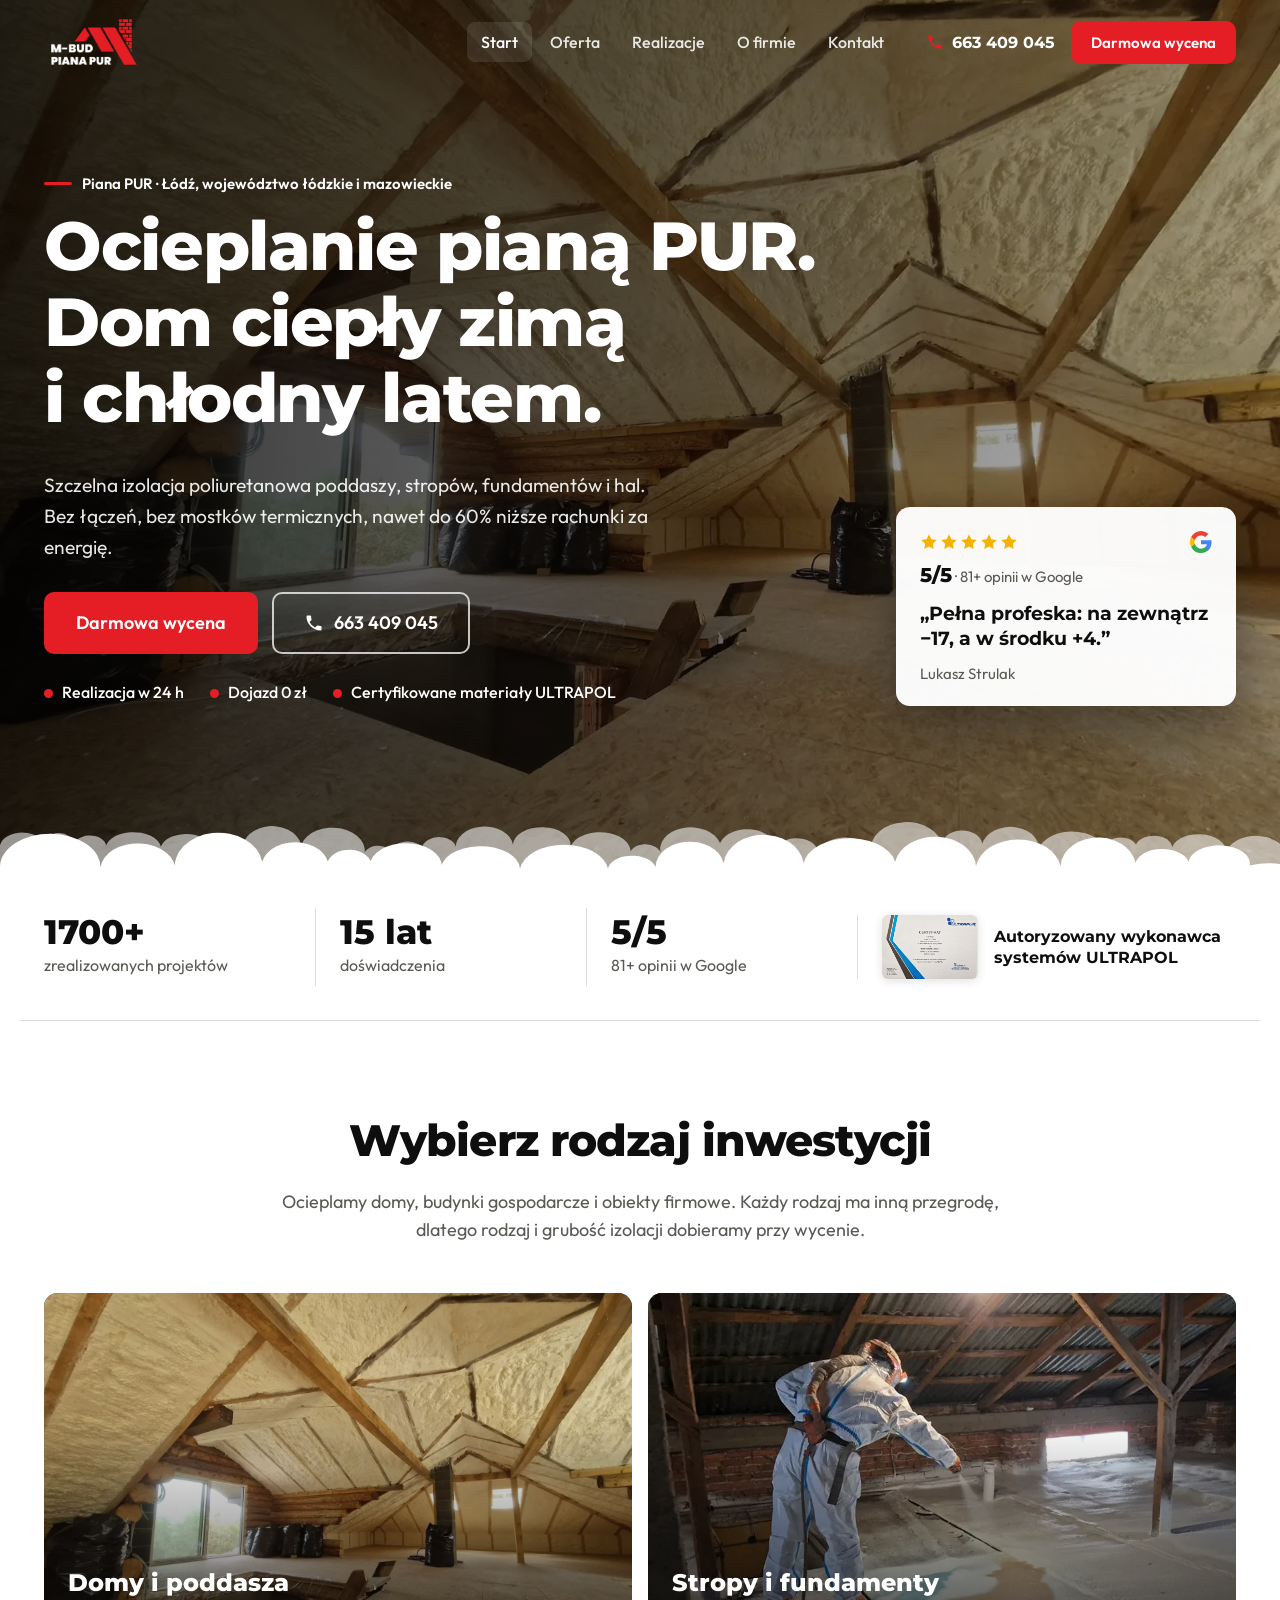
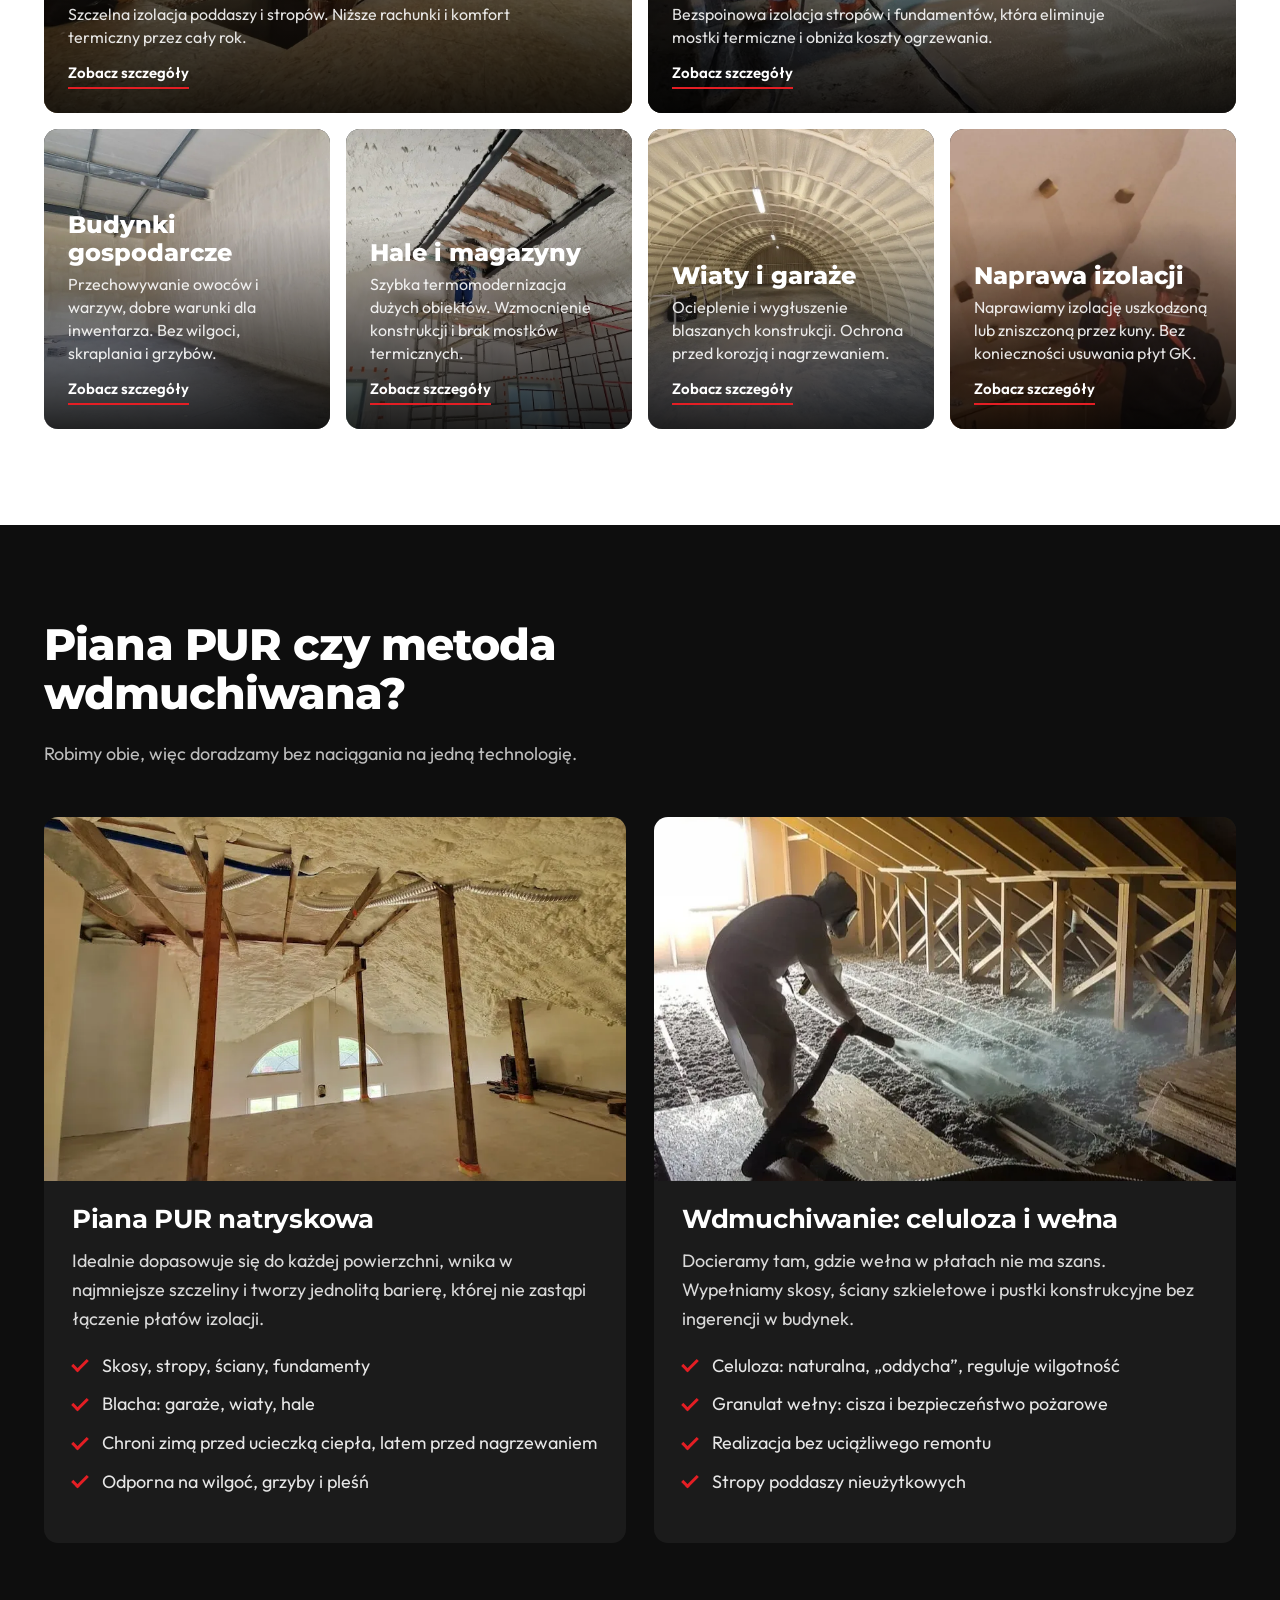
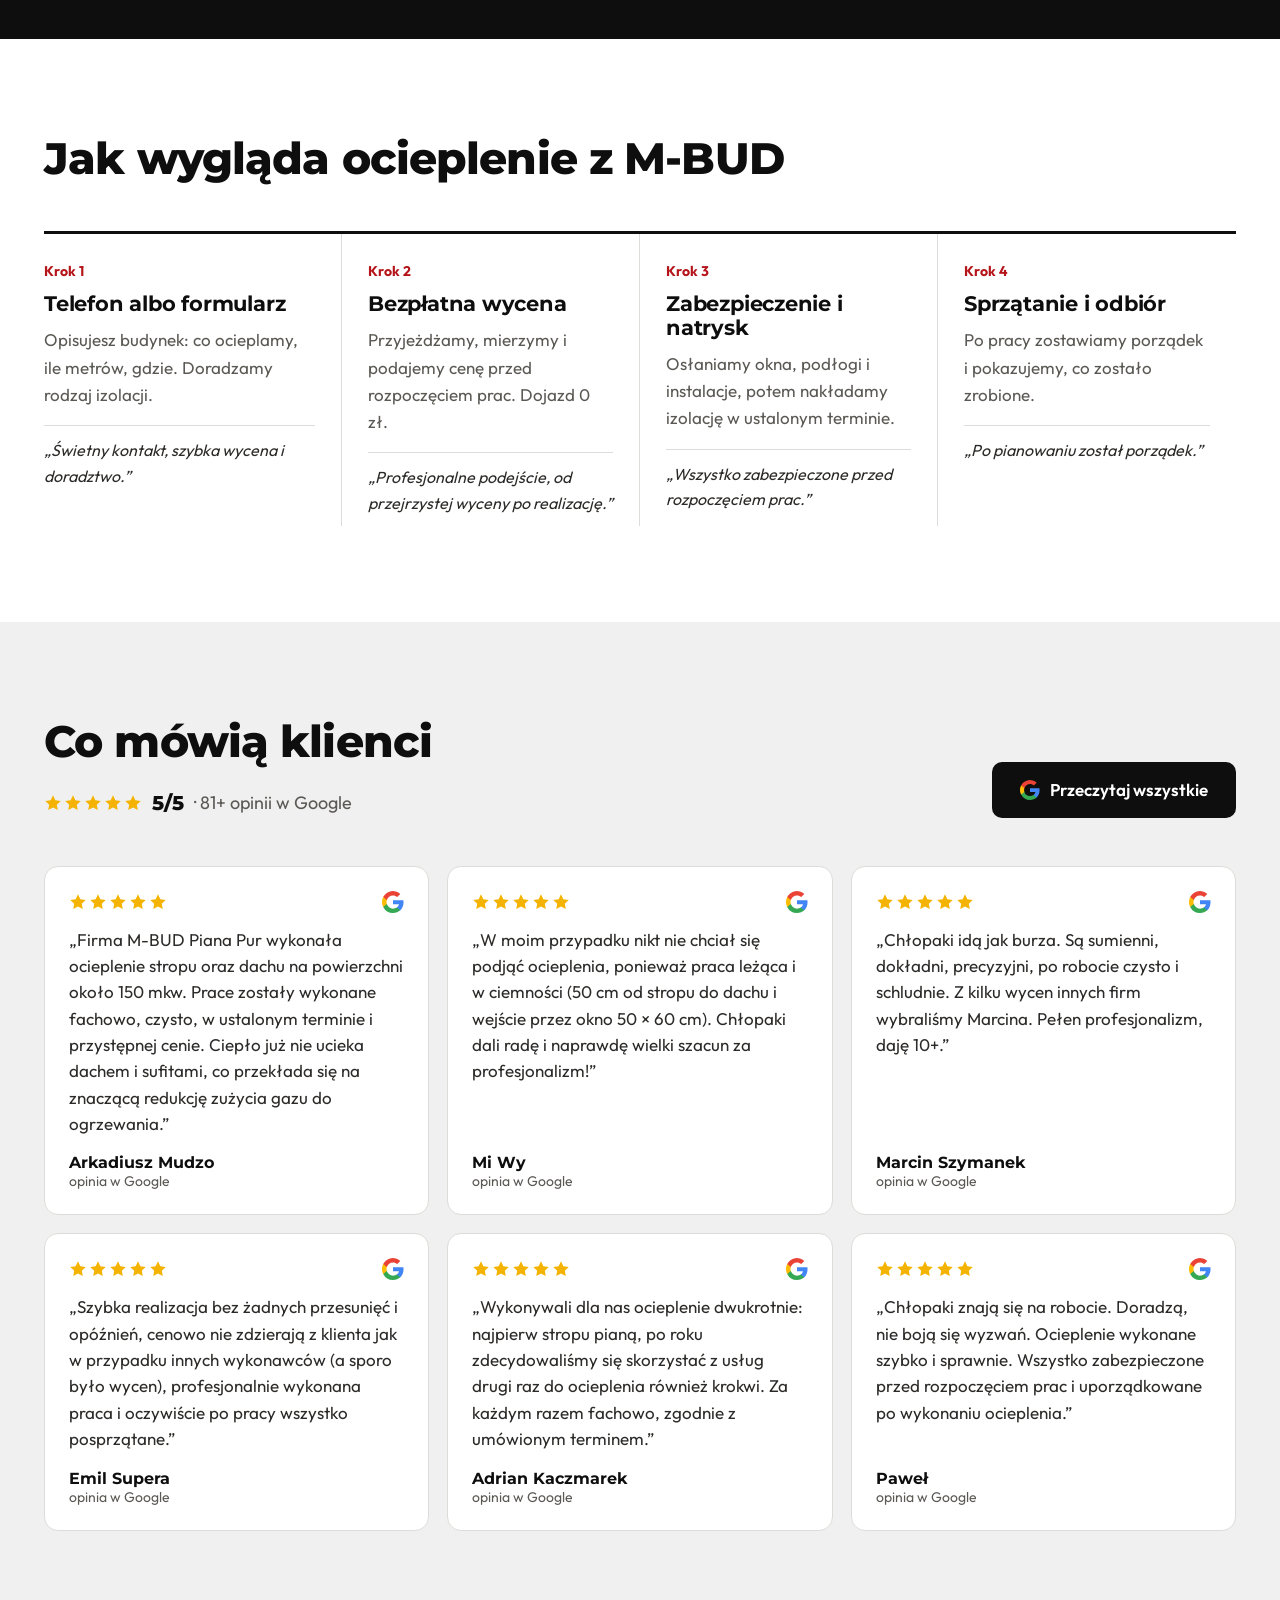
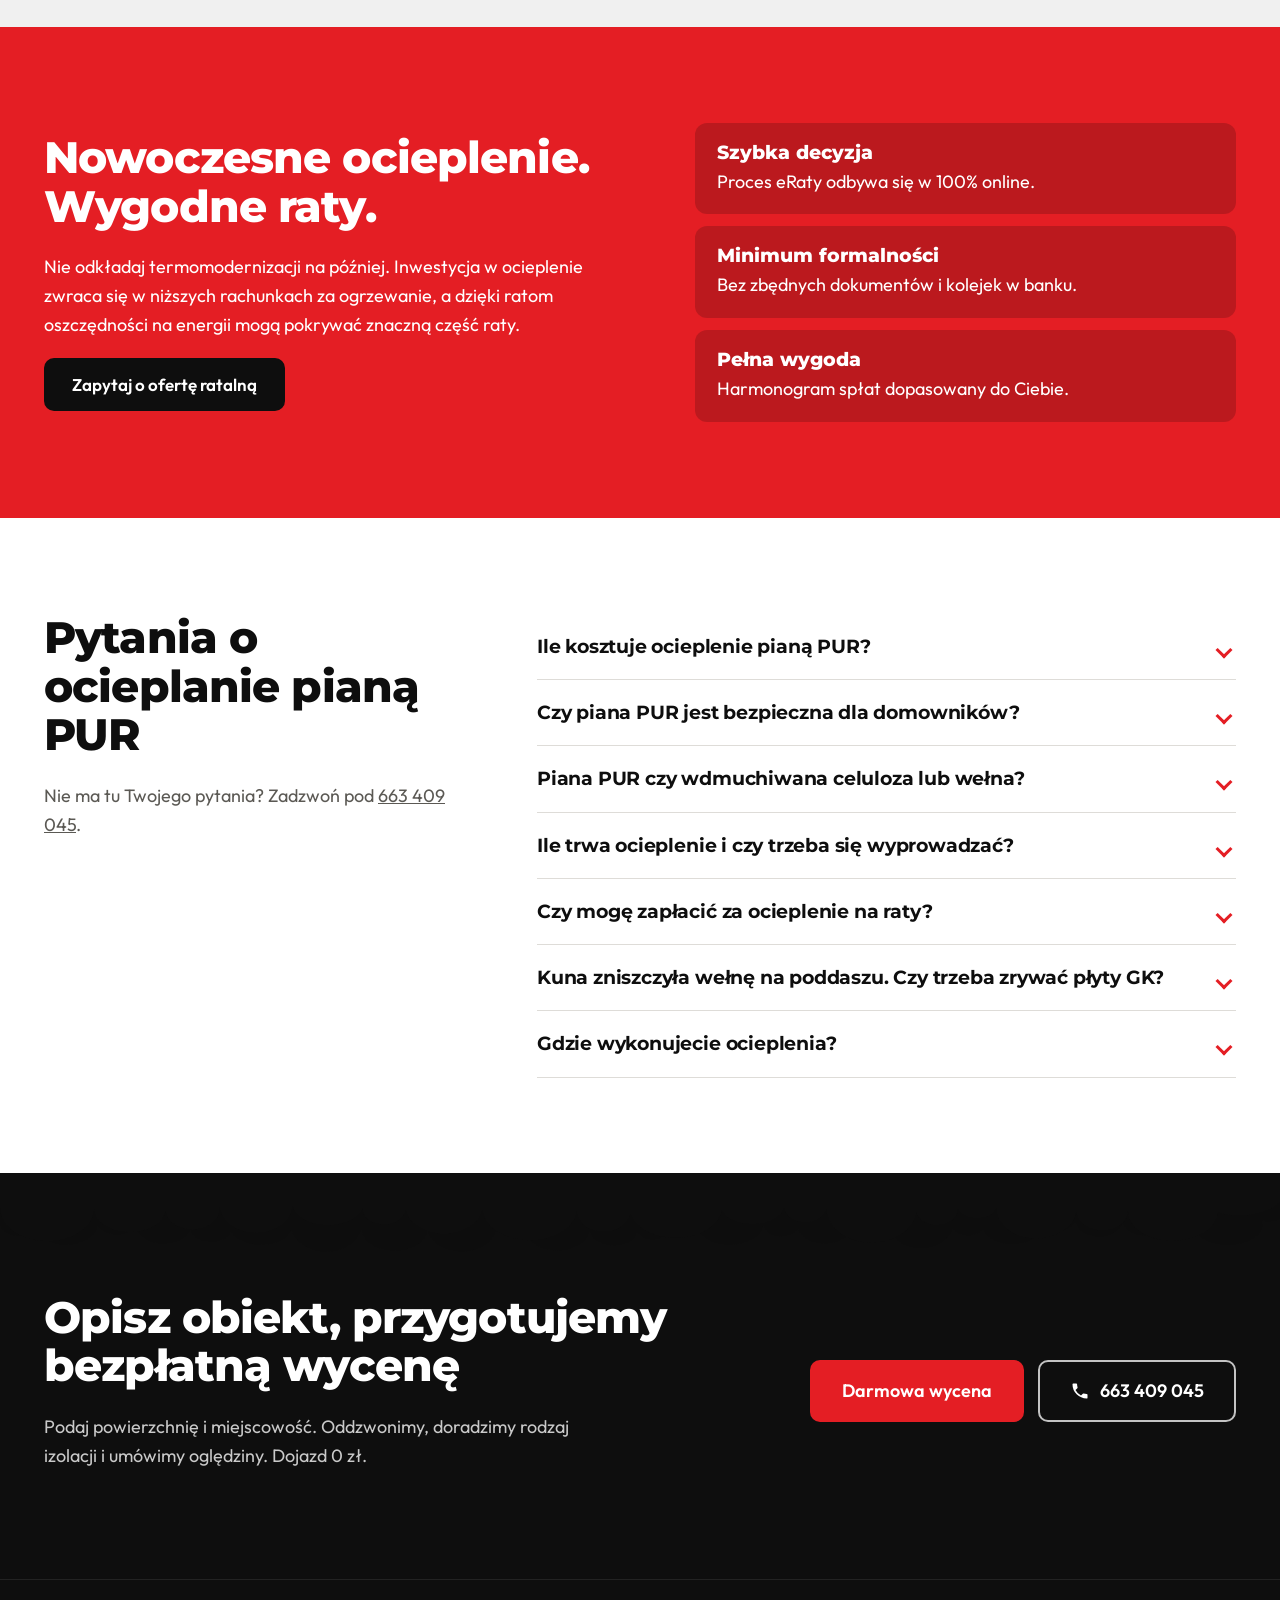
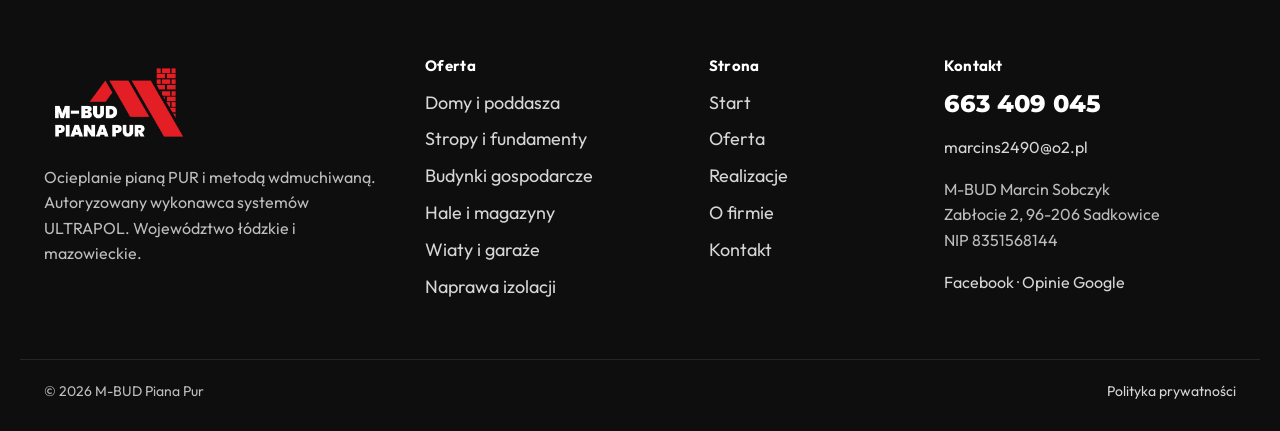
==== index.html @ 3ce3dbd5 "Demo M-BUD Piana Pur: 5 stron, koncept mbudpianapur.pl, SEO lokalne Co-Authored-By: Claude Opus 5.5 " ====
<!doctype html>
<html lang="pl">
<head>
<meta charset="utf-8">
<meta name="viewport" content="width=device-width, initial-scale=1">
<title>Ocieplanie pianą PUR · Łódź i łódzkie | M-BUD Piana Pur</title>
<meta name="description" content="Ocieplanie pianą PUR i wdmuchiwanie celulozy w Łodzi, województwie łódzkim i mazowieckim. Poddasza, stropy, hale. 81+ opinii 5/5, darmowa wycena, dojazd 0 zł.">
<meta name="robots" content="noindex, nofollow">
<link rel="canonical" href="https://impulseo-pl.github.io/m-bud-piana-pur/">
<meta name="geo.region" content="PL-10">
<meta name="geo.placename" content="Sadkowice, województwo łódzkie">
<meta name="geo.position" content="51.7011315;20.4817149">
<meta property="og:type" content="website">
<meta property="og:locale" content="pl_PL">
<meta property="og:site_name" content="M-BUD Piana Pur">
<meta property="og:title" content="Ocieplanie pianą PUR · Łódź i łódzkie | M-BUD Piana Pur">
<meta property="og:description" content="Ocieplanie pianą PUR i wdmuchiwanie celulozy w Łodzi, województwie łódzkim i mazowieckim. Poddasza, stropy, hale. 81+ opinii 5/5, darmowa wycena, dojazd 0 zł.">
<meta property="og:url" content="https://impulseo-pl.github.io/m-bud-piana-pur/">
<meta property="og:image" content="https://impulseo-pl.github.io/m-bud-piana-pur/img/og.jpg">
<meta name="theme-color" content="#0e0e0e">
<link rel="icon" href="img/favicon.png" type="image/png">
<link rel="preconnect" href="https://fonts.googleapis.com"><link rel="preconnect" href="https://fonts.gstatic.com" crossorigin>
<link rel="stylesheet" href="https://fonts.googleapis.com/css2?family=Montserrat:wght@600;700;800&family=Outfit:wght@400;500;600&display=swap">
<link rel="preload" as="image" href="img/piana-pur-poddasze-dom-jednorodzinny.webp" fetchpriority="high">
<link rel="stylesheet" href="assets/styles.css">
<script type="application/ld+json">{"@context":"https://schema.org","@graph":[{"@type":"HomeAndConstructionBusiness","@id":"https://impulseo-pl.github.io/m-bud-piana-pur/#firma","name":"M-BUD Piana Pur","alternateName":"M-BUD Marcin Sobczyk","url":"https://impulseo-pl.github.io/m-bud-piana-pur/","logo":"https://impulseo-pl.github.io/m-bud-piana-pur/img/logo.png","image":"https://impulseo-pl.github.io/m-bud-piana-pur/img/og.jpg","telephone":"+48663409045","email":"marcins2490@o2.pl","taxID":"8351568144","address":{"@type":"PostalAddress","streetAddress":"Zabłocie 2","postalCode":"96-206","addressLocality":"Sadkowice","addressRegion":"województwo łódzkie","addressCountry":"PL"},"geo":{"@type":"GeoCoordinates","latitude":51.7011315,"longitude":20.4817149},"areaServed":[{"@type":"AdministrativeArea","name":"województwo łódzkie"},{"@type":"AdministrativeArea","name":"województwo mazowieckie"},{"@type":"City","name":"Łódź"}],"founder":{"@type":"Person","name":"Marcin Sobczyk"},"sameAs":["https://www.facebook.com/MBudPianaPur"],"knowsAbout":["ocieplanie pianą PUR","piana poliuretanowa natryskowa","wdmuchiwanie celulozy","wdmuchiwanie wełny","ocieplenie poddasza","ocieplenie stropu","izolacja fundamentów"],"hasOfferCatalog":{"@type":"OfferCatalog","name":"Ocieplenia pianą PUR i metodą wdmuchiwaną","itemListElement":[{"@type":"Offer","itemOffered":{"@type":"Service","name":"Ocieplenie poddasza pianą PUR","url":"https://impulseo-pl.github.io/m-bud-piana-pur/oferta.html#domy-i-poddasza"}},{"@type":"Offer","itemOffered":{"@type":"Service","name":"Ocieplenie stropu i fundamentów pianą PUR","url":"https://impulseo-pl.github.io/m-bud-piana-pur/oferta.html#stropy-i-fundamenty"}},{"@type":"Offer","itemOffered":{"@type":"Service","name":"Ocieplenie budynków gospodarczych i inwentarskich","url":"https://impulseo-pl.github.io/m-bud-piana-pur/oferta.html#budynki-gospodarcze"}},{"@type":"Offer","itemOffered":{"@type":"Service","name":"Ocieplenie hal i magazynów pianą PUR","url":"https://impulseo-pl.github.io/m-bud-piana-pur/oferta.html#hale-i-magazyny"}},{"@type":"Offer","itemOffered":{"@type":"Service","name":"Ocieplenie garażu blaszanego i wiaty","url":"https://impulseo-pl.github.io/m-bud-piana-pur/oferta.html#wiaty-i-garaze"}},{"@type":"Offer","itemOffered":{"@type":"Service","name":"Naprawa izolacji zniszczonej przez kuny","url":"https://impulseo-pl.github.io/m-bud-piana-pur/oferta.html#naprawa-izolacji"}}]}},{"@type":"WebSite","@id":"https://impulseo-pl.github.io/m-bud-piana-pur/#strona","url":"https://impulseo-pl.github.io/m-bud-piana-pur/","name":"M-BUD Piana Pur","inLanguage":"pl-PL","publisher":{"@id":"https://impulseo-pl.github.io/m-bud-piana-pur/#firma"}},{"@type":"WebPage","@id":"https://impulseo-pl.github.io/m-bud-piana-pur/index.html#www","url":"https://impulseo-pl.github.io/m-bud-piana-pur/index.html","name":"Ocieplanie pianą PUR · Łódź i łódzkie | M-BUD Piana Pur","description":"Ocieplanie pianą PUR i wdmuchiwanie celulozy w Łodzi, województwie łódzkim i mazowieckim. Poddasza, stropy, hale. 81+ opinii 5/5, darmowa wycena, dojazd 0 zł.","isPartOf":{"@id":"https://impulseo-pl.github.io/m-bud-piana-pur/#strona"},"about":{"@id":"https://impulseo-pl.github.io/m-bud-piana-pur/#firma"},"inLanguage":"pl-PL"},{"@type":"FAQPage","@id":"https://impulseo-pl.github.io/m-bud-piana-pur/#faq","mainEntity":[{"@type":"Question","name":"Ile kosztuje ocieplenie pianą PUR?","acceptedAnswer":{"@type":"Answer","text":"Cena zależy od powierzchni, rodzaju piany, grubości warstwy i dostępu do miejsca. Wycenę przygotowujemy bezpłatnie i przed rozpoczęciem prac, a dojazd kosztuje 0 zł. Najszybciej: zadzwoń albo wyślij formularz z powierzchnią i miejscowością."}},{"@type":"Question","name":"Czy piana PUR jest bezpieczna dla domowników?","acceptedAnswer":{"@type":"Answer","text":"Pracujemy na certyfikowanych systemach poliuretanowych ULTRAPOL, jako ich autoryzowany wykonawca. Na czas natrysku domownicy nie przebywają w ocieplanym pomieszczeniu, a po pracy je wietrzymy. Utwardzona piana tworzy stałą warstwę odporną na wilgoć, grzyby i pleśń."}},{"@type":"Question","name":"Piana PUR czy wdmuchiwana celuloza lub wełna?","acceptedAnswer":{"@type":"Answer","text":"Piana natryskowa daje szczelną, bezspoinową warstwę na skosach, stropach, ścianach i blasze. Wdmuchiwanie celulozy albo granulatu wełny sprawdza się na stropach poddaszy nieużytkowych, w skosach i ścianach szkieletowych, gdzie płyty wełny nie wejdą. Przy wycenie doradzimy, co lepiej pasuje do Twojego budynku."}},{"@type":"Question","name":"Ile trwa ocieplenie i czy trzeba się wyprowadzać?","acceptedAnswer":{"@type":"Answer","text":"Natrysk jest szybki i czysty, więc nie paraliżuje życia domowników. Termin ustalamy przy wycenie i trzymamy się go. Klienci w opiniach piszą o realizacji „bez żadnych przesunięć i opóźnień”."}},{"@type":"Question","name":"Czy mogę zapłacić za ocieplenie na raty?","acceptedAnswer":{"@type":"Answer","text":"Tak. Wniosek o eRaty składasz w 100% online, bez zbędnych dokumentów i kolejek w banku, a harmonogram spłat dopasowujesz do siebie. Oszczędności na ogrzewaniu mogą pokrywać znaczną część raty."}},{"@type":"Question","name":"Kuna zniszczyła wełnę na poddaszu. Czy trzeba zrywać płyty GK?","acceptedAnswer":{"@type":"Answer","text":"Nie. Naprawiamy izolację zniszczoną przez kuny bez usuwania płyt gipsowo-kartonowych, przez niewielkie otwory w zabudowie."}},{"@type":"Question","name":"Gdzie wykonujecie ocieplenia?","acceptedAnswer":{"@type":"Answer","text":"W całym województwie łódzkim i mazowieckim. Firma ma siedzibę w Zabłociu (gmina Sadkowice, powiat rawski), a dojazd na wycenę kosztuje 0 zł."}}]}]}</script>
</head>
<body class="p-index">
<a class="skip" href="#tresc">Przejdź do treści</a>
<header class="top" data-top>
  <div class="wrap top-in">
    <a class="brand" href="index.html" aria-label="M-BUD Piana Pur, strona główna"><img src="img/logo-jasne.png" alt="M-BUD Piana Pur" width="500" height="310"></a>
    <nav class="nav" aria-label="Główne menu"><a href="index.html" aria-current="page">Start</a><a href="oferta.html">Oferta</a><a href="realizacje.html">Realizacje</a><a href="o-nas.html">O firmie</a><a href="kontakt.html">Kontakt</a></nav>
    <div class="top-cta">
      <a class="top-tel" href="tel:+48663409045"><svg class="ic" viewBox="0 0 24 24" aria-hidden="true"><path d="M6.6 10.8a15.1 15.1 0 0 0 6.6 6.6l2.2-2.2a1 1 0 0 1 1-.25 11.4 11.4 0 0 0 3.6.57 1 1 0 0 1 1 1V20a1 1 0 0 1-1 1A17 17 0 0 1 3 4a1 1 0 0 1 1-1h3.5a1 1 0 0 1 1 1c0 1.25.2 2.45.57 3.57a1 1 0 0 1-.25 1z" fill="currentColor"/></svg><span>663 409 045</span></a>
      <a class="btn btn-red btn-sm" href="kontakt.html">Darmowa wycena</a>
    </div>
    <button class="burger" aria-label="Otwórz menu" aria-expanded="false" aria-controls="menu"><span></span><span></span></button>
  </div>
  <div class="menu" id="menu" hidden>
    <nav aria-label="Menu na telefonie"><a href="index.html" aria-current="page">Start</a><a href="oferta.html">Oferta</a><a href="realizacje.html">Realizacje</a><a href="o-nas.html">O firmie</a><a href="kontakt.html">Kontakt</a></nav>
    <a class="btn btn-red" href="tel:+48663409045"><svg class="ic" viewBox="0 0 24 24" aria-hidden="true"><path d="M6.6 10.8a15.1 15.1 0 0 0 6.6 6.6l2.2-2.2a1 1 0 0 1 1-.25 11.4 11.4 0 0 0 3.6.57 1 1 0 0 1 1 1V20a1 1 0 0 1-1 1A17 17 0 0 1 3 4a1 1 0 0 1 1-1h3.5a1 1 0 0 1 1 1c0 1.25.2 2.45.57 3.57a1 1 0 0 1-.25 1z" fill="currentColor"/></svg> Zadzwoń 663 409 045</a>
  </div>
</header>
<main id="tresc">

<section class="hero">
  <img src="img/piana-pur-poddasze-dom-jednorodzinny.webp" alt="Poddasze ocieplone pianą PUR przez M-BUD" width="1600" height="1200" fetchpriority="high" class="hero-img">
  <div class="wrap hero-in">
    <div class="hero-main">
      <p class="kicker">Piana PUR · Łódź, województwo łódzkie i mazowieckie</p>
      <h1>Ocieplanie pianą PUR. Dom ciepły zimą i&nbsp;chłodny latem.</h1>
      <p class="lead">Szczelna izolacja poliuretanowa poddaszy, stropów, fundamentów i hal. Bez łączeń, bez mostków termicznych, nawet do 60% niższe rachunki za energię.</p>
      <div class="hero-btns">
        <a class="btn btn-red btn-lg" href="kontakt.html">Darmowa wycena</a>
        <a class="btn btn-ghost btn-lg" href="tel:+48663409045"><svg class="ic" viewBox="0 0 24 24" aria-hidden="true"><path d="M6.6 10.8a15.1 15.1 0 0 0 6.6 6.6l2.2-2.2a1 1 0 0 1 1-.25 11.4 11.4 0 0 0 3.6.57 1 1 0 0 1 1 1V20a1 1 0 0 1-1 1A17 17 0 0 1 3 4a1 1 0 0 1 1-1h3.5a1 1 0 0 1 1 1c0 1.25.2 2.45.57 3.57a1 1 0 0 1-.25 1z" fill="currentColor"/></svg> 663 409 045</a>
      </div>
      <ul class="hero-facts">
        <li>Realizacja w 24 h</li><li>Dojazd 0 zł</li><li>Certyfikowane materiały ULTRAPOL</li>
      </ul>
    </div>
    <aside class="hero-rev" aria-label="Opinia klienta">
      <div class="rev-top"><span class="stars" aria-label="5 na 5 gwiazdek"><svg viewBox="0 0 20 20" aria-hidden="true"><path d="M10 1.5l2.6 5.5 6 .8-4.4 4.1 1.1 5.9L10 14.9l-5.3 2.9 1.1-5.9L1.4 7.8l6-.8z"/></svg><svg viewBox="0 0 20 20" aria-hidden="true"><path d="M10 1.5l2.6 5.5 6 .8-4.4 4.1 1.1 5.9L10 14.9l-5.3 2.9 1.1-5.9L1.4 7.8l6-.8z"/></svg><svg viewBox="0 0 20 20" aria-hidden="true"><path d="M10 1.5l2.6 5.5 6 .8-4.4 4.1 1.1 5.9L10 14.9l-5.3 2.9 1.1-5.9L1.4 7.8l6-.8z"/></svg><svg viewBox="0 0 20 20" aria-hidden="true"><path d="M10 1.5l2.6 5.5 6 .8-4.4 4.1 1.1 5.9L10 14.9l-5.3 2.9 1.1-5.9L1.4 7.8l6-.8z"/></svg><svg viewBox="0 0 20 20" aria-hidden="true"><path d="M10 1.5l2.6 5.5 6 .8-4.4 4.1 1.1 5.9L10 14.9l-5.3 2.9 1.1-5.9L1.4 7.8l6-.8z"/></svg></span><svg class="g" viewBox="0 0 24 24" aria-hidden="true"><path fill="#4285F4" d="M23.5 12.3c0-.8-.1-1.6-.2-2.3H12v4.4h6.5a5.6 5.6 0 0 1-2.4 3.6v3h3.9c2.2-2.1 3.5-5.1 3.5-8.7z"/><path fill="#34A853" d="M12 24c3.2 0 6-1.1 8-2.9l-3.9-3c-1.1.7-2.5 1.2-4.1 1.2-3.1 0-5.8-2.1-6.7-5H1.3v3.1A12 12 0 0 0 12 24z"/><path fill="#FBBC05" d="M5.3 14.3a7.2 7.2 0 0 1 0-4.6V6.6h-4a12 12 0 0 0 0 10.8z"/><path fill="#EA4335" d="M12 4.8c1.8 0 3.3.6 4.6 1.8l3.4-3.4A12 12 0 0 0 1.3 6.6l4 3.1c.9-2.8 3.6-4.9 6.7-4.9z"/></svg></div>
      <p class="hero-rev-n"><b>5/5</b> · 81+ opinii w Google</p>
      <blockquote>„Pełna profeska: na zewnątrz −17, a w środku +4.”</blockquote>
      <p class="hero-rev-a">Lukasz Strulak</p>
    </aside>
  </div>
  <svg class="foam" viewBox="0 0 1440 120" preserveAspectRatio="none" aria-hidden="true"><path d="M0,120 L0,52 A25,20 0 0 1 50,46 A16,15 0 0 1 83,44 A18,15 0 0 1 119,53 A31,22 0 0 1 181,48 A28,20 0 0 1 238,55 A18,14 0 0 1 273,59 A33,31 0 0 1 339,45 A35,30 0 0 1 409,62 A16,14 0 0 1 442,60 A16,12 0 0 1 475,49 A19,15 0 0 1 513,51 A32,27 0 0 1 577,45 A32,24 0 0 1 642,47 A33,25 0 0 1 708,62 A18,16 0 0 1 744,59 A33,28 0 0 1 810,43 A30,25 0 0 1 871,59 A25,21 0 0 1 921,56 A30,23 0 0 1 980,53 A40,35 0 0 1 1060,47 A22,19 0 0 1 1105,44 A32,29 0 0 1 1168,57 A38,29 0 0 1 1244,56 A17,14 0 0 1 1278,45 A20,15 0 0 1 1318,52 A30,22 0 0 1 1379,55 A36,32 0 0 1 1440,44 L1440,120 Z" fill="var(--white)" opacity=".55"/><path d="M0,120 L0,74 A56,44 0 0 1 113,76 A42,35 0 0 1 197,81 A49,45 0 0 1 295,68 A37,32 0 0 1 369,81 A24,21 0 0 1 417,67 A40,30 0 0 1 496,80 A44,31 0 0 1 585,77 A50,37 0 0 1 684,77 A27,19 0 0 1 738,81 A38,34 0 0 1 814,70 A45,42 0 0 1 904,78 A52,38 0 0 1 1007,68 A46,42 0 0 1 1098,74 A48,42 0 0 1 1193,74 A42,40 0 0 1 1278,78 A30,22 0 0 1 1337,68 A34,24 0 0 1 1406,73 A58,44 0 0 1 1440,71 L1440,120 Z" fill="var(--white)"/></svg>
</section>

<section class="trust">
  <div class="wrap trust-in">
    <div><b>1700+</b><span>zrealizowanych projektów</span></div>
    <div><b>15 lat</b><span>doświadczenia</span></div>
    <div><b>5/5</b><span>81+ opinii w Google</span></div>
    <a class="trust-cert" href="o-nas.html#certyfikat"><img src="img/certyfikat-ultrapur-m-bud.webp" alt="Certyfikat autoryzowanego wykonawcy ULTRAPUR dla M-BUD" width="1500" height="1000" loading="lazy"><span>Autoryzowany wykonawca<br>systemów ULTRAPOL</span></a>
  </div>
</section>

<section class="sec">
  <div class="wrap">
    <div class="sec-head">
      <h2>Wybierz rodzaj inwestycji</h2>
      <p>Ocieplamy domy, budynki gospodarcze i obiekty firmowe. Każdy rodzaj ma inną przegrodę, dlatego rodzaj i grubość izolacji dobieramy przy wycenie.</p>
    </div>
    <div class="tiles"><a class="tile tile-big" href="oferta.html#domy-i-poddasza">
      <img src="img/piana-pur-poddasze-dom-jednorodzinny.webp" alt="Poddasze domu ocieplone pianą PUR między krokwiami" width="1600" height="1200" loading="lazy" decoding="async">
      <span class="tile-txt"><span class="tile-h">Domy i poddasza</span><span class="tile-p">Szczelna izolacja poddaszy i stropów. Niższe rachunki i komfort termiczny przez cały rok.</span><span class="tile-more">Zobacz szczegóły</span></span>
    </a><a class="tile tile-big" href="oferta.html#stropy-i-fundamenty">
      <img src="img/ocieplenie-stropu-piana-pur-natrysk.webp" alt="Natrysk piany PUR na strop nad ostatnią kondygnacją" width="1120" height="630" loading="lazy" decoding="async">
      <span class="tile-txt"><span class="tile-h">Stropy i fundamenty</span><span class="tile-p">Bezspoinowa izolacja stropów i fundamentów, która eliminuje mostki termiczne i obniża koszty ogrzewania.</span><span class="tile-more">Zobacz szczegóły</span></span>
    </a><a class="tile" href="oferta.html#budynki-gospodarcze">
      <img src="img/piana-pur-budynek-gospodarczy.webp" alt="Wnętrze budynku gospodarczego ocieplone pianą PUR na ścianach i dachu" width="1120" height="746" loading="lazy" decoding="async">
      <span class="tile-txt"><span class="tile-h">Budynki gospodarcze</span><span class="tile-p">Przechowywanie owoców i warzyw, dobre warunki dla inwentarza. Bez wilgoci, skraplania i grzybów.</span><span class="tile-more">Zobacz szczegóły</span></span>
    </a><a class="tile" href="oferta.html#hale-i-magazyny">
      <img src="img/piana-pur-hala-magazyn.webp" alt="Natrysk piany PUR na dach hali z rusztowania" width="1124" height="843" loading="lazy" decoding="async">
      <span class="tile-txt"><span class="tile-h">Hale i magazyny</span><span class="tile-p">Szybka termomodernizacja dużych obiektów. Wzmocnienie konstrukcji i brak mostków termicznych.</span><span class="tile-more">Zobacz szczegóły</span></span>
    </a><a class="tile" href="oferta.html#wiaty-i-garaze">
      <img src="img/piana-pur-garaz-blaszany-wiata.webp" alt="Łukowa wiata z blachy ocieplona od wewnątrz pianą PUR" width="1124" height="843" loading="lazy" decoding="async">
      <span class="tile-txt"><span class="tile-h">Wiaty i garaże</span><span class="tile-p">Ocieplenie i wygłuszenie blaszanych konstrukcji. Ochrona przed korozją i nagrzewaniem.</span><span class="tile-more">Zobacz szczegóły</span></span>
    </a><a class="tile" href="oferta.html#naprawa-izolacji">
      <img src="img/naprawa-izolacji-bez-demontazu-plyt-gk.webp" alt="Uzupełnianie izolacji przez otwory w płytach GK bez ich demontażu" width="1120" height="746" loading="lazy" decoding="async">
      <span class="tile-txt"><span class="tile-h">Naprawa izolacji</span><span class="tile-p">Naprawiamy izolację uszkodzoną lub zniszczoną przez kuny. Bez konieczności usuwania płyt GK.</span><span class="tile-more">Zobacz szczegóły</span></span>
    </a></div>
  </div>
</section>

<section class="sec sec-black">
  <div class="wrap">
    <div class="sec-head sec-head-l">
      <h2>Piana PUR czy metoda wdmuchiwana?</h2>
      <p>Robimy obie, więc doradzamy bez naciągania na jedną technologię.</p>
    </div>
    <div class="vs">
      <article class="vs-col">
        <img src="img/piana-pur-strop-dom-antresola.webp" alt="Strop i skosy ocieplone pianą PUR natryskową" width="880" height="660" loading="lazy" decoding="async">
        <h3>Piana PUR natryskowa</h3>
        <p>Idealnie dopasowuje się do każdej powierzchni, wnika w najmniejsze szczeliny i tworzy jednolitą barierę, której nie zastąpi łączenie płatów izolacji.</p>
        <ul class="ticks"><li>Skosy, stropy, ściany, fundamenty</li><li>Blacha: garaże, wiaty, hale</li><li>Chroni zimą przed ucieczką ciepła, latem przed nagrzewaniem</li><li>Odporna na wilgoć, grzyby i pleśń</li></ul>
      </article>
      <article class="vs-col">
        <img src="img/wdmuchiwanie-celulozy-strop-poddasza.webp" alt="Wdmuchiwanie celulozy na strop poddasza" width="880" height="1163" loading="lazy" decoding="async">
        <h3>Wdmuchiwanie: celuloza i wełna</h3>
        <p>Docieramy tam, gdzie wełna w płatach nie ma szans. Wypełniamy skosy, ściany szkieletowe i pustki konstrukcyjne bez ingerencji w budynek.</p>
        <ul class="ticks"><li>Celuloza: naturalna, „oddycha”, reguluje wilgotność</li><li>Granulat wełny: cisza i bezpieczeństwo pożarowe</li><li>Realizacja bez uciążliwego remontu</li><li>Stropy poddaszy nieużytkowych</li></ul>
      </article>
    </div>
  </div>
</section>

<section class="sec">
  <div class="wrap">
    <div class="sec-head sec-head-l"><h2>Jak wygląda ocieplenie z M-BUD</h2></div>
    <ol class="steps">
      <li><h3>Telefon albo formularz</h3><p>Opisujesz budynek: co ocieplamy, ile metrów, gdzie. Doradzamy rodzaj izolacji.</p><q>Świetny kontakt, szybka wycena i doradztwo.</q></li>
      <li><h3>Bezpłatna wycena</h3><p>Przyjeżdżamy, mierzymy i podajemy cenę przed rozpoczęciem prac. Dojazd 0 zł.</p><q>Profesjonalne podejście, od przejrzystej wyceny po realizację.</q></li>
      <li><h3>Zabezpieczenie i natrysk</h3><p>Osłaniamy okna, podłogi i instalacje, potem nakładamy izolację w ustalonym terminie.</p><q>Wszystko zabezpieczone przed rozpoczęciem prac.</q></li>
      <li><h3>Sprzątanie i odbiór</h3><p>Po pracy zostawiamy porządek i pokazujemy, co zostało zrobione.</p><q>Po pianowaniu został porządek.</q></li>
    </ol>
  </div>
</section>

<section class="sec sec-paper">
  <div class="wrap">
    <div class="sec-head sec-head-row">
      <div><h2>Co mówią klienci</h2><p class="rate"><span class="stars" aria-label="5 na 5 gwiazdek"><svg viewBox="0 0 20 20" aria-hidden="true"><path d="M10 1.5l2.6 5.5 6 .8-4.4 4.1 1.1 5.9L10 14.9l-5.3 2.9 1.1-5.9L1.4 7.8l6-.8z"/></svg><svg viewBox="0 0 20 20" aria-hidden="true"><path d="M10 1.5l2.6 5.5 6 .8-4.4 4.1 1.1 5.9L10 14.9l-5.3 2.9 1.1-5.9L1.4 7.8l6-.8z"/></svg><svg viewBox="0 0 20 20" aria-hidden="true"><path d="M10 1.5l2.6 5.5 6 .8-4.4 4.1 1.1 5.9L10 14.9l-5.3 2.9 1.1-5.9L1.4 7.8l6-.8z"/></svg><svg viewBox="0 0 20 20" aria-hidden="true"><path d="M10 1.5l2.6 5.5 6 .8-4.4 4.1 1.1 5.9L10 14.9l-5.3 2.9 1.1-5.9L1.4 7.8l6-.8z"/></svg><svg viewBox="0 0 20 20" aria-hidden="true"><path d="M10 1.5l2.6 5.5 6 .8-4.4 4.1 1.1 5.9L10 14.9l-5.3 2.9 1.1-5.9L1.4 7.8l6-.8z"/></svg></span><b>5/5</b> · 81+ opinii w Google</p></div>
      <a class="btn btn-dark" href="https://www.google.com/search?q=M-BUD+Piana+Pur+Marcin+Sobczyk+opinie" target="_blank" rel="noopener"><svg class="g" viewBox="0 0 24 24" aria-hidden="true"><path fill="#4285F4" d="M23.5 12.3c0-.8-.1-1.6-.2-2.3H12v4.4h6.5a5.6 5.6 0 0 1-2.4 3.6v3h3.9c2.2-2.1 3.5-5.1 3.5-8.7z"/><path fill="#34A853" d="M12 24c3.2 0 6-1.1 8-2.9l-3.9-3c-1.1.7-2.5 1.2-4.1 1.2-3.1 0-5.8-2.1-6.7-5H1.3v3.1A12 12 0 0 0 12 24z"/><path fill="#FBBC05" d="M5.3 14.3a7.2 7.2 0 0 1 0-4.6V6.6h-4a12 12 0 0 0 0 10.8z"/><path fill="#EA4335" d="M12 4.8c1.8 0 3.3.6 4.6 1.8l3.4-3.4A12 12 0 0 0 1.3 6.6l4 3.1c.9-2.8 3.6-4.9 6.7-4.9z"/></svg> Przeczytaj wszystkie</a>
    </div>
    <div class="revs"><figure class="rev "><div class="rev-top"><span class="stars" aria-label="5 na 5 gwiazdek"><svg viewBox="0 0 20 20" aria-hidden="true"><path d="M10 1.5l2.6 5.5 6 .8-4.4 4.1 1.1 5.9L10 14.9l-5.3 2.9 1.1-5.9L1.4 7.8l6-.8z"/></svg><svg viewBox="0 0 20 20" aria-hidden="true"><path d="M10 1.5l2.6 5.5 6 .8-4.4 4.1 1.1 5.9L10 14.9l-5.3 2.9 1.1-5.9L1.4 7.8l6-.8z"/></svg><svg viewBox="0 0 20 20" aria-hidden="true"><path d="M10 1.5l2.6 5.5 6 .8-4.4 4.1 1.1 5.9L10 14.9l-5.3 2.9 1.1-5.9L1.4 7.8l6-.8z"/></svg><svg viewBox="0 0 20 20" aria-hidden="true"><path d="M10 1.5l2.6 5.5 6 .8-4.4 4.1 1.1 5.9L10 14.9l-5.3 2.9 1.1-5.9L1.4 7.8l6-.8z"/></svg><svg viewBox="0 0 20 20" aria-hidden="true"><path d="M10 1.5l2.6 5.5 6 .8-4.4 4.1 1.1 5.9L10 14.9l-5.3 2.9 1.1-5.9L1.4 7.8l6-.8z"/></svg></span><svg class="g" viewBox="0 0 24 24" aria-hidden="true"><path fill="#4285F4" d="M23.5 12.3c0-.8-.1-1.6-.2-2.3H12v4.4h6.5a5.6 5.6 0 0 1-2.4 3.6v3h3.9c2.2-2.1 3.5-5.1 3.5-8.7z"/><path fill="#34A853" d="M12 24c3.2 0 6-1.1 8-2.9l-3.9-3c-1.1.7-2.5 1.2-4.1 1.2-3.1 0-5.8-2.1-6.7-5H1.3v3.1A12 12 0 0 0 12 24z"/><path fill="#FBBC05" d="M5.3 14.3a7.2 7.2 0 0 1 0-4.6V6.6h-4a12 12 0 0 0 0 10.8z"/><path fill="#EA4335" d="M12 4.8c1.8 0 3.3.6 4.6 1.8l3.4-3.4A12 12 0 0 0 1.3 6.6l4 3.1c.9-2.8 3.6-4.9 6.7-4.9z"/></svg></div><blockquote>„Firma M-BUD Piana Pur wykonała ocieplenie stropu oraz dachu na powierzchni około 150 mkw. Prace zostały wykonane fachowo, czysto, w ustalonym terminie i przystępnej cenie. Ciepło już nie ucieka dachem i sufitami, co przekłada się na znaczącą redukcję zużycia gazu do ogrzewania.”</blockquote><figcaption>Arkadiusz Mudzo<span>opinia w Google</span></figcaption></figure><figure class="rev "><div class="rev-top"><span class="stars" aria-label="5 na 5 gwiazdek"><svg viewBox="0 0 20 20" aria-hidden="true"><path d="M10 1.5l2.6 5.5 6 .8-4.4 4.1 1.1 5.9L10 14.9l-5.3 2.9 1.1-5.9L1.4 7.8l6-.8z"/></svg><svg viewBox="0 0 20 20" aria-hidden="true"><path d="M10 1.5l2.6 5.5 6 .8-4.4 4.1 1.1 5.9L10 14.9l-5.3 2.9 1.1-5.9L1.4 7.8l6-.8z"/></svg><svg viewBox="0 0 20 20" aria-hidden="true"><path d="M10 1.5l2.6 5.5 6 .8-4.4 4.1 1.1 5.9L10 14.9l-5.3 2.9 1.1-5.9L1.4 7.8l6-.8z"/></svg><svg viewBox="0 0 20 20" aria-hidden="true"><path d="M10 1.5l2.6 5.5 6 .8-4.4 4.1 1.1 5.9L10 14.9l-5.3 2.9 1.1-5.9L1.4 7.8l6-.8z"/></svg><svg viewBox="0 0 20 20" aria-hidden="true"><path d="M10 1.5l2.6 5.5 6 .8-4.4 4.1 1.1 5.9L10 14.9l-5.3 2.9 1.1-5.9L1.4 7.8l6-.8z"/></svg></span><svg class="g" viewBox="0 0 24 24" aria-hidden="true"><path fill="#4285F4" d="M23.5 12.3c0-.8-.1-1.6-.2-2.3H12v4.4h6.5a5.6 5.6 0 0 1-2.4 3.6v3h3.9c2.2-2.1 3.5-5.1 3.5-8.7z"/><path fill="#34A853" d="M12 24c3.2 0 6-1.1 8-2.9l-3.9-3c-1.1.7-2.5 1.2-4.1 1.2-3.1 0-5.8-2.1-6.7-5H1.3v3.1A12 12 0 0 0 12 24z"/><path fill="#FBBC05" d="M5.3 14.3a7.2 7.2 0 0 1 0-4.6V6.6h-4a12 12 0 0 0 0 10.8z"/><path fill="#EA4335" d="M12 4.8c1.8 0 3.3.6 4.6 1.8l3.4-3.4A12 12 0 0 0 1.3 6.6l4 3.1c.9-2.8 3.6-4.9 6.7-4.9z"/></svg></div><blockquote>„W moim przypadku nikt nie chciał się podjąć ocieplenia, ponieważ praca leżąca i w ciemności (50 cm od stropu do dachu i wejście przez okno 50 × 60 cm). Chłopaki dali radę i naprawdę wielki szacun za profesjonalizm!”</blockquote><figcaption>Mi Wy<span>opinia w Google</span></figcaption></figure><figure class="rev "><div class="rev-top"><span class="stars" aria-label="5 na 5 gwiazdek"><svg viewBox="0 0 20 20" aria-hidden="true"><path d="M10 1.5l2.6 5.5 6 .8-4.4 4.1 1.1 5.9L10 14.9l-5.3 2.9 1.1-5.9L1.4 7.8l6-.8z"/></svg><svg viewBox="0 0 20 20" aria-hidden="true"><path d="M10 1.5l2.6 5.5 6 .8-4.4 4.1 1.1 5.9L10 14.9l-5.3 2.9 1.1-5.9L1.4 7.8l6-.8z"/></svg><svg viewBox="0 0 20 20" aria-hidden="true"><path d="M10 1.5l2.6 5.5 6 .8-4.4 4.1 1.1 5.9L10 14.9l-5.3 2.9 1.1-5.9L1.4 7.8l6-.8z"/></svg><svg viewBox="0 0 20 20" aria-hidden="true"><path d="M10 1.5l2.6 5.5 6 .8-4.4 4.1 1.1 5.9L10 14.9l-5.3 2.9 1.1-5.9L1.4 7.8l6-.8z"/></svg><svg viewBox="0 0 20 20" aria-hidden="true"><path d="M10 1.5l2.6 5.5 6 .8-4.4 4.1 1.1 5.9L10 14.9l-5.3 2.9 1.1-5.9L1.4 7.8l6-.8z"/></svg></span><svg class="g" viewBox="0 0 24 24" aria-hidden="true"><path fill="#4285F4" d="M23.5 12.3c0-.8-.1-1.6-.2-2.3H12v4.4h6.5a5.6 5.6 0 0 1-2.4 3.6v3h3.9c2.2-2.1 3.5-5.1 3.5-8.7z"/><path fill="#34A853" d="M12 24c3.2 0 6-1.1 8-2.9l-3.9-3c-1.1.7-2.5 1.2-4.1 1.2-3.1 0-5.8-2.1-6.7-5H1.3v3.1A12 12 0 0 0 12 24z"/><path fill="#FBBC05" d="M5.3 14.3a7.2 7.2 0 0 1 0-4.6V6.6h-4a12 12 0 0 0 0 10.8z"/><path fill="#EA4335" d="M12 4.8c1.8 0 3.3.6 4.6 1.8l3.4-3.4A12 12 0 0 0 1.3 6.6l4 3.1c.9-2.8 3.6-4.9 6.7-4.9z"/></svg></div><blockquote>„Chłopaki idą jak burza. Są sumienni, dokładni, precyzyjni, po robocie czysto i schludnie. Z kilku wycen innych firm wybraliśmy Marcina. Pełen profesjonalizm, daję 10+.”</blockquote><figcaption>Marcin Szymanek<span>opinia w Google</span></figcaption></figure><figure class="rev "><div class="rev-top"><span class="stars" aria-label="5 na 5 gwiazdek"><svg viewBox="0 0 20 20" aria-hidden="true"><path d="M10 1.5l2.6 5.5 6 .8-4.4 4.1 1.1 5.9L10 14.9l-5.3 2.9 1.1-5.9L1.4 7.8l6-.8z"/></svg><svg viewBox="0 0 20 20" aria-hidden="true"><path d="M10 1.5l2.6 5.5 6 .8-4.4 4.1 1.1 5.9L10 14.9l-5.3 2.9 1.1-5.9L1.4 7.8l6-.8z"/></svg><svg viewBox="0 0 20 20" aria-hidden="true"><path d="M10 1.5l2.6 5.5 6 .8-4.4 4.1 1.1 5.9L10 14.9l-5.3 2.9 1.1-5.9L1.4 7.8l6-.8z"/></svg><svg viewBox="0 0 20 20" aria-hidden="true"><path d="M10 1.5l2.6 5.5 6 .8-4.4 4.1 1.1 5.9L10 14.9l-5.3 2.9 1.1-5.9L1.4 7.8l6-.8z"/></svg><svg viewBox="0 0 20 20" aria-hidden="true"><path d="M10 1.5l2.6 5.5 6 .8-4.4 4.1 1.1 5.9L10 14.9l-5.3 2.9 1.1-5.9L1.4 7.8l6-.8z"/></svg></span><svg class="g" viewBox="0 0 24 24" aria-hidden="true"><path fill="#4285F4" d="M23.5 12.3c0-.8-.1-1.6-.2-2.3H12v4.4h6.5a5.6 5.6 0 0 1-2.4 3.6v3h3.9c2.2-2.1 3.5-5.1 3.5-8.7z"/><path fill="#34A853" d="M12 24c3.2 0 6-1.1 8-2.9l-3.9-3c-1.1.7-2.5 1.2-4.1 1.2-3.1 0-5.8-2.1-6.7-5H1.3v3.1A12 12 0 0 0 12 24z"/><path fill="#FBBC05" d="M5.3 14.3a7.2 7.2 0 0 1 0-4.6V6.6h-4a12 12 0 0 0 0 10.8z"/><path fill="#EA4335" d="M12 4.8c1.8 0 3.3.6 4.6 1.8l3.4-3.4A12 12 0 0 0 1.3 6.6l4 3.1c.9-2.8 3.6-4.9 6.7-4.9z"/></svg></div><blockquote>„Szybka realizacja bez żadnych przesunięć i opóźnień, cenowo nie zdzierają z klienta jak w przypadku innych wykonawców (a sporo było wycen), profesjonalnie wykonana praca i oczywiście po pracy wszystko posprzątane.”</blockquote><figcaption>Emil Supera<span>opinia w Google</span></figcaption></figure><figure class="rev "><div class="rev-top"><span class="stars" aria-label="5 na 5 gwiazdek"><svg viewBox="0 0 20 20" aria-hidden="true"><path d="M10 1.5l2.6 5.5 6 .8-4.4 4.1 1.1 5.9L10 14.9l-5.3 2.9 1.1-5.9L1.4 7.8l6-.8z"/></svg><svg viewBox="0 0 20 20" aria-hidden="true"><path d="M10 1.5l2.6 5.5 6 .8-4.4 4.1 1.1 5.9L10 14.9l-5.3 2.9 1.1-5.9L1.4 7.8l6-.8z"/></svg><svg viewBox="0 0 20 20" aria-hidden="true"><path d="M10 1.5l2.6 5.5 6 .8-4.4 4.1 1.1 5.9L10 14.9l-5.3 2.9 1.1-5.9L1.4 7.8l6-.8z"/></svg><svg viewBox="0 0 20 20" aria-hidden="true"><path d="M10 1.5l2.6 5.5 6 .8-4.4 4.1 1.1 5.9L10 14.9l-5.3 2.9 1.1-5.9L1.4 7.8l6-.8z"/></svg><svg viewBox="0 0 20 20" aria-hidden="true"><path d="M10 1.5l2.6 5.5 6 .8-4.4 4.1 1.1 5.9L10 14.9l-5.3 2.9 1.1-5.9L1.4 7.8l6-.8z"/></svg></span><svg class="g" viewBox="0 0 24 24" aria-hidden="true"><path fill="#4285F4" d="M23.5 12.3c0-.8-.1-1.6-.2-2.3H12v4.4h6.5a5.6 5.6 0 0 1-2.4 3.6v3h3.9c2.2-2.1 3.5-5.1 3.5-8.7z"/><path fill="#34A853" d="M12 24c3.2 0 6-1.1 8-2.9l-3.9-3c-1.1.7-2.5 1.2-4.1 1.2-3.1 0-5.8-2.1-6.7-5H1.3v3.1A12 12 0 0 0 12 24z"/><path fill="#FBBC05" d="M5.3 14.3a7.2 7.2 0 0 1 0-4.6V6.6h-4a12 12 0 0 0 0 10.8z"/><path fill="#EA4335" d="M12 4.8c1.8 0 3.3.6 4.6 1.8l3.4-3.4A12 12 0 0 0 1.3 6.6l4 3.1c.9-2.8 3.6-4.9 6.7-4.9z"/></svg></div><blockquote>„Wykonywali dla nas ocieplenie dwukrotnie: najpierw stropu pianą, po roku zdecydowaliśmy się skorzystać z usług drugi raz do ocieplenia również krokwi. Za każdym razem fachowo, zgodnie z umówionym terminem.”</blockquote><figcaption>Adrian Kaczmarek<span>opinia w Google</span></figcaption></figure><figure class="rev "><div class="rev-top"><span class="stars" aria-label="5 na 5 gwiazdek"><svg viewBox="0 0 20 20" aria-hidden="true"><path d="M10 1.5l2.6 5.5 6 .8-4.4 4.1 1.1 5.9L10 14.9l-5.3 2.9 1.1-5.9L1.4 7.8l6-.8z"/></svg><svg viewBox="0 0 20 20" aria-hidden="true"><path d="M10 1.5l2.6 5.5 6 .8-4.4 4.1 1.1 5.9L10 14.9l-5.3 2.9 1.1-5.9L1.4 7.8l6-.8z"/></svg><svg viewBox="0 0 20 20" aria-hidden="true"><path d="M10 1.5l2.6 5.5 6 .8-4.4 4.1 1.1 5.9L10 14.9l-5.3 2.9 1.1-5.9L1.4 7.8l6-.8z"/></svg><svg viewBox="0 0 20 20" aria-hidden="true"><path d="M10 1.5l2.6 5.5 6 .8-4.4 4.1 1.1 5.9L10 14.9l-5.3 2.9 1.1-5.9L1.4 7.8l6-.8z"/></svg><svg viewBox="0 0 20 20" aria-hidden="true"><path d="M10 1.5l2.6 5.5 6 .8-4.4 4.1 1.1 5.9L10 14.9l-5.3 2.9 1.1-5.9L1.4 7.8l6-.8z"/></svg></span><svg class="g" viewBox="0 0 24 24" aria-hidden="true"><path fill="#4285F4" d="M23.5 12.3c0-.8-.1-1.6-.2-2.3H12v4.4h6.5a5.6 5.6 0 0 1-2.4 3.6v3h3.9c2.2-2.1 3.5-5.1 3.5-8.7z"/><path fill="#34A853" d="M12 24c3.2 0 6-1.1 8-2.9l-3.9-3c-1.1.7-2.5 1.2-4.1 1.2-3.1 0-5.8-2.1-6.7-5H1.3v3.1A12 12 0 0 0 12 24z"/><path fill="#FBBC05" d="M5.3 14.3a7.2 7.2 0 0 1 0-4.6V6.6h-4a12 12 0 0 0 0 10.8z"/><path fill="#EA4335" d="M12 4.8c1.8 0 3.3.6 4.6 1.8l3.4-3.4A12 12 0 0 0 1.3 6.6l4 3.1c.9-2.8 3.6-4.9 6.7-4.9z"/></svg></div><blockquote>„Chłopaki znają się na robocie. Doradzą, nie boją się wyzwań. Ocieplenie wykonane szybko i sprawnie. Wszystko zabezpieczone przed rozpoczęciem prac i uporządkowane po wykonaniu ocieplenia.”</blockquote><figcaption>Paweł<span>opinia w Google</span></figcaption></figure></div>
  </div>
</section>

<section class="sec raty">
  <div class="wrap raty-in">
    <div>
      <h2>Nowoczesne ocieplenie. Wygodne raty.</h2>
      <p>Nie odkładaj termomodernizacji na później. Inwestycja w ocieplenie zwraca się w niższych rachunkach za ogrzewanie, a dzięki ratom oszczędności na energii mogą pokrywać znaczną część raty.</p>
      <a class="btn btn-red" href="kontakt.html?typ=raty">Zapytaj o ofertę ratalną</a>
    </div>
    <dl class="raty-list">
      <div><dt>Szybka decyzja</dt><dd>Proces eRaty odbywa się w 100% online.</dd></div>
      <div><dt>Minimum formalności</dt><dd>Bez zbędnych dokumentów i kolejek w banku.</dd></div>
      <div><dt>Pełna wygoda</dt><dd>Harmonogram spłat dopasowany do Ciebie.</dd></div>
    </dl>
  </div>
</section>

<section class="sec" id="faq">
  <div class="wrap faq-wrap">
    <div class="sec-head sec-head-l"><h2>Pytania o ocieplanie pianą PUR</h2><p>Nie ma tu Twojego pytania? Zadzwoń pod <a href="tel:+48663409045">663 409 045</a>.</p></div>
    <div class="faq"><details><summary><h3>Ile kosztuje ocieplenie pianą PUR?</h3></summary><p>Cena zależy od powierzchni, rodzaju piany, grubości warstwy i dostępu do miejsca. Wycenę przygotowujemy bezpłatnie i przed rozpoczęciem prac, a dojazd kosztuje 0 zł. Najszybciej: zadzwoń albo wyślij formularz z powierzchnią i miejscowością.</p></details><details><summary><h3>Czy piana PUR jest bezpieczna dla domowników?</h3></summary><p>Pracujemy na certyfikowanych systemach poliuretanowych ULTRAPOL, jako ich autoryzowany wykonawca. Na czas natrysku domownicy nie przebywają w ocieplanym pomieszczeniu, a po pracy je wietrzymy. Utwardzona piana tworzy stałą warstwę odporną na wilgoć, grzyby i pleśń.</p></details><details><summary><h3>Piana PUR czy wdmuchiwana celuloza lub wełna?</h3></summary><p>Piana natryskowa daje szczelną, bezspoinową warstwę na skosach, stropach, ścianach i blasze. Wdmuchiwanie celulozy albo granulatu wełny sprawdza się na stropach poddaszy nieużytkowych, w skosach i ścianach szkieletowych, gdzie płyty wełny nie wejdą. Przy wycenie doradzimy, co lepiej pasuje do Twojego budynku.</p></details><details><summary><h3>Ile trwa ocieplenie i czy trzeba się wyprowadzać?</h3></summary><p>Natrysk jest szybki i czysty, więc nie paraliżuje życia domowników. Termin ustalamy przy wycenie i trzymamy się go. Klienci w opiniach piszą o realizacji „bez żadnych przesunięć i opóźnień”.</p></details><details><summary><h3>Czy mogę zapłacić za ocieplenie na raty?</h3></summary><p>Tak. Wniosek o eRaty składasz w 100% online, bez zbędnych dokumentów i kolejek w banku, a harmonogram spłat dopasowujesz do siebie. Oszczędności na ogrzewaniu mogą pokrywać znaczną część raty.</p></details><details><summary><h3>Kuna zniszczyła wełnę na poddaszu. Czy trzeba zrywać płyty GK?</h3></summary><p>Nie. Naprawiamy izolację zniszczoną przez kuny bez usuwania płyt gipsowo-kartonowych, przez niewielkie otwory w zabudowie.</p></details><details><summary><h3>Gdzie wykonujecie ocieplenia?</h3></summary><p>W całym województwie łódzkim i mazowieckim. Firma ma siedzibę w Zabłociu (gmina Sadkowice, powiat rawski), a dojazd na wycenę kosztuje 0 zł.</p></details></div>
  </div>
</section>
<section class="cta">
  <svg class="foam" viewBox="0 0 1440 120" preserveAspectRatio="none" aria-hidden="true" style="transform:scaleY(-1)"><path d="M0,120 L0,52 A20,17 0 0 1 40,55 A35,29 0 0 1 110,51 A22,19 0 0 1 153,57 A31,26 0 0 1 215,47 A22,16 0 0 1 260,42 A34,24 0 0 1 327,55 A40,37 0 0 1 407,49 A37,30 0 0 1 481,43 A38,33 0 0 1 558,55 A16,13 0 0 1 590,52 A37,32 0 0 1 664,45 A26,20 0 0 1 717,42 A18,16 0 0 1 752,45 A16,11 0 0 1 783,56 A38,30 0 0 1 859,52 A20,17 0 0 1 898,47 A30,22 0 0 1 958,49 A21,18 0 0 1 1000,48 A36,34 0 0 1 1072,60 A17,14 0 0 1 1106,45 A32,24 0 0 1 1171,54 A20,16 0 0 1 1210,59 A26,22 0 0 1 1263,56 A25,20 0 0 1 1313,57 A16,11 0 0 1 1344,44 A38,26 0 0 1 1419,57 A17,14 0 0 1 1440,59 L1440,120 Z" fill="var(--black)" opacity=".55"/><path d="M0,120 L0,74 A53,45 0 0 1 106,73 A40,30 0 0 1 186,69 A30,28 0 0 1 247,77 A41,37 0 0 1 329,77 A40,29 0 0 1 408,73 A24,21 0 0 1 456,71 A44,38 0 0 1 543,71 A53,42 0 0 1 649,73 A30,28 0 0 1 709,66 A51,40 0 0 1 811,82 A36,26 0 0 1 882,73 A24,22 0 0 1 930,80 A50,46 0 0 1 1031,67 A23,20 0 0 1 1077,74 A22,17 0 0 1 1121,79 A45,41 0 0 1 1211,68 A29,26 0 0 1 1269,70 A50,39 0 0 1 1370,67 A54,38 0 0 1 1440,81 L1440,120 Z" fill="var(--black)"/></svg>
  <div class="wrap cta-in">
    <div><h2>Opisz obiekt, przygotujemy bezpłatną wycenę</h2><p>Podaj powierzchnię i miejscowość. Oddzwonimy, doradzimy rodzaj izolacji i umówimy oględziny. Dojazd 0 zł.</p></div>
    <div class="cta-btns">
      <a class="btn btn-red btn-lg" href="kontakt.html">Darmowa wycena</a>
      <a class="btn btn-ghost btn-lg" href="tel:+48663409045"><svg class="ic" viewBox="0 0 24 24" aria-hidden="true"><path d="M6.6 10.8a15.1 15.1 0 0 0 6.6 6.6l2.2-2.2a1 1 0 0 1 1-.25 11.4 11.4 0 0 0 3.6.57 1 1 0 0 1 1 1V20a1 1 0 0 1-1 1A17 17 0 0 1 3 4a1 1 0 0 1 1-1h3.5a1 1 0 0 1 1 1c0 1.25.2 2.45.57 3.57a1 1 0 0 1-.25 1z" fill="currentColor"/></svg> 663 409 045</a>
    </div>
  </div>
</section></main>
<footer class="foot">
  <svg class="foam" viewBox="0 0 1440 120" preserveAspectRatio="none" aria-hidden="true"><path d="M0,120 L0,52 A29,27 0 0 1 58,59 A40,32 0 0 1 137,56 A34,25 0 0 1 204,48 A31,27 0 0 1 266,57 A40,29 0 0 1 346,47 A24,18 0 0 1 395,46 A37,26 0 0 1 469,62 A28,24 0 0 1 524,56 A34,26 0 0 1 593,62 A15,11 0 0 1 623,58 A16,15 0 0 1 655,48 A34,30 0 0 1 723,42 A25,21 0 0 1 773,56 A21,16 0 0 1 815,58 A24,17 0 0 1 863,57 A18,15 0 0 1 898,56 A28,27 0 0 1 954,59 A18,14 0 0 1 989,50 A22,17 0 0 1 1033,58 A17,15 0 0 1 1067,60 A28,25 0 0 1 1122,45 A27,25 0 0 1 1176,44 A36,27 0 0 1 1249,42 A16,13 0 0 1 1282,57 A38,30 0 0 1 1357,54 A33,25 0 0 1 1423,62 A36,29 0 0 1 1440,50 L1440,120 Z" fill="var(--black)" opacity=".55"/><path d="M0,120 L0,74 A40,28 0 0 1 79,76 A46,34 0 0 1 171,69 A26,19 0 0 1 223,66 A51,44 0 0 1 325,71 A32,26 0 0 1 389,80 A28,24 0 0 1 445,79 A27,22 0 0 1 499,78 A34,26 0 0 1 566,66 A58,55 0 0 1 681,75 A21,16 0 0 1 723,72 A58,42 0 0 1 840,69 A29,24 0 0 1 898,72 A20,19 0 0 1 939,76 A44,32 0 0 1 1028,68 A33,23 0 0 1 1094,73 A44,37 0 0 1 1181,77 A28,25 0 0 1 1237,81 A28,21 0 0 1 1294,78 A30,27 0 0 1 1353,75 A59,52 0 0 1 1440,73 L1440,120 Z" fill="var(--black)"/></svg>
  <div class="wrap foot-in">
    <div class="foot-brand">
      <img src="img/logo-jasne.png" alt="M-BUD Piana Pur" width="500" height="310" loading="lazy">
      <p>Ocieplanie pianą PUR i metodą wdmuchiwaną. Autoryzowany wykonawca systemów ULTRAPOL. Województwo łódzkie i mazowieckie.</p>
    </div>
    <div><h2>Oferta</h2><ul><li><a href="oferta.html#domy-i-poddasza">Domy i poddasza</a></li><li><a href="oferta.html#stropy-i-fundamenty">Stropy i fundamenty</a></li><li><a href="oferta.html#budynki-gospodarcze">Budynki gospodarcze</a></li><li><a href="oferta.html#hale-i-magazyny">Hale i magazyny</a></li><li><a href="oferta.html#wiaty-i-garaze">Wiaty i garaże</a></li><li><a href="oferta.html#naprawa-izolacji">Naprawa izolacji</a></li></ul></div>
    <div><h2>Strona</h2><ul><li><a href="index.html">Start</a></li><li><a href="oferta.html">Oferta</a></li><li><a href="realizacje.html">Realizacje</a></li><li><a href="o-nas.html">O firmie</a></li><li><a href="kontakt.html">Kontakt</a></li></ul></div>
    <div class="foot-nap">
      <h2>Kontakt</h2>
      <p><a class="foot-tel" href="tel:+48663409045">663 409 045</a></p>
      <p><a href="mailto:marcins2490@o2.pl">marcins2490@o2.pl</a></p>
      <p>M-BUD Marcin Sobczyk<br>Zabłocie 2, 96-206 Sadkowice<br>NIP 8351568144</p>
      <p><a href="https://www.facebook.com/MBudPianaPur" rel="noopener" target="_blank">Facebook</a> · <a href="https://www.google.com/search?q=M-BUD+Piana+Pur+Marcin+Sobczyk+opinie" rel="noopener" target="_blank">Opinie Google</a></p>
    </div>
  </div>
  <div class="wrap foot-bot"><span>© 2026 M-BUD Piana Pur</span><a href="#">Polityka prywatności</a></div>
</footer>
<div class="dock" aria-label="Szybki kontakt">
  <a href="tel:+48663409045"><svg class="ic" viewBox="0 0 24 24" aria-hidden="true"><path d="M6.6 10.8a15.1 15.1 0 0 0 6.6 6.6l2.2-2.2a1 1 0 0 1 1-.25 11.4 11.4 0 0 0 3.6.57 1 1 0 0 1 1 1V20a1 1 0 0 1-1 1A17 17 0 0 1 3 4a1 1 0 0 1 1-1h3.5a1 1 0 0 1 1 1c0 1.25.2 2.45.57 3.57a1 1 0 0 1-.25 1z" fill="currentColor"/></svg> Zadzwoń</a>
  <a href="kontakt.html" class="dock-red">Darmowa wycena</a>
</div>
<script src="assets/main.js" defer></script>
</body>
</html>
---- assets/styles.css ----
:root{--red:#E41E24;--red-d:#B5151A;--black:#0E0E0E;--char:#1B1B1B;--paper:#F0F0F0;--white:#fff;--text:#2C2B29;--muted:#5B5954;--line:#DEDCD8;
--h:'Montserrat',system-ui,sans-serif;--b:'Outfit',system-ui,sans-serif;--r:14px;--wrap:1240px}
*,*::before,*::after{box-sizing:border-box}
html{scroll-behavior:smooth;-webkit-text-size-adjust:100%}
body{margin:0;background:var(--white);color:var(--text);font:400 18px/1.6 var(--b);overflow-x:hidden}
img{max-width:100%;height:auto;display:block}
a{color:inherit}
h1,h2,h3{font-family:var(--h);color:var(--black);line-height:1.12;margin:0 0 .5em;letter-spacing:-.02em}
h1{font-weight:800;font-size:clamp(36px,5.4vw,68px)}
h2{font-weight:800;font-size:clamp(28px,3.4vw,44px)}
h3{font-weight:700;font-size:21px;letter-spacing:-.01em}
p{margin:0 0 1em}
.wrap{max-width:var(--wrap);margin:0 auto;padding:0 24px}
.skip{position:absolute;left:-999px}.skip:focus{left:12px;top:12px;z-index:99;background:#fff;padding:8px 12px}
:focus-visible{outline:3px solid var(--red);outline-offset:3px}
.kicker{font:600 15px/1.3 var(--b);color:#fff;margin:0 0 14px;display:flex;align-items:center;gap:10px}
.kicker::before{content:"";width:28px;height:3px;background:var(--red);border-radius:2px}
.kicker-dark{color:var(--red-d)}
.lead{font-size:clamp(18px,1.5vw,21px);max-width:620px}
/* przyciski */
.btn{display:inline-flex;align-items:center;justify-content:center;gap:10px;font:600 17px/1 var(--b);padding:16px 26px;border-radius:10px;text-decoration:none;border:2px solid transparent;cursor:pointer;transition:background .2s,color .2s,border-color .2s,transform .2s}
.btn:hover{transform:translateY(-1px)}
.btn-red{background:var(--red);color:#fff}.btn-red:hover{background:var(--red-d)}
.btn-ghost{border-color:rgba(255,255,255,.75);color:#fff}.btn-ghost:hover{background:#fff;color:var(--black)}
.btn-dark{background:var(--black);color:#fff}.btn-dark:hover{background:#2a2a2a}
.btn-sm{padding:12px 18px;font-size:15px}.btn-lg{padding:19px 30px;font-size:18px}
.btn .ic,.btn .g{width:20px;height:20px}
.ic{width:18px;height:18px;flex:none}
.link{color:var(--text);font-weight:500}
/* nagłówek */
.top{position:fixed;inset:0 0 auto;z-index:50;transition:background .25s,box-shadow .25s}
.top.solid{background:rgba(14,14,14,.94);backdrop-filter:blur(8px);box-shadow:0 1px 0 rgba(255,255,255,.06)}
.top-in{display:flex;align-items:center;gap:28px;height:84px}
.brand img{height:62px;width:auto}
.nav{display:flex;gap:4px;margin-left:auto}
.nav a{color:#fff;text-decoration:none;font:500 16px var(--b);padding:10px 14px;border-radius:8px;opacity:.88}
.nav a:hover,.nav a[aria-current]{opacity:1;background:rgba(255,255,255,.1)}
.top-cta{display:flex;align-items:center;gap:16px}
.top-tel{display:flex;gap:8px;align-items:center;color:#fff;text-decoration:none;font:700 16px var(--h)}
.top-tel .ic{color:var(--red)}
.burger{display:none;margin-left:auto;background:none;border:0;width:44px;height:44px;cursor:pointer;position:relative}
.burger span{position:absolute;left:10px;right:10px;height:2px;background:#fff;transition:transform .25s}
.burger span:first-child{top:17px}.burger span:last-child{top:26px}
.burger[aria-expanded=true] span:first-child{transform:translateY(4.5px) rotate(45deg)}
.burger[aria-expanded=true] span:last-child{transform:translateY(-4.5px) rotate(-45deg)}
.menu{background:var(--black);padding:12px 24px 28px}
.menu nav{display:flex;flex-direction:column;margin-bottom:18px}
.menu nav a{color:#fff;text-decoration:none;font:700 24px var(--h);padding:12px 0;border-bottom:1px solid #2a2a2a}
.menu .btn{width:100%}
/* piana */
.foam{position:absolute;left:0;right:0;bottom:-1px;width:100%;height:clamp(44px,7vw,100px);display:block;pointer-events:none;z-index:2}
/* hero */
.hero{position:relative;min-height:min(100svh,940px);display:flex;align-items:center;color:#fff;background:var(--black);overflow:hidden}
.hero-img{position:absolute;inset:0;width:100%;height:100%;object-fit:cover;object-position:center 40%}
.hero::after{content:"";position:absolute;inset:0;background:linear-gradient(90deg,rgba(0,0,0,.82) 0%,rgba(0,0,0,.6) 45%,rgba(0,0,0,.25) 100%)}
.hero-in{position:relative;z-index:1;display:grid;grid-template-columns:1fr 340px;gap:48px;align-items:end;padding-top:130px;padding-bottom:150px;width:100%}
.hero h1{color:#fff;max-width:820px}
.hero .lead{color:rgba(255,255,255,.9)}
.hero-btns{display:flex;flex-wrap:wrap;gap:14px;margin:30px 0 26px}
.hero-facts{display:flex;flex-wrap:wrap;gap:8px 26px;list-style:none;padding:0;margin:0;font-weight:500;font-size:16px}
.hero-facts li{display:flex;align-items:center;gap:9px}
.hero-facts li::before{content:"";width:9px;height:9px;background:var(--red);border-radius:50%}
.hero-rev{background:rgba(255,255,255,.97);color:var(--text);border-radius:var(--r);padding:24px 24px 20px;box-shadow:0 20px 50px rgba(0,0,0,.35)}
.hero-rev-n{margin:10px 0 12px;font-size:15px;color:var(--muted)}.hero-rev-n b{color:var(--black);font:800 20px var(--h)}
.hero-rev blockquote{margin:0 0 10px;font:700 19px/1.35 var(--h);color:var(--black)}
.hero-rev-a{margin:0;font-size:15px;color:var(--muted)}
.rev-top{display:flex;justify-content:space-between;align-items:center}
.stars{display:inline-flex;gap:2px}.stars svg{width:18px;height:18px;fill:#F5B301}
.g{width:22px;height:22px}
/* pas zaufania */
.trust{background:var(--white);position:relative;z-index:3}
.trust-in{display:grid;grid-template-columns:repeat(3,1fr) 1.4fr;align-items:center;border-bottom:1px solid var(--line);padding-top:8px;padding-bottom:34px}
.trust-in>div{padding:6px 24px;border-left:1px solid var(--line)}
.trust-in>div:first-child{border-left:0;padding-left:0}
.trust b{display:block;font:800 34px/1.1 var(--h);color:var(--black)}
.trust span{color:var(--muted);font-size:16px}
.trust-cert{display:flex;align-items:center;gap:16px;text-decoration:none;border-left:1px solid var(--line);padding-left:24px}
.trust-cert img{width:96px;border-radius:6px;box-shadow:0 2px 10px rgba(0,0,0,.12)}
.trust-cert span{font:700 16px/1.35 var(--h);color:var(--black)}
/* sekcje */
.sec{padding:96px 0;position:relative}
.sec-tight{padding:64px 0}
.sec-black{background:var(--black);color:#d9d9d9}.sec-black h2,.sec-black h3{color:#fff}
.sec-paper{background:var(--paper)}
.sec-head{text-align:center;max-width:760px;margin:0 auto 48px}
.sec-head p{color:var(--muted)}.sec-black .sec-head p{color:#bdbdbd}
.sec-head-l{text-align:left;margin-left:0}
.sec-head-row{display:flex;justify-content:space-between;align-items:end;gap:24px;max-width:none;text-align:left;flex-wrap:wrap}
.rate{display:flex;align-items:center;gap:10px;margin:0}.rate b{font:800 20px var(--h);color:var(--black)}
/* kafle */
.tiles{display:grid;grid-template-columns:repeat(4,1fr);gap:16px}
.tile{position:relative;border-radius:var(--r);overflow:hidden;min-height:300px;text-decoration:none;color:#fff;background:#222;isolation:isolate}
.tile-big{grid-column:span 2;min-height:420px}
.tile img{position:absolute;inset:0;width:100%;height:100%;object-fit:cover;transition:transform .7s cubic-bezier(.2,.7,.2,1);z-index:-2}
.tile::after{content:"";position:absolute;inset:0;background:linear-gradient(180deg,rgba(0,0,0,0) 30%,rgba(0,0,0,.85) 100%);z-index:-1}
.tile:hover img{transform:scale(1.06)}
.tile-txt{position:absolute;left:0;right:0;bottom:0;padding:24px}
.tile-h{display:block;font:800 24px/1.15 var(--h);margin-bottom:6px}
.tile-p{display:block;font-size:16px;line-height:1.45;color:rgba(255,255,255,.88);max-width:460px}
.tile-more{display:inline-block;margin-top:12px;font-weight:600;font-size:15px;border-bottom:2px solid var(--red);padding-bottom:2px}
/* porównanie */
.vs{display:grid;grid-template-columns:1fr 1fr;gap:28px}
.vs-col{background:var(--char);border-radius:var(--r);overflow:hidden;padding-bottom:28px}
.vs-col img{width:100%;aspect-ratio:16/10;object-fit:cover;margin-bottom:24px}
.vs-col h3,.vs-col p,.vs-col ul{margin-left:28px;margin-right:28px}
.vs-col h3{font-size:26px}
.ticks{list-style:none;padding:0}
.ticks li{position:relative;padding-left:30px;margin:0 0 10px}
.ticks li::before{content:"";position:absolute;left:0;top:.42em;width:16px;height:9px;border-left:3px solid var(--red);border-bottom:3px solid var(--red);transform:rotate(-45deg)}
.sec-black .ticks li{color:#e6e6e6}
/* kroki */
.steps{list-style:none;padding:0;margin:0;display:grid;grid-template-columns:repeat(4,1fr);gap:0;counter-reset:s;border-top:3px solid var(--black)}
.steps li{counter-increment:s;padding:28px 26px 10px 0;border-right:1px solid var(--line);padding-left:26px}
.steps li:first-child{padding-left:0}.steps li:last-child{border-right:0}
.steps li::before{content:"Krok " counter(s);display:block;font:700 14px var(--b);color:var(--red-d);margin-bottom:12px}
.steps p{color:var(--muted);font-size:17px}
.steps q{display:block;font-style:italic;font-size:16px;color:var(--text);border-top:1px solid var(--line);padding-top:12px;quotes:"„" "”"}
/* opinie */
.revs{display:grid;grid-template-columns:repeat(3,1fr);gap:18px}
.revs-2{grid-template-columns:1fr 1fr}
.revs-masonry{display:block;columns:3 320px;column-gap:18px}.revs-masonry .rev{break-inside:avoid;margin-bottom:18px}
.rev{margin:0;background:#fff;border-radius:var(--r);padding:24px;border:1px solid var(--line);display:flex;flex-direction:column}
.rev blockquote{margin:14px 0 16px;font-size:17px;line-height:1.55;flex:1}
.rev figcaption{font:700 16px var(--h);color:var(--black)}
.rev figcaption span{display:block;font:400 14px var(--b);color:var(--muted)}
/* raty */
.raty{background:var(--red);color:#fff}
.raty h2{color:#fff}
.raty .btn-red{background:var(--black)}.raty .btn-red:hover{background:#2a2a2a}
.raty-in{display:grid;grid-template-columns:1.1fr 1fr;gap:56px;align-items:center}
.raty-list{margin:0;display:grid;gap:12px}
.raty-list div{background:rgba(0,0,0,.18);border-radius:12px;padding:18px 22px}
.raty-list dt{font:800 19px var(--h)}.raty-list dd{margin:4px 0 0}
/* FAQ */
.faq-wrap{display:grid;grid-template-columns:1fr 1.6fr;gap:56px;align-items:start}
.faq details{border-bottom:1px solid var(--line)}
.faq summary{list-style:none;cursor:pointer;padding:22px 40px 22px 0;position:relative}
.faq summary::-webkit-details-marker{display:none}
.faq summary h3{margin:0;font-size:19px}
.faq summary::after{content:"";position:absolute;right:6px;top:30px;width:12px;height:12px;border-right:3px solid var(--red);border-bottom:3px solid var(--red);transform:rotate(45deg);transition:transform .25s}
.faq details[open] summary::after{transform:rotate(-135deg);top:36px}
.faq details p{color:var(--muted);padding-right:40px}
/* CTA */
.cta{background:var(--black);color:#ddd;padding:120px 0 90px;position:relative}
.cta .foam{top:-1px;bottom:auto}
.cta h2{color:#fff;max-width:640px}
.cta-in{display:flex;justify-content:space-between;align-items:center;gap:32px;flex-wrap:wrap}
.cta p{max-width:560px;color:#c9c9c9}
.cta-btns{display:flex;gap:14px;flex-wrap:wrap}
/* stopka */
.foot{background:var(--black);color:#bdbdbd;padding:20px 0 0;position:relative;border-top:1px solid #222}
.foot>.foam{display:none}
.foot-in{display:grid;grid-template-columns:1.4fr 1fr .8fr 1.2fr;gap:40px;padding-top:56px;padding-bottom:48px}
.foot-brand img{width:150px;margin-bottom:16px}
.foot h2{font:700 15px var(--b);color:#fff;letter-spacing:.02em;margin-bottom:14px}
.foot ul{list-style:none;padding:0;margin:0}.foot li{margin-bottom:8px}
.foot a{color:#d6d6d6;text-decoration:none}.foot a:hover{color:#fff;text-decoration:underline}
.foot-tel{font:800 24px var(--h);color:#fff!important}
.foot p{font-size:16px}
.foot-bot{display:flex;justify-content:space-between;border-top:1px solid #262626;padding-top:20px;padding-bottom:28px;font-size:14px}
/* podstrony */
.phead{position:relative;min-height:520px;display:flex;align-items:flex-end;background:var(--black);color:#fff;overflow:hidden}
.phead-img{position:absolute;inset:0;width:100%;height:100%;object-fit:cover}
.phead::after{content:"";position:absolute;inset:0;background:linear-gradient(90deg,rgba(0,0,0,.82),rgba(0,0,0,.35))}
.phead-in{position:relative;z-index:1;padding-top:140px;padding-bottom:120px;width:100%}
.phead h1{color:#fff;max-width:900px;font-size:clamp(34px,4.6vw,58px)}
.phead .lead{color:rgba(255,255,255,.9)}
.crumbs{display:flex;gap:10px;font-size:15px;margin-bottom:22px;color:rgba(255,255,255,.75)}
.crumbs a{color:#fff}
.crumbs-dark{color:var(--muted)}.crumbs-dark a{color:var(--black)}
.subnav{position:sticky;top:84px;z-index:20;background:#fff;border-bottom:1px solid var(--line)}
.subnav-in{display:flex;gap:6px;overflow-x:auto;scrollbar-width:none;padding-top:10px;padding-bottom:10px}
.subnav-in::-webkit-scrollbar{display:none}
.subnav a{white-space:nowrap;text-decoration:none;font-weight:500;font-size:16px;padding:9px 14px;border-radius:8px;color:var(--text)}
.subnav a:hover{background:var(--paper)}
.intro2{display:grid;grid-template-columns:1fr 1.1fr;gap:56px;align-items:start}
.spec{width:100%;border-collapse:collapse;font-size:17px}
.spec caption{text-align:left;font:700 15px var(--b);color:var(--red-d);margin-bottom:10px}
.spec th{text-align:left;font:700 17px var(--h);color:var(--black);padding:14px 16px 14px 0;width:32%;vertical-align:top}
.spec td{padding:14px 0;color:var(--text)}
.spec tr{border-top:1px solid var(--line)}.spec tr:last-child{border-bottom:1px solid var(--line)}
.rows{display:grid;gap:96px}
.row{display:grid;grid-template-columns:1.1fr 1fr;gap:56px;align-items:center;scroll-margin-top:160px}
.row-rev .row-img{order:2}
.row-img{margin:0;border-radius:var(--r);overflow:hidden}
.row-img img{width:100%}
.duo{display:grid;grid-template-columns:1.5fr 1fr;gap:12px;border-radius:0}
.duo img{width:100%;height:440px;object-fit:cover;border-radius:var(--r)}
.row-lead{font:600 20px/1.45 var(--b);color:var(--black)}
.row-txt p{color:var(--muted)}.row-txt .row-lead{color:var(--black)}
.row-btns{display:flex;align-items:center;gap:22px;flex-wrap:wrap;margin-top:24px}
/* galeria */
.tabs{display:flex;flex-wrap:wrap;gap:6px;margin-bottom:28px;border-bottom:1px solid var(--line)}
.tabs button{background:none;border:0;border-bottom:3px solid transparent;margin-bottom:-1px;padding:12px 16px;font:600 16px var(--b);color:var(--muted);cursor:pointer}
.tabs button[aria-pressed=true]{color:var(--black);border-bottom-color:var(--red)}
.gal{columns:3 300px;column-gap:16px}
.gal-it{break-inside:avoid;margin:0 0 16px}
.gal-it[hidden]{display:none}
.gal-btn{display:block;width:100%;padding:0;border:0;background:none;cursor:zoom-in;border-radius:var(--r);overflow:hidden}
.gal-btn img{width:100%;transition:transform .6s}
.gal-btn:hover img{transform:scale(1.03)}
.gal-it figcaption{font-size:15px;color:var(--muted);padding:10px 2px 0}
.lb{border:0;padding:0;background:transparent;max-width:min(1200px,94vw);max-height:92vh}
.lb::backdrop{background:rgba(0,0,0,.88)}
.lb img{max-height:84vh;width:auto;margin:0 auto;border-radius:8px}
.lb p{color:#fff;text-align:center;margin:12px 0 0}
.lb-x{position:fixed;top:14px;right:18px;background:#fff;border:0;width:44px;height:44px;border-radius:50%;font-size:28px;cursor:pointer;line-height:1}
/* o nas */
.about{display:grid;grid-template-columns:1.1fr 1fr;gap:64px;align-items:center}
.about-txt p{color:var(--muted)}
.facts{list-style:none;padding:0;margin:28px 0 0;display:grid;gap:0}
.facts li{border-top:1px solid var(--line);padding:14px 0;font-size:17px}.facts li:last-child{border-bottom:1px solid var(--line)}
.facts b{font:800 22px var(--h);color:var(--black);margin-right:8px}
.about-img{margin:0;scroll-margin-top:110px}
.about-img img{border-radius:var(--r);box-shadow:0 18px 40px rgba(0,0,0,.14)}
.about-img figcaption{font-size:15px;color:var(--muted);margin-top:14px}
.vals{display:grid;grid-template-columns:repeat(4,1fr);gap:0;border-top:3px solid var(--red)}
.val{padding:26px 24px 6px;border-right:1px solid #2a2a2a}.val:last-child{border-right:0}.val:first-child{padding-left:0}
.val blockquote{margin:0 0 12px;font-size:18px;color:#f0f0f0}
.val p{font-size:14px;color:#9d9d9d}
/* kontakt */
.khead{background:var(--paper);padding:150px 0 56px}
.khead .lead{color:var(--muted)}
.kontakt{display:grid;grid-template-columns:1.3fr 1fr;gap:56px;align-items:start}
.form{background:#fff;border:1px solid var(--line);border-radius:var(--r);padding:34px;display:grid;gap:18px;box-shadow:0 18px 50px rgba(0,0,0,.06)}
.form h2{font-size:28px;margin:0}
.form label{display:grid;gap:7px;font-weight:500;font-size:16px;color:var(--black)}
.form input,.form select,.form textarea{font:400 17px var(--b);padding:14px 16px;border:1.5px solid #CFCCC7;border-radius:10px;background:#fff;color:var(--text);width:100%}
.form input:focus,.form select:focus,.form textarea:focus{border-color:var(--black);outline:none}
.f2{display:grid;grid-template-columns:1fr 1fr;gap:16px}
.chk{grid-template-columns:auto 1fr!important;align-items:start;font-weight:400!important;font-size:15px!important;color:var(--muted)!important}
.chk input{width:20px;height:20px;margin-top:2px;accent-color:var(--red)}
.form-note{margin:0;font-size:15px;color:var(--red-d)}
.kphone{display:flex;align-items:center;gap:16px;background:var(--black);color:#fff;text-decoration:none;border-radius:var(--r);padding:22px 26px}
.kphone .ic{width:34px;height:34px;color:var(--red)}
.kphone span{font:800 30px/1.1 var(--h)}
.kphone small{display:block;font:500 15px var(--b);color:#bdbdbd;margin-bottom:4px}
.ksms{margin:14px 0 34px;color:var(--muted)}
.kside h2{font-size:22px;margin-top:30px}
.ticks-dark li{color:var(--text)}
.area{display:grid;grid-template-columns:1fr 1.5fr;gap:48px;align-items:center}
.map{height:420px;border-radius:var(--r);overflow:hidden;background:#ddd}
.map .leaflet-tile-pane{filter:grayscale(1) contrast(1.05)}
/* dock */
.dock{display:none}
@media (max-width:1100px){
 .nav,.top-tel{display:none}.burger{display:block;margin-left:12px}.top-cta{margin-left:auto}
 .hero-in{grid-template-columns:1fr}.hero-rev{max-width:420px}
 .trust-in{grid-template-columns:repeat(3,1fr)}.trust-cert{grid-column:1/-1;border-left:0;padding-left:0;margin-top:20px}
 .tiles{grid-template-columns:1fr 1fr}.tile-big{grid-column:span 2}
 .steps{grid-template-columns:1fr 1fr}.steps li{padding-left:0!important;border-right:0;border-bottom:1px solid var(--line)}
 .revs{grid-template-columns:1fr 1fr}
 .vals{grid-template-columns:1fr 1fr}.val{padding-left:0;border-right:0}
 .foot-in{grid-template-columns:1fr 1fr}
}
@media (max-width:760px){
 body{font-size:17px;padding-bottom:64px}
 .wrap{padding:0 18px}
 .top-in{height:70px}.brand img{height:44px}.top-cta .btn{display:none}
 .hero{min-height:auto}.hero-in{padding-top:110px;padding-bottom:110px;gap:28px}
 .hero-btns .btn{width:100%}
 .trust-in{grid-template-columns:1fr 1fr;gap:18px 0}.trust-in>div{border-left:0;padding-left:0}.trust b{font-size:28px}
 .sec{padding:68px 0}.sec-tight{padding:44px 0}
 .tiles{grid-template-columns:1fr}.tile-big{grid-column:auto;min-height:340px}.tile{min-height:280px}
 .vs,.revs,.revs-2,.raty-in,.faq-wrap,.intro2,.row,.about,.kontakt,.area,.f2{grid-template-columns:1fr!important;gap:28px}
 .row-rev .row-img{order:0}.rows{gap:64px}
 .duo img{height:260px}
 .steps{grid-template-columns:1fr}
 .vals{grid-template-columns:1fr}
 .cta{padding:96px 0 70px}.cta-btns .btn{width:100%}
 .foot-in{grid-template-columns:1fr;gap:28px}
 .foot-bot{flex-direction:column;gap:8px}
 .phead{min-height:440px}.phead-in{padding-top:110px;padding-bottom:90px}
 .subnav{top:70px}
 .khead{padding:110px 0 40px}
 .form{padding:22px}
 .kphone span{font-size:26px}
 .map{height:320px}
 .dock{display:grid;grid-template-columns:1fr 1fr;position:fixed;left:0;right:0;bottom:0;z-index:60;background:var(--black);border-top:1px solid #2a2a2a}
 .dock a{display:flex;align-items:center;justify-content:center;gap:8px;height:60px;color:#fff;text-decoration:none;font:700 16px var(--h)}
 .dock .ic{color:var(--red)}
 .dock-red{background:var(--red)}
}
@media (prefers-reduced-motion:reduce){*{transition:none!important;scroll-behavior:auto!important}}
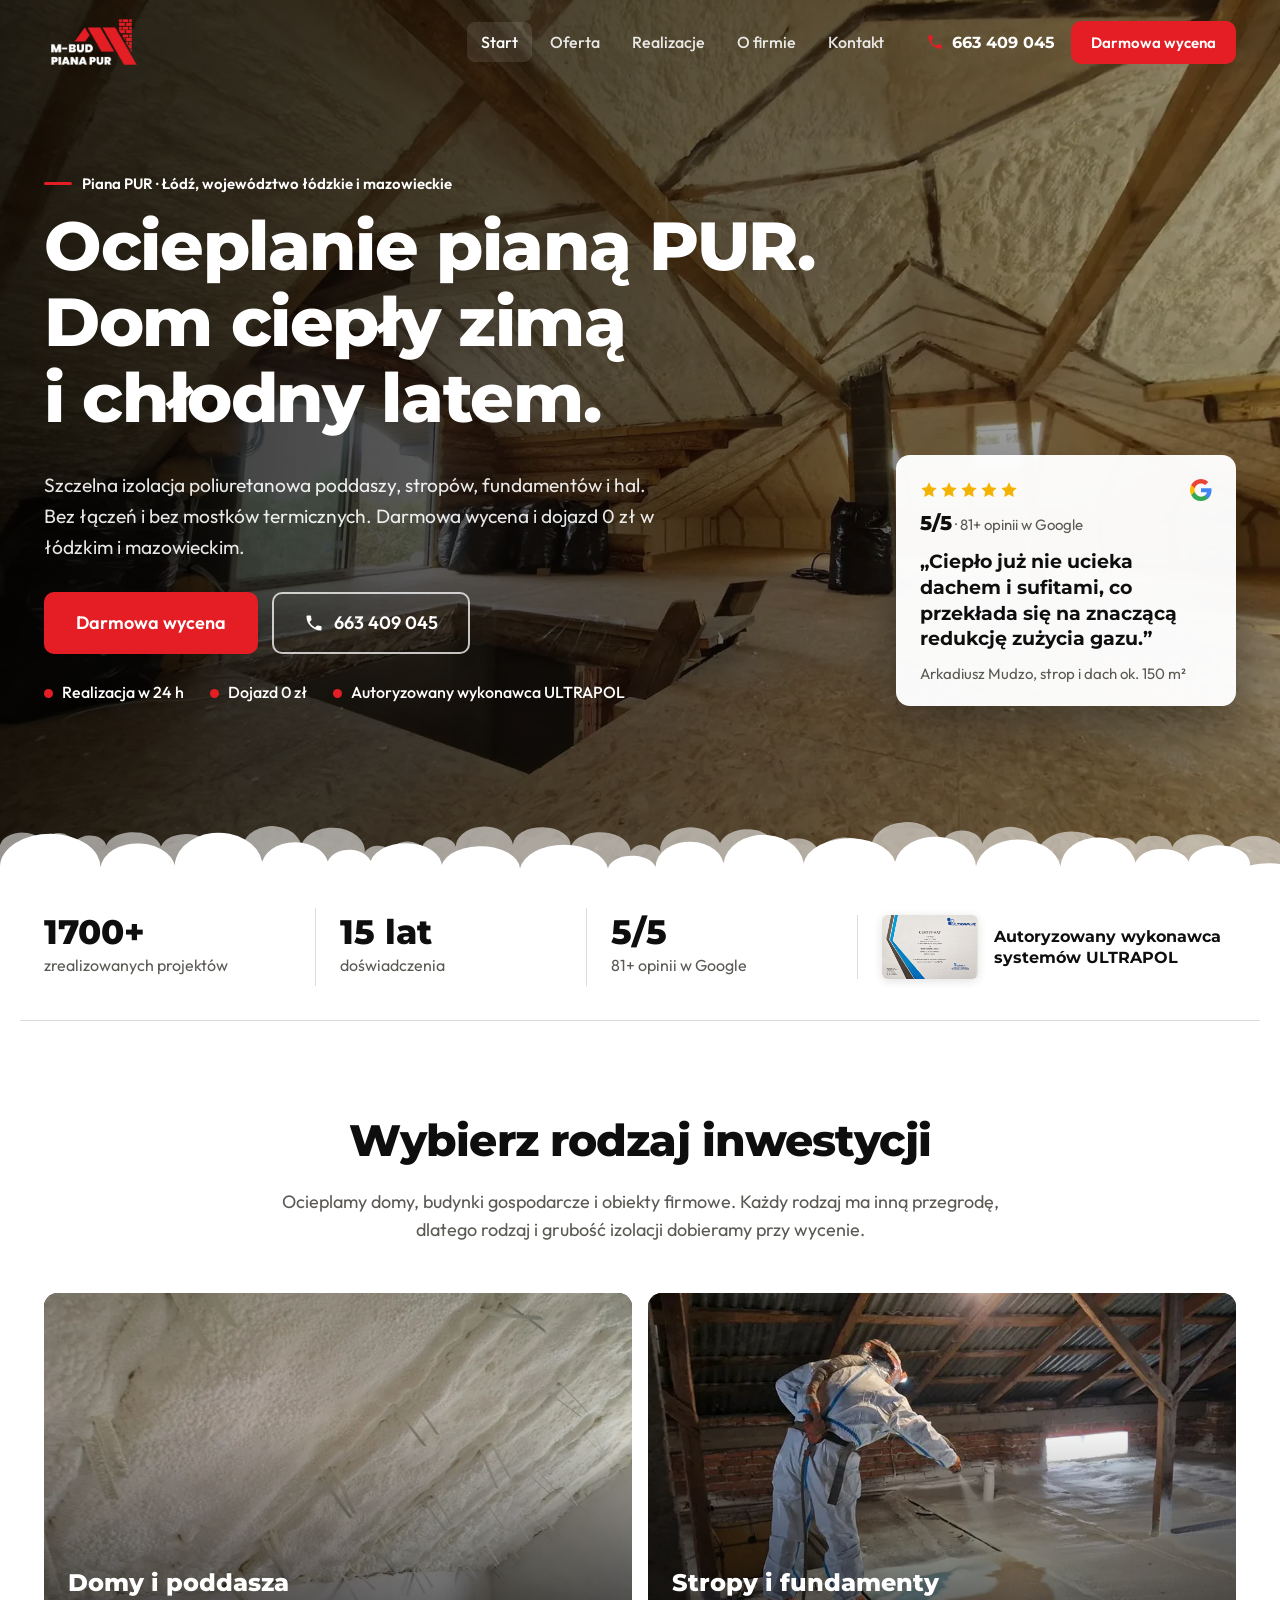
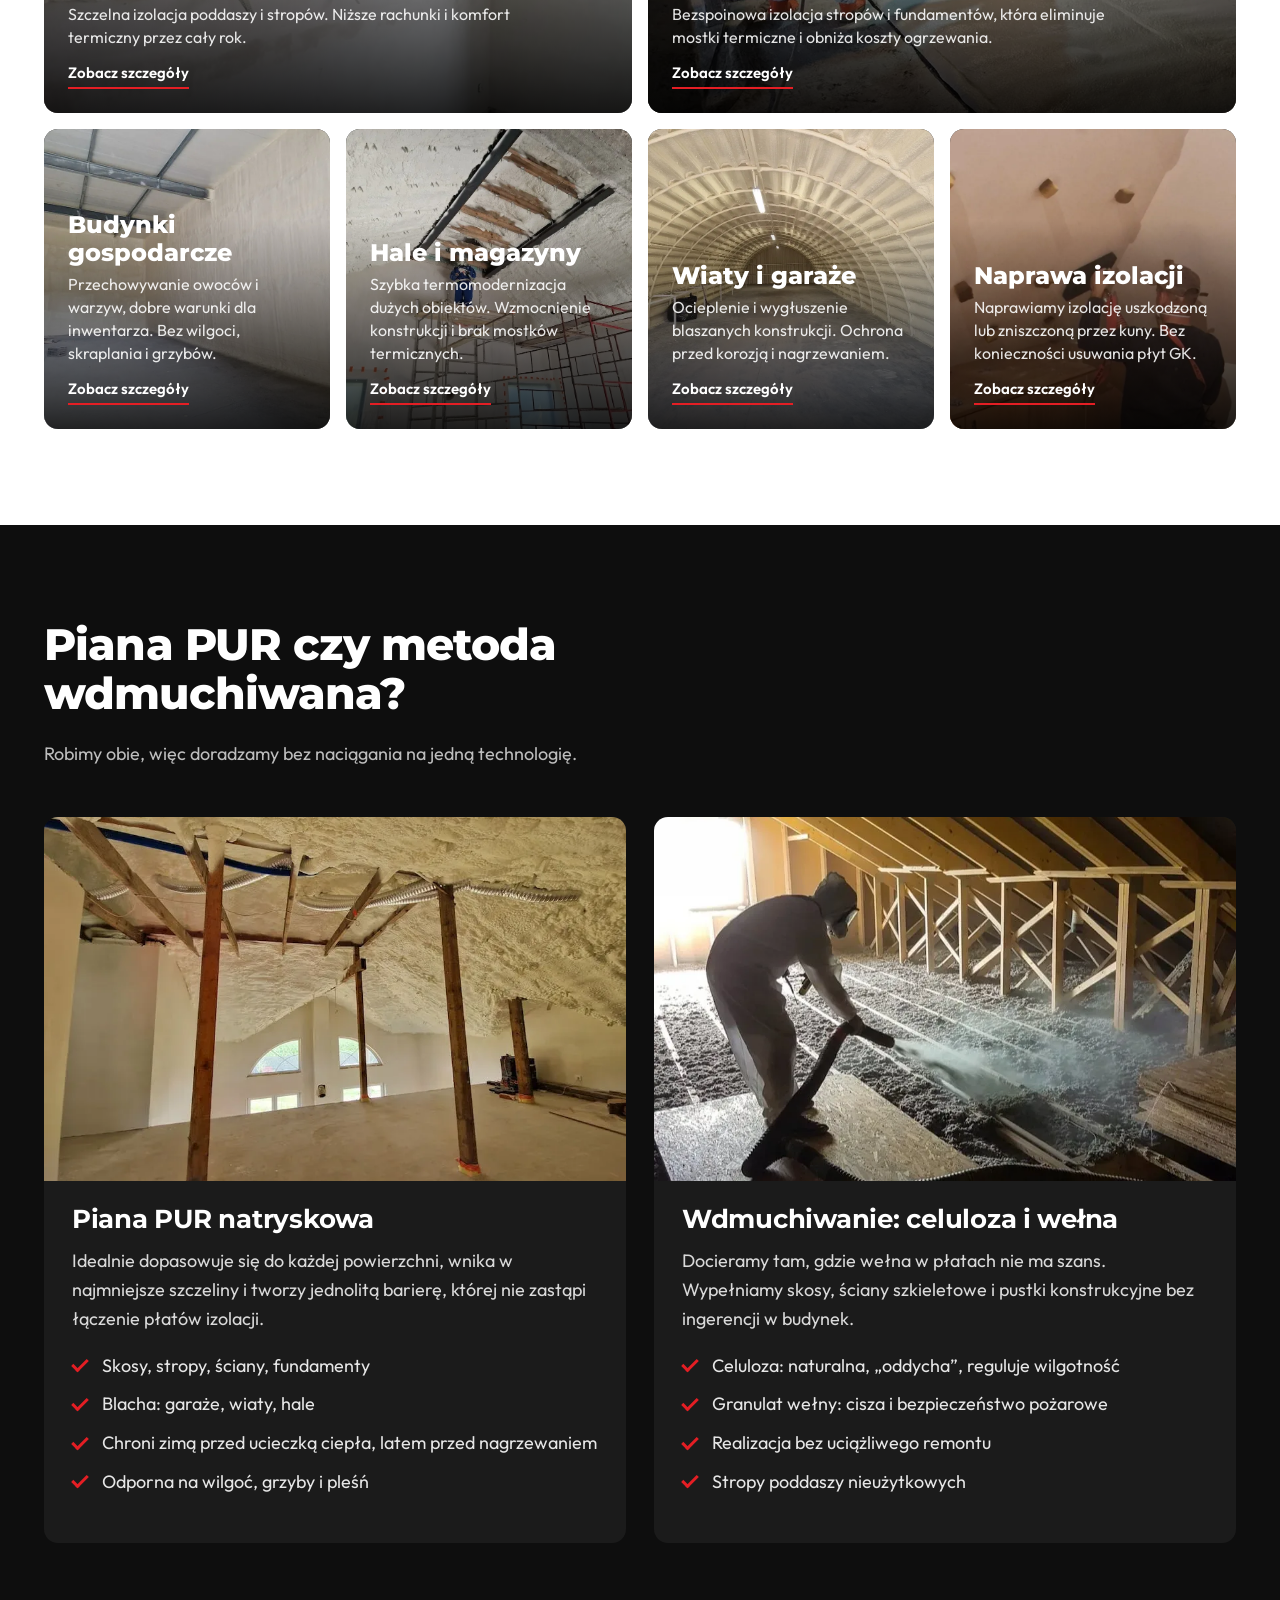
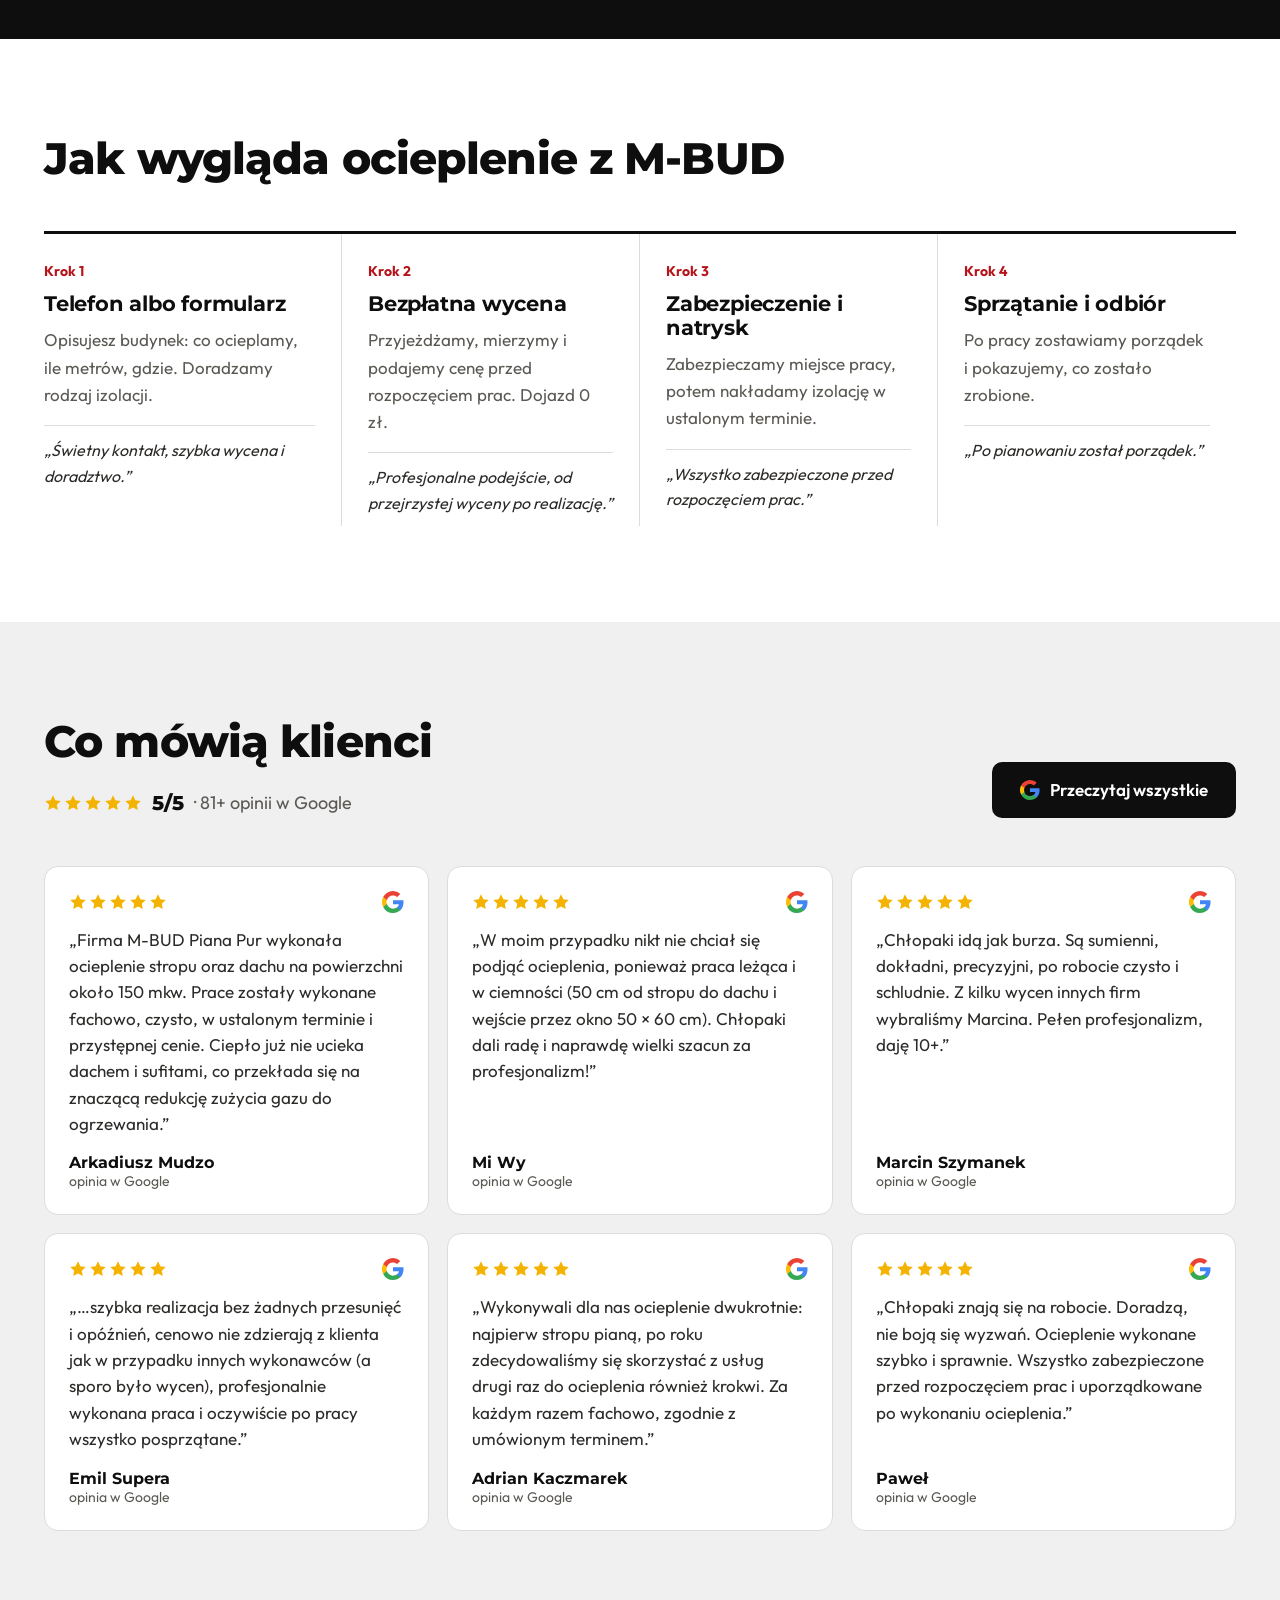
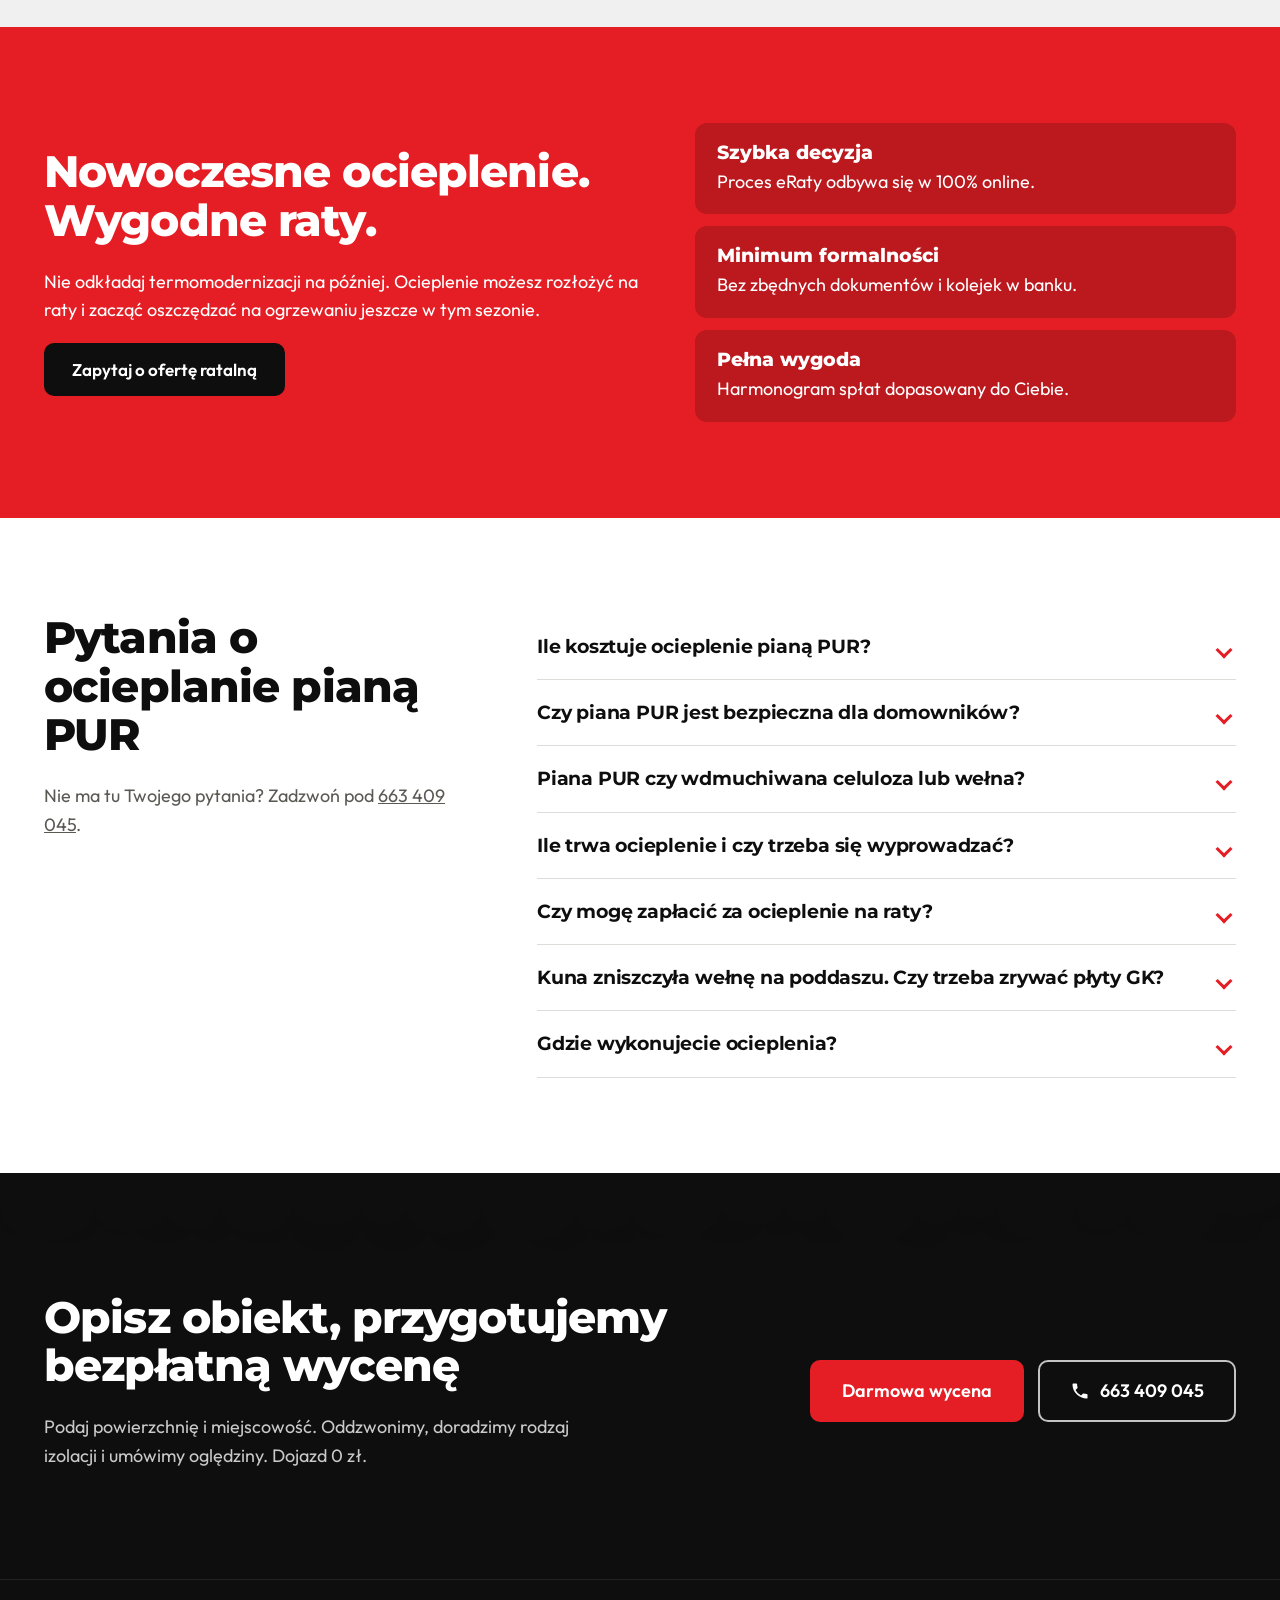
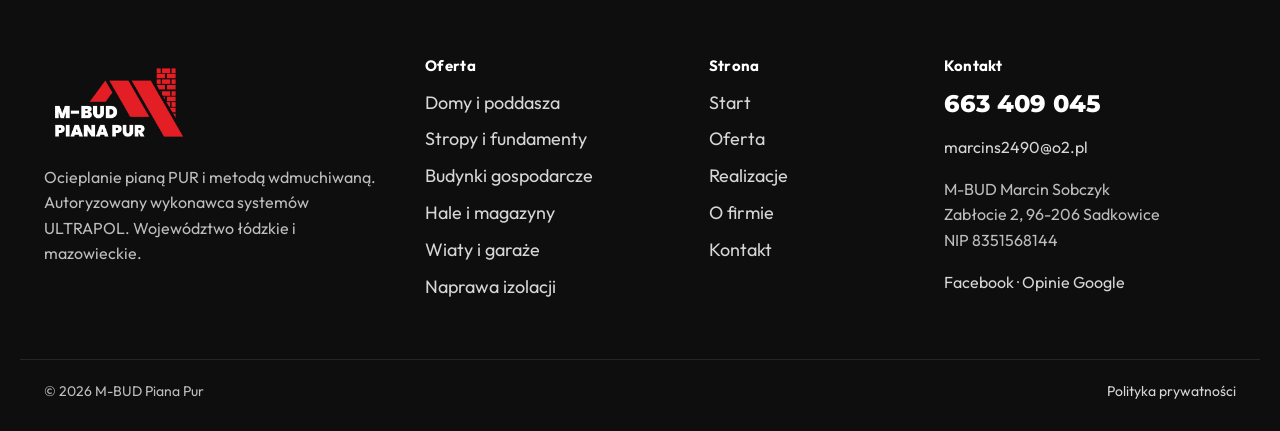
==== commit d6d1d2da: "Poprawki po radzie: cytat w hero, podpisy zdjęć, bez twierdzeń spoza danych klienta Co-Authored-By: " ====
--- a/index.html
+++ b/index.html
@@ -1,210 +1,210 @@
-<!doctype html>
-<html lang="pl">
-<head>
-<meta charset="utf-8">
-<meta name="viewport" content="width=device-width, initial-scale=1">
-<title>Ocieplanie pianą PUR · Łódź i łódzkie | M-BUD Piana Pur</title>
-<meta name="description" content="Ocieplanie pianą PUR i wdmuchiwanie celulozy w Łodzi, województwie łódzkim i mazowieckim. Poddasza, stropy, hale. 81+ opinii 5/5, darmowa wycena, dojazd 0 zł.">
-<meta name="robots" content="noindex, nofollow">
-<link rel="canonical" href="https://impulseo-pl.github.io/m-bud-piana-pur/">
-<meta name="geo.region" content="PL-10">
-<meta name="geo.placename" content="Sadkowice, województwo łódzkie">
-<meta name="geo.position" content="51.7011315;20.4817149">
-<meta property="og:type" content="website">
-<meta property="og:locale" content="pl_PL">
-<meta property="og:site_name" content="M-BUD Piana Pur">
-<meta property="og:title" content="Ocieplanie pianą PUR · Łódź i łódzkie | M-BUD Piana Pur">
-<meta property="og:description" content="Ocieplanie pianą PUR i wdmuchiwanie celulozy w Łodzi, województwie łódzkim i mazowieckim. Poddasza, stropy, hale. 81+ opinii 5/5, darmowa wycena, dojazd 0 zł.">
-<meta property="og:url" content="https://impulseo-pl.github.io/m-bud-piana-pur/">
-<meta property="og:image" content="https://impulseo-pl.github.io/m-bud-piana-pur/img/og.jpg">
-<meta name="theme-color" content="#0e0e0e">
-<link rel="icon" href="img/favicon.png" type="image/png">
-<link rel="preconnect" href="https://fonts.googleapis.com"><link rel="preconnect" href="https://fonts.gstatic.com" crossorigin>
-<link rel="stylesheet" href="https://fonts.googleapis.com/css2?family=Montserrat:wght@600;700;800&family=Outfit:wght@400;500;600&display=swap">
-<link rel="preload" as="image" href="img/piana-pur-poddasze-dom-jednorodzinny.webp" fetchpriority="high">
-<link rel="stylesheet" href="assets/styles.css">
-<script type="application/ld+json">{"@context":"https://schema.org","@graph":[{"@type":"HomeAndConstructionBusiness","@id":"https://impulseo-pl.github.io/m-bud-piana-pur/#firma","name":"M-BUD Piana Pur","alternateName":"M-BUD Marcin Sobczyk","url":"https://impulseo-pl.github.io/m-bud-piana-pur/","logo":"https://impulseo-pl.github.io/m-bud-piana-pur/img/logo.png","image":"https://impulseo-pl.github.io/m-bud-piana-pur/img/og.jpg","telephone":"+48663409045","email":"marcins2490@o2.pl","taxID":"8351568144","address":{"@type":"PostalAddress","streetAddress":"Zabłocie 2","postalCode":"96-206","addressLocality":"Sadkowice","addressRegion":"województwo łódzkie","addressCountry":"PL"},"geo":{"@type":"GeoCoordinates","latitude":51.7011315,"longitude":20.4817149},"areaServed":[{"@type":"AdministrativeArea","name":"województwo łódzkie"},{"@type":"AdministrativeArea","name":"województwo mazowieckie"},{"@type":"City","name":"Łódź"}],"founder":{"@type":"Person","name":"Marcin Sobczyk"},"sameAs":["https://www.facebook.com/MBudPianaPur"],"knowsAbout":["ocieplanie pianą PUR","piana poliuretanowa natryskowa","wdmuchiwanie celulozy","wdmuchiwanie wełny","ocieplenie poddasza","ocieplenie stropu","izolacja fundamentów"],"hasOfferCatalog":{"@type":"OfferCatalog","name":"Ocieplenia pianą PUR i metodą wdmuchiwaną","itemListElement":[{"@type":"Offer","itemOffered":{"@type":"Service","name":"Ocieplenie poddasza pianą PUR","url":"https://impulseo-pl.github.io/m-bud-piana-pur/oferta.html#domy-i-poddasza"}},{"@type":"Offer","itemOffered":{"@type":"Service","name":"Ocieplenie stropu i fundamentów pianą PUR","url":"https://impulseo-pl.github.io/m-bud-piana-pur/oferta.html#stropy-i-fundamenty"}},{"@type":"Offer","itemOffered":{"@type":"Service","name":"Ocieplenie budynków gospodarczych i inwentarskich","url":"https://impulseo-pl.github.io/m-bud-piana-pur/oferta.html#budynki-gospodarcze"}},{"@type":"Offer","itemOffered":{"@type":"Service","name":"Ocieplenie hal i magazynów pianą PUR","url":"https://impulseo-pl.github.io/m-bud-piana-pur/oferta.html#hale-i-magazyny"}},{"@type":"Offer","itemOffered":{"@type":"Service","name":"Ocieplenie garażu blaszanego i wiaty","url":"https://impulseo-pl.github.io/m-bud-piana-pur/oferta.html#wiaty-i-garaze"}},{"@type":"Offer","itemOffered":{"@type":"Service","name":"Naprawa izolacji zniszczonej przez kuny","url":"https://impulseo-pl.github.io/m-bud-piana-pur/oferta.html#naprawa-izolacji"}}]}},{"@type":"WebSite","@id":"https://impulseo-pl.github.io/m-bud-piana-pur/#strona","url":"https://impulseo-pl.github.io/m-bud-piana-pur/","name":"M-BUD Piana Pur","inLanguage":"pl-PL","publisher":{"@id":"https://impulseo-pl.github.io/m-bud-piana-pur/#firma"}},{"@type":"WebPage","@id":"https://impulseo-pl.github.io/m-bud-piana-pur/index.html#www","url":"https://impulseo-pl.github.io/m-bud-piana-pur/index.html","name":"Ocieplanie pianą PUR · Łódź i łódzkie | M-BUD Piana Pur","description":"Ocieplanie pianą PUR i wdmuchiwanie celulozy w Łodzi, województwie łódzkim i mazowieckim. Poddasza, stropy, hale. 81+ opinii 5/5, darmowa wycena, dojazd 0 zł.","isPartOf":{"@id":"https://impulseo-pl.github.io/m-bud-piana-pur/#strona"},"about":{"@id":"https://impulseo-pl.github.io/m-bud-piana-pur/#firma"},"inLanguage":"pl-PL"},{"@type":"FAQPage","@id":"https://impulseo-pl.github.io/m-bud-piana-pur/#faq","mainEntity":[{"@type":"Question","name":"Ile kosztuje ocieplenie pianą PUR?","acceptedAnswer":{"@type":"Answer","text":"Cena zależy od powierzchni, rodzaju piany, grubości warstwy i dostępu do miejsca. Wycenę przygotowujemy bezpłatnie i przed rozpoczęciem prac, a dojazd kosztuje 0 zł. Najszybciej: zadzwoń albo wyślij formularz z powierzchnią i miejscowością."}},{"@type":"Question","name":"Czy piana PUR jest bezpieczna dla domowników?","acceptedAnswer":{"@type":"Answer","text":"Pracujemy na certyfikowanych systemach poliuretanowych ULTRAPOL, jako ich autoryzowany wykonawca. Na czas natrysku domownicy nie przebywają w ocieplanym pomieszczeniu, a po pracy je wietrzymy. Utwardzona piana tworzy stałą warstwę odporną na wilgoć, grzyby i pleśń."}},{"@type":"Question","name":"Piana PUR czy wdmuchiwana celuloza lub wełna?","acceptedAnswer":{"@type":"Answer","text":"Piana natryskowa daje szczelną, bezspoinową warstwę na skosach, stropach, ścianach i blasze. Wdmuchiwanie celulozy albo granulatu wełny sprawdza się na stropach poddaszy nieużytkowych, w skosach i ścianach szkieletowych, gdzie płyty wełny nie wejdą. Przy wycenie doradzimy, co lepiej pasuje do Twojego budynku."}},{"@type":"Question","name":"Ile trwa ocieplenie i czy trzeba się wyprowadzać?","acceptedAnswer":{"@type":"Answer","text":"Natrysk jest szybki i czysty, więc nie paraliżuje życia domowników. Termin ustalamy przy wycenie i trzymamy się go. Klienci w opiniach piszą o realizacji „bez żadnych przesunięć i opóźnień”."}},{"@type":"Question","name":"Czy mogę zapłacić za ocieplenie na raty?","acceptedAnswer":{"@type":"Answer","text":"Tak. Wniosek o eRaty składasz w 100% online, bez zbędnych dokumentów i kolejek w banku, a harmonogram spłat dopasowujesz do siebie. Oszczędności na ogrzewaniu mogą pokrywać znaczną część raty."}},{"@type":"Question","name":"Kuna zniszczyła wełnę na poddaszu. Czy trzeba zrywać płyty GK?","acceptedAnswer":{"@type":"Answer","text":"Nie. Naprawiamy izolację zniszczoną przez kuny bez usuwania płyt gipsowo-kartonowych, przez niewielkie otwory w zabudowie."}},{"@type":"Question","name":"Gdzie wykonujecie ocieplenia?","acceptedAnswer":{"@type":"Answer","text":"W całym województwie łódzkim i mazowieckim. Firma ma siedzibę w Zabłociu (gmina Sadkowice, powiat rawski), a dojazd na wycenę kosztuje 0 zł."}}]}]}</script>
-</head>
-<body class="p-index">
-<a class="skip" href="#tresc">Przejdź do treści</a>
-<header class="top" data-top>
-  <div class="wrap top-in">
-    <a class="brand" href="index.html" aria-label="M-BUD Piana Pur, strona główna"><img src="img/logo-jasne.png" alt="M-BUD Piana Pur" width="500" height="310"></a>
-    <nav class="nav" aria-label="Główne menu"><a href="index.html" aria-current="page">Start</a><a href="oferta.html">Oferta</a><a href="realizacje.html">Realizacje</a><a href="o-nas.html">O firmie</a><a href="kontakt.html">Kontakt</a></nav>
-    <div class="top-cta">
-      <a class="top-tel" href="tel:+48663409045"><svg class="ic" viewBox="0 0 24 24" aria-hidden="true"><path d="M6.6 10.8a15.1 15.1 0 0 0 6.6 6.6l2.2-2.2a1 1 0 0 1 1-.25 11.4 11.4 0 0 0 3.6.57 1 1 0 0 1 1 1V20a1 1 0 0 1-1 1A17 17 0 0 1 3 4a1 1 0 0 1 1-1h3.5a1 1 0 0 1 1 1c0 1.25.2 2.45.57 3.57a1 1 0 0 1-.25 1z" fill="currentColor"/></svg><span>663 409 045</span></a>
-      <a class="btn btn-red btn-sm" href="kontakt.html">Darmowa wycena</a>
-    </div>
-    <button class="burger" aria-label="Otwórz menu" aria-expanded="false" aria-controls="menu"><span></span><span></span></button>
-  </div>
-  <div class="menu" id="menu" hidden>
-    <nav aria-label="Menu na telefonie"><a href="index.html" aria-current="page">Start</a><a href="oferta.html">Oferta</a><a href="realizacje.html">Realizacje</a><a href="o-nas.html">O firmie</a><a href="kontakt.html">Kontakt</a></nav>
-    <a class="btn btn-red" href="tel:+48663409045"><svg class="ic" viewBox="0 0 24 24" aria-hidden="true"><path d="M6.6 10.8a15.1 15.1 0 0 0 6.6 6.6l2.2-2.2a1 1 0 0 1 1-.25 11.4 11.4 0 0 0 3.6.57 1 1 0 0 1 1 1V20a1 1 0 0 1-1 1A17 17 0 0 1 3 4a1 1 0 0 1 1-1h3.5a1 1 0 0 1 1 1c0 1.25.2 2.45.57 3.57a1 1 0 0 1-.25 1z" fill="currentColor"/></svg> Zadzwoń 663 409 045</a>
-  </div>
-</header>
-<main id="tresc">
-
-<section class="hero">
-  <img src="img/piana-pur-poddasze-dom-jednorodzinny.webp" alt="Poddasze ocieplone pianą PUR przez M-BUD" width="1600" height="1200" fetchpriority="high" class="hero-img">
-  <div class="wrap hero-in">
-    <div class="hero-main">
-      <p class="kicker">Piana PUR · Łódź, województwo łódzkie i mazowieckie</p>
-      <h1>Ocieplanie pianą PUR. Dom ciepły zimą i&nbsp;chłodny latem.</h1>
-      <p class="lead">Szczelna izolacja poliuretanowa poddaszy, stropów, fundamentów i hal. Bez łączeń, bez mostków termicznych, nawet do 60% niższe rachunki za energię.</p>
-      <div class="hero-btns">
-        <a class="btn btn-red btn-lg" href="kontakt.html">Darmowa wycena</a>
-        <a class="btn btn-ghost btn-lg" href="tel:+48663409045"><svg class="ic" viewBox="0 0 24 24" aria-hidden="true"><path d="M6.6 10.8a15.1 15.1 0 0 0 6.6 6.6l2.2-2.2a1 1 0 0 1 1-.25 11.4 11.4 0 0 0 3.6.57 1 1 0 0 1 1 1V20a1 1 0 0 1-1 1A17 17 0 0 1 3 4a1 1 0 0 1 1-1h3.5a1 1 0 0 1 1 1c0 1.25.2 2.45.57 3.57a1 1 0 0 1-.25 1z" fill="currentColor"/></svg> 663 409 045</a>
-      </div>
-      <ul class="hero-facts">
-        <li>Realizacja w 24 h</li><li>Dojazd 0 zł</li><li>Certyfikowane materiały ULTRAPOL</li>
-      </ul>
-    </div>
-    <aside class="hero-rev" aria-label="Opinia klienta">
-      <div class="rev-top"><span class="stars" aria-label="5 na 5 gwiazdek"><svg viewBox="0 0 20 20" aria-hidden="true"><path d="M10 1.5l2.6 5.5 6 .8-4.4 4.1 1.1 5.9L10 14.9l-5.3 2.9 1.1-5.9L1.4 7.8l6-.8z"/></svg><svg viewBox="0 0 20 20" aria-hidden="true"><path d="M10 1.5l2.6 5.5 6 .8-4.4 4.1 1.1 5.9L10 14.9l-5.3 2.9 1.1-5.9L1.4 7.8l6-.8z"/></svg><svg viewBox="0 0 20 20" aria-hidden="true"><path d="M10 1.5l2.6 5.5 6 .8-4.4 4.1 1.1 5.9L10 14.9l-5.3 2.9 1.1-5.9L1.4 7.8l6-.8z"/></svg><svg viewBox="0 0 20 20" aria-hidden="true"><path d="M10 1.5l2.6 5.5 6 .8-4.4 4.1 1.1 5.9L10 14.9l-5.3 2.9 1.1-5.9L1.4 7.8l6-.8z"/></svg><svg viewBox="0 0 20 20" aria-hidden="true"><path d="M10 1.5l2.6 5.5 6 .8-4.4 4.1 1.1 5.9L10 14.9l-5.3 2.9 1.1-5.9L1.4 7.8l6-.8z"/></svg></span><svg class="g" viewBox="0 0 24 24" aria-hidden="true"><path fill="#4285F4" d="M23.5 12.3c0-.8-.1-1.6-.2-2.3H12v4.4h6.5a5.6 5.6 0 0 1-2.4 3.6v3h3.9c2.2-2.1 3.5-5.1 3.5-8.7z"/><path fill="#34A853" d="M12 24c3.2 0 6-1.1 8-2.9l-3.9-3c-1.1.7-2.5 1.2-4.1 1.2-3.1 0-5.8-2.1-6.7-5H1.3v3.1A12 12 0 0 0 12 24z"/><path fill="#FBBC05" d="M5.3 14.3a7.2 7.2 0 0 1 0-4.6V6.6h-4a12 12 0 0 0 0 10.8z"/><path fill="#EA4335" d="M12 4.8c1.8 0 3.3.6 4.6 1.8l3.4-3.4A12 12 0 0 0 1.3 6.6l4 3.1c.9-2.8 3.6-4.9 6.7-4.9z"/></svg></div>
-      <p class="hero-rev-n"><b>5/5</b> · 81+ opinii w Google</p>
-      <blockquote>„Pełna profeska: na zewnątrz −17, a w środku +4.”</blockquote>
-      <p class="hero-rev-a">Lukasz Strulak</p>
-    </aside>
-  </div>
-  <svg class="foam" viewBox="0 0 1440 120" preserveAspectRatio="none" aria-hidden="true"><path d="M0,120 L0,52 A25,20 0 0 1 50,46 A16,15 0 0 1 83,44 A18,15 0 0 1 119,53 A31,22 0 0 1 181,48 A28,20 0 0 1 238,55 A18,14 0 0 1 273,59 A33,31 0 0 1 339,45 A35,30 0 0 1 409,62 A16,14 0 0 1 442,60 A16,12 0 0 1 475,49 A19,15 0 0 1 513,51 A32,27 0 0 1 577,45 A32,24 0 0 1 642,47 A33,25 0 0 1 708,62 A18,16 0 0 1 744,59 A33,28 0 0 1 810,43 A30,25 0 0 1 871,59 A25,21 0 0 1 921,56 A30,23 0 0 1 980,53 A40,35 0 0 1 1060,47 A22,19 0 0 1 1105,44 A32,29 0 0 1 1168,57 A38,29 0 0 1 1244,56 A17,14 0 0 1 1278,45 A20,15 0 0 1 1318,52 A30,22 0 0 1 1379,55 A36,32 0 0 1 1440,44 L1440,120 Z" fill="var(--white)" opacity=".55"/><path d="M0,120 L0,74 A56,44 0 0 1 113,76 A42,35 0 0 1 197,81 A49,45 0 0 1 295,68 A37,32 0 0 1 369,81 A24,21 0 0 1 417,67 A40,30 0 0 1 496,80 A44,31 0 0 1 585,77 A50,37 0 0 1 684,77 A27,19 0 0 1 738,81 A38,34 0 0 1 814,70 A45,42 0 0 1 904,78 A52,38 0 0 1 1007,68 A46,42 0 0 1 1098,74 A48,42 0 0 1 1193,74 A42,40 0 0 1 1278,78 A30,22 0 0 1 1337,68 A34,24 0 0 1 1406,73 A58,44 0 0 1 1440,71 L1440,120 Z" fill="var(--white)"/></svg>
-</section>
-
-<section class="trust">
-  <div class="wrap trust-in">
-    <div><b>1700+</b><span>zrealizowanych projektów</span></div>
-    <div><b>15 lat</b><span>doświadczenia</span></div>
-    <div><b>5/5</b><span>81+ opinii w Google</span></div>
-    <a class="trust-cert" href="o-nas.html#certyfikat"><img src="img/certyfikat-ultrapur-m-bud.webp" alt="Certyfikat autoryzowanego wykonawcy ULTRAPUR dla M-BUD" width="1500" height="1000" loading="lazy"><span>Autoryzowany wykonawca<br>systemów ULTRAPOL</span></a>
-  </div>
-</section>
-
-<section class="sec">
-  <div class="wrap">
-    <div class="sec-head">
-      <h2>Wybierz rodzaj inwestycji</h2>
-      <p>Ocieplamy domy, budynki gospodarcze i obiekty firmowe. Każdy rodzaj ma inną przegrodę, dlatego rodzaj i grubość izolacji dobieramy przy wycenie.</p>
-    </div>
-    <div class="tiles"><a class="tile tile-big" href="oferta.html#domy-i-poddasza">
-      <img src="img/piana-pur-poddasze-dom-jednorodzinny.webp" alt="Poddasze domu ocieplone pianą PUR między krokwiami" width="1600" height="1200" loading="lazy" decoding="async">
-      <span class="tile-txt"><span class="tile-h">Domy i poddasza</span><span class="tile-p">Szczelna izolacja poddaszy i stropów. Niższe rachunki i komfort termiczny przez cały rok.</span><span class="tile-more">Zobacz szczegóły</span></span>
-    </a><a class="tile tile-big" href="oferta.html#stropy-i-fundamenty">
-      <img src="img/ocieplenie-stropu-piana-pur-natrysk.webp" alt="Natrysk piany PUR na strop nad ostatnią kondygnacją" width="1120" height="630" loading="lazy" decoding="async">
-      <span class="tile-txt"><span class="tile-h">Stropy i fundamenty</span><span class="tile-p">Bezspoinowa izolacja stropów i fundamentów, która eliminuje mostki termiczne i obniża koszty ogrzewania.</span><span class="tile-more">Zobacz szczegóły</span></span>
-    </a><a class="tile" href="oferta.html#budynki-gospodarcze">
-      <img src="img/piana-pur-budynek-gospodarczy.webp" alt="Wnętrze budynku gospodarczego ocieplone pianą PUR na ścianach i dachu" width="1120" height="746" loading="lazy" decoding="async">
-      <span class="tile-txt"><span class="tile-h">Budynki gospodarcze</span><span class="tile-p">Przechowywanie owoców i warzyw, dobre warunki dla inwentarza. Bez wilgoci, skraplania i grzybów.</span><span class="tile-more">Zobacz szczegóły</span></span>
-    </a><a class="tile" href="oferta.html#hale-i-magazyny">
-      <img src="img/piana-pur-hala-magazyn.webp" alt="Natrysk piany PUR na dach hali z rusztowania" width="1124" height="843" loading="lazy" decoding="async">
-      <span class="tile-txt"><span class="tile-h">Hale i magazyny</span><span class="tile-p">Szybka termomodernizacja dużych obiektów. Wzmocnienie konstrukcji i brak mostków termicznych.</span><span class="tile-more">Zobacz szczegóły</span></span>
-    </a><a class="tile" href="oferta.html#wiaty-i-garaze">
-      <img src="img/piana-pur-garaz-blaszany-wiata.webp" alt="Łukowa wiata z blachy ocieplona od wewnątrz pianą PUR" width="1124" height="843" loading="lazy" decoding="async">
-      <span class="tile-txt"><span class="tile-h">Wiaty i garaże</span><span class="tile-p">Ocieplenie i wygłuszenie blaszanych konstrukcji. Ochrona przed korozją i nagrzewaniem.</span><span class="tile-more">Zobacz szczegóły</span></span>
-    </a><a class="tile" href="oferta.html#naprawa-izolacji">
-      <img src="img/naprawa-izolacji-bez-demontazu-plyt-gk.webp" alt="Uzupełnianie izolacji przez otwory w płytach GK bez ich demontażu" width="1120" height="746" loading="lazy" decoding="async">
-      <span class="tile-txt"><span class="tile-h">Naprawa izolacji</span><span class="tile-p">Naprawiamy izolację uszkodzoną lub zniszczoną przez kuny. Bez konieczności usuwania płyt GK.</span><span class="tile-more">Zobacz szczegóły</span></span>
-    </a></div>
-  </div>
-</section>
-
-<section class="sec sec-black">
-  <div class="wrap">
-    <div class="sec-head sec-head-l">
-      <h2>Piana PUR czy metoda wdmuchiwana?</h2>
-      <p>Robimy obie, więc doradzamy bez naciągania na jedną technologię.</p>
-    </div>
-    <div class="vs">
-      <article class="vs-col">
-        <img src="img/piana-pur-strop-dom-antresola.webp" alt="Strop i skosy ocieplone pianą PUR natryskową" width="880" height="660" loading="lazy" decoding="async">
-        <h3>Piana PUR natryskowa</h3>
-        <p>Idealnie dopasowuje się do każdej powierzchni, wnika w najmniejsze szczeliny i tworzy jednolitą barierę, której nie zastąpi łączenie płatów izolacji.</p>
-        <ul class="ticks"><li>Skosy, stropy, ściany, fundamenty</li><li>Blacha: garaże, wiaty, hale</li><li>Chroni zimą przed ucieczką ciepła, latem przed nagrzewaniem</li><li>Odporna na wilgoć, grzyby i pleśń</li></ul>
-      </article>
-      <article class="vs-col">
-        <img src="img/wdmuchiwanie-celulozy-strop-poddasza.webp" alt="Wdmuchiwanie celulozy na strop poddasza" width="880" height="1163" loading="lazy" decoding="async">
-        <h3>Wdmuchiwanie: celuloza i wełna</h3>
-        <p>Docieramy tam, gdzie wełna w płatach nie ma szans. Wypełniamy skosy, ściany szkieletowe i pustki konstrukcyjne bez ingerencji w budynek.</p>
-        <ul class="ticks"><li>Celuloza: naturalna, „oddycha”, reguluje wilgotność</li><li>Granulat wełny: cisza i bezpieczeństwo pożarowe</li><li>Realizacja bez uciążliwego remontu</li><li>Stropy poddaszy nieużytkowych</li></ul>
-      </article>
-    </div>
-  </div>
-</section>
-
-<section class="sec">
-  <div class="wrap">
-    <div class="sec-head sec-head-l"><h2>Jak wygląda ocieplenie z M-BUD</h2></div>
-    <ol class="steps">
-      <li><h3>Telefon albo formularz</h3><p>Opisujesz budynek: co ocieplamy, ile metrów, gdzie. Doradzamy rodzaj izolacji.</p><q>Świetny kontakt, szybka wycena i doradztwo.</q></li>
-      <li><h3>Bezpłatna wycena</h3><p>Przyjeżdżamy, mierzymy i podajemy cenę przed rozpoczęciem prac. Dojazd 0 zł.</p><q>Profesjonalne podejście, od przejrzystej wyceny po realizację.</q></li>
-      <li><h3>Zabezpieczenie i natrysk</h3><p>Osłaniamy okna, podłogi i instalacje, potem nakładamy izolację w ustalonym terminie.</p><q>Wszystko zabezpieczone przed rozpoczęciem prac.</q></li>
-      <li><h3>Sprzątanie i odbiór</h3><p>Po pracy zostawiamy porządek i pokazujemy, co zostało zrobione.</p><q>Po pianowaniu został porządek.</q></li>
-    </ol>
-  </div>
-</section>
-
-<section class="sec sec-paper">
-  <div class="wrap">
-    <div class="sec-head sec-head-row">
-      <div><h2>Co mówią klienci</h2><p class="rate"><span class="stars" aria-label="5 na 5 gwiazdek"><svg viewBox="0 0 20 20" aria-hidden="true"><path d="M10 1.5l2.6 5.5 6 .8-4.4 4.1 1.1 5.9L10 14.9l-5.3 2.9 1.1-5.9L1.4 7.8l6-.8z"/></svg><svg viewBox="0 0 20 20" aria-hidden="true"><path d="M10 1.5l2.6 5.5 6 .8-4.4 4.1 1.1 5.9L10 14.9l-5.3 2.9 1.1-5.9L1.4 7.8l6-.8z"/></svg><svg viewBox="0 0 20 20" aria-hidden="true"><path d="M10 1.5l2.6 5.5 6 .8-4.4 4.1 1.1 5.9L10 14.9l-5.3 2.9 1.1-5.9L1.4 7.8l6-.8z"/></svg><svg viewBox="0 0 20 20" aria-hidden="true"><path d="M10 1.5l2.6 5.5 6 .8-4.4 4.1 1.1 5.9L10 14.9l-5.3 2.9 1.1-5.9L1.4 7.8l6-.8z"/></svg><svg viewBox="0 0 20 20" aria-hidden="true"><path d="M10 1.5l2.6 5.5 6 .8-4.4 4.1 1.1 5.9L10 14.9l-5.3 2.9 1.1-5.9L1.4 7.8l6-.8z"/></svg></span><b>5/5</b> · 81+ opinii w Google</p></div>
-      <a class="btn btn-dark" href="https://www.google.com/search?q=M-BUD+Piana+Pur+Marcin+Sobczyk+opinie" target="_blank" rel="noopener"><svg class="g" viewBox="0 0 24 24" aria-hidden="true"><path fill="#4285F4" d="M23.5 12.3c0-.8-.1-1.6-.2-2.3H12v4.4h6.5a5.6 5.6 0 0 1-2.4 3.6v3h3.9c2.2-2.1 3.5-5.1 3.5-8.7z"/><path fill="#34A853" d="M12 24c3.2 0 6-1.1 8-2.9l-3.9-3c-1.1.7-2.5 1.2-4.1 1.2-3.1 0-5.8-2.1-6.7-5H1.3v3.1A12 12 0 0 0 12 24z"/><path fill="#FBBC05" d="M5.3 14.3a7.2 7.2 0 0 1 0-4.6V6.6h-4a12 12 0 0 0 0 10.8z"/><path fill="#EA4335" d="M12 4.8c1.8 0 3.3.6 4.6 1.8l3.4-3.4A12 12 0 0 0 1.3 6.6l4 3.1c.9-2.8 3.6-4.9 6.7-4.9z"/></svg> Przeczytaj wszystkie</a>
-    </div>
-    <div class="revs"><figure class="rev "><div class="rev-top"><span class="stars" aria-label="5 na 5 gwiazdek"><svg viewBox="0 0 20 20" aria-hidden="true"><path d="M10 1.5l2.6 5.5 6 .8-4.4 4.1 1.1 5.9L10 14.9l-5.3 2.9 1.1-5.9L1.4 7.8l6-.8z"/></svg><svg viewBox="0 0 20 20" aria-hidden="true"><path d="M10 1.5l2.6 5.5 6 .8-4.4 4.1 1.1 5.9L10 14.9l-5.3 2.9 1.1-5.9L1.4 7.8l6-.8z"/></svg><svg viewBox="0 0 20 20" aria-hidden="true"><path d="M10 1.5l2.6 5.5 6 .8-4.4 4.1 1.1 5.9L10 14.9l-5.3 2.9 1.1-5.9L1.4 7.8l6-.8z"/></svg><svg viewBox="0 0 20 20" aria-hidden="true"><path d="M10 1.5l2.6 5.5 6 .8-4.4 4.1 1.1 5.9L10 14.9l-5.3 2.9 1.1-5.9L1.4 7.8l6-.8z"/></svg><svg viewBox="0 0 20 20" aria-hidden="true"><path d="M10 1.5l2.6 5.5 6 .8-4.4 4.1 1.1 5.9L10 14.9l-5.3 2.9 1.1-5.9L1.4 7.8l6-.8z"/></svg></span><svg class="g" viewBox="0 0 24 24" aria-hidden="true"><path fill="#4285F4" d="M23.5 12.3c0-.8-.1-1.6-.2-2.3H12v4.4h6.5a5.6 5.6 0 0 1-2.4 3.6v3h3.9c2.2-2.1 3.5-5.1 3.5-8.7z"/><path fill="#34A853" d="M12 24c3.2 0 6-1.1 8-2.9l-3.9-3c-1.1.7-2.5 1.2-4.1 1.2-3.1 0-5.8-2.1-6.7-5H1.3v3.1A12 12 0 0 0 12 24z"/><path fill="#FBBC05" d="M5.3 14.3a7.2 7.2 0 0 1 0-4.6V6.6h-4a12 12 0 0 0 0 10.8z"/><path fill="#EA4335" d="M12 4.8c1.8 0 3.3.6 4.6 1.8l3.4-3.4A12 12 0 0 0 1.3 6.6l4 3.1c.9-2.8 3.6-4.9 6.7-4.9z"/></svg></div><blockquote>„Firma M-BUD Piana Pur wykonała ocieplenie stropu oraz dachu na powierzchni około 150 mkw. Prace zostały wykonane fachowo, czysto, w ustalonym terminie i przystępnej cenie. Ciepło już nie ucieka dachem i sufitami, co przekłada się na znaczącą redukcję zużycia gazu do ogrzewania.”</blockquote><figcaption>Arkadiusz Mudzo<span>opinia w Google</span></figcaption></figure><figure class="rev "><div class="rev-top"><span class="stars" aria-label="5 na 5 gwiazdek"><svg viewBox="0 0 20 20" aria-hidden="true"><path d="M10 1.5l2.6 5.5 6 .8-4.4 4.1 1.1 5.9L10 14.9l-5.3 2.9 1.1-5.9L1.4 7.8l6-.8z"/></svg><svg viewBox="0 0 20 20" aria-hidden="true"><path d="M10 1.5l2.6 5.5 6 .8-4.4 4.1 1.1 5.9L10 14.9l-5.3 2.9 1.1-5.9L1.4 7.8l6-.8z"/></svg><svg viewBox="0 0 20 20" aria-hidden="true"><path d="M10 1.5l2.6 5.5 6 .8-4.4 4.1 1.1 5.9L10 14.9l-5.3 2.9 1.1-5.9L1.4 7.8l6-.8z"/></svg><svg viewBox="0 0 20 20" aria-hidden="true"><path d="M10 1.5l2.6 5.5 6 .8-4.4 4.1 1.1 5.9L10 14.9l-5.3 2.9 1.1-5.9L1.4 7.8l6-.8z"/></svg><svg viewBox="0 0 20 20" aria-hidden="true"><path d="M10 1.5l2.6 5.5 6 .8-4.4 4.1 1.1 5.9L10 14.9l-5.3 2.9 1.1-5.9L1.4 7.8l6-.8z"/></svg></span><svg class="g" viewBox="0 0 24 24" aria-hidden="true"><path fill="#4285F4" d="M23.5 12.3c0-.8-.1-1.6-.2-2.3H12v4.4h6.5a5.6 5.6 0 0 1-2.4 3.6v3h3.9c2.2-2.1 3.5-5.1 3.5-8.7z"/><path fill="#34A853" d="M12 24c3.2 0 6-1.1 8-2.9l-3.9-3c-1.1.7-2.5 1.2-4.1 1.2-3.1 0-5.8-2.1-6.7-5H1.3v3.1A12 12 0 0 0 12 24z"/><path fill="#FBBC05" d="M5.3 14.3a7.2 7.2 0 0 1 0-4.6V6.6h-4a12 12 0 0 0 0 10.8z"/><path fill="#EA4335" d="M12 4.8c1.8 0 3.3.6 4.6 1.8l3.4-3.4A12 12 0 0 0 1.3 6.6l4 3.1c.9-2.8 3.6-4.9 6.7-4.9z"/></svg></div><blockquote>„W moim przypadku nikt nie chciał się podjąć ocieplenia, ponieważ praca leżąca i w ciemności (50 cm od stropu do dachu i wejście przez okno 50 × 60 cm). Chłopaki dali radę i naprawdę wielki szacun za profesjonalizm!”</blockquote><figcaption>Mi Wy<span>opinia w Google</span></figcaption></figure><figure class="rev "><div class="rev-top"><span class="stars" aria-label="5 na 5 gwiazdek"><svg viewBox="0 0 20 20" aria-hidden="true"><path d="M10 1.5l2.6 5.5 6 .8-4.4 4.1 1.1 5.9L10 14.9l-5.3 2.9 1.1-5.9L1.4 7.8l6-.8z"/></svg><svg viewBox="0 0 20 20" aria-hidden="true"><path d="M10 1.5l2.6 5.5 6 .8-4.4 4.1 1.1 5.9L10 14.9l-5.3 2.9 1.1-5.9L1.4 7.8l6-.8z"/></svg><svg viewBox="0 0 20 20" aria-hidden="true"><path d="M10 1.5l2.6 5.5 6 .8-4.4 4.1 1.1 5.9L10 14.9l-5.3 2.9 1.1-5.9L1.4 7.8l6-.8z"/></svg><svg viewBox="0 0 20 20" aria-hidden="true"><path d="M10 1.5l2.6 5.5 6 .8-4.4 4.1 1.1 5.9L10 14.9l-5.3 2.9 1.1-5.9L1.4 7.8l6-.8z"/></svg><svg viewBox="0 0 20 20" aria-hidden="true"><path d="M10 1.5l2.6 5.5 6 .8-4.4 4.1 1.1 5.9L10 14.9l-5.3 2.9 1.1-5.9L1.4 7.8l6-.8z"/></svg></span><svg class="g" viewBox="0 0 24 24" aria-hidden="true"><path fill="#4285F4" d="M23.5 12.3c0-.8-.1-1.6-.2-2.3H12v4.4h6.5a5.6 5.6 0 0 1-2.4 3.6v3h3.9c2.2-2.1 3.5-5.1 3.5-8.7z"/><path fill="#34A853" d="M12 24c3.2 0 6-1.1 8-2.9l-3.9-3c-1.1.7-2.5 1.2-4.1 1.2-3.1 0-5.8-2.1-6.7-5H1.3v3.1A12 12 0 0 0 12 24z"/><path fill="#FBBC05" d="M5.3 14.3a7.2 7.2 0 0 1 0-4.6V6.6h-4a12 12 0 0 0 0 10.8z"/><path fill="#EA4335" d="M12 4.8c1.8 0 3.3.6 4.6 1.8l3.4-3.4A12 12 0 0 0 1.3 6.6l4 3.1c.9-2.8 3.6-4.9 6.7-4.9z"/></svg></div><blockquote>„Chłopaki idą jak burza. Są sumienni, dokładni, precyzyjni, po robocie czysto i schludnie. Z kilku wycen innych firm wybraliśmy Marcina. Pełen profesjonalizm, daję 10+.”</blockquote><figcaption>Marcin Szymanek<span>opinia w Google</span></figcaption></figure><figure class="rev "><div class="rev-top"><span class="stars" aria-label="5 na 5 gwiazdek"><svg viewBox="0 0 20 20" aria-hidden="true"><path d="M10 1.5l2.6 5.5 6 .8-4.4 4.1 1.1 5.9L10 14.9l-5.3 2.9 1.1-5.9L1.4 7.8l6-.8z"/></svg><svg viewBox="0 0 20 20" aria-hidden="true"><path d="M10 1.5l2.6 5.5 6 .8-4.4 4.1 1.1 5.9L10 14.9l-5.3 2.9 1.1-5.9L1.4 7.8l6-.8z"/></svg><svg viewBox="0 0 20 20" aria-hidden="true"><path d="M10 1.5l2.6 5.5 6 .8-4.4 4.1 1.1 5.9L10 14.9l-5.3 2.9 1.1-5.9L1.4 7.8l6-.8z"/></svg><svg viewBox="0 0 20 20" aria-hidden="true"><path d="M10 1.5l2.6 5.5 6 .8-4.4 4.1 1.1 5.9L10 14.9l-5.3 2.9 1.1-5.9L1.4 7.8l6-.8z"/></svg><svg viewBox="0 0 20 20" aria-hidden="true"><path d="M10 1.5l2.6 5.5 6 .8-4.4 4.1 1.1 5.9L10 14.9l-5.3 2.9 1.1-5.9L1.4 7.8l6-.8z"/></svg></span><svg class="g" viewBox="0 0 24 24" aria-hidden="true"><path fill="#4285F4" d="M23.5 12.3c0-.8-.1-1.6-.2-2.3H12v4.4h6.5a5.6 5.6 0 0 1-2.4 3.6v3h3.9c2.2-2.1 3.5-5.1 3.5-8.7z"/><path fill="#34A853" d="M12 24c3.2 0 6-1.1 8-2.9l-3.9-3c-1.1.7-2.5 1.2-4.1 1.2-3.1 0-5.8-2.1-6.7-5H1.3v3.1A12 12 0 0 0 12 24z"/><path fill="#FBBC05" d="M5.3 14.3a7.2 7.2 0 0 1 0-4.6V6.6h-4a12 12 0 0 0 0 10.8z"/><path fill="#EA4335" d="M12 4.8c1.8 0 3.3.6 4.6 1.8l3.4-3.4A12 12 0 0 0 1.3 6.6l4 3.1c.9-2.8 3.6-4.9 6.7-4.9z"/></svg></div><blockquote>„Szybka realizacja bez żadnych przesunięć i opóźnień, cenowo nie zdzierają z klienta jak w przypadku innych wykonawców (a sporo było wycen), profesjonalnie wykonana praca i oczywiście po pracy wszystko posprzątane.”</blockquote><figcaption>Emil Supera<span>opinia w Google</span></figcaption></figure><figure class="rev "><div class="rev-top"><span class="stars" aria-label="5 na 5 gwiazdek"><svg viewBox="0 0 20 20" aria-hidden="true"><path d="M10 1.5l2.6 5.5 6 .8-4.4 4.1 1.1 5.9L10 14.9l-5.3 2.9 1.1-5.9L1.4 7.8l6-.8z"/></svg><svg viewBox="0 0 20 20" aria-hidden="true"><path d="M10 1.5l2.6 5.5 6 .8-4.4 4.1 1.1 5.9L10 14.9l-5.3 2.9 1.1-5.9L1.4 7.8l6-.8z"/></svg><svg viewBox="0 0 20 20" aria-hidden="true"><path d="M10 1.5l2.6 5.5 6 .8-4.4 4.1 1.1 5.9L10 14.9l-5.3 2.9 1.1-5.9L1.4 7.8l6-.8z"/></svg><svg viewBox="0 0 20 20" aria-hidden="true"><path d="M10 1.5l2.6 5.5 6 .8-4.4 4.1 1.1 5.9L10 14.9l-5.3 2.9 1.1-5.9L1.4 7.8l6-.8z"/></svg><svg viewBox="0 0 20 20" aria-hidden="true"><path d="M10 1.5l2.6 5.5 6 .8-4.4 4.1 1.1 5.9L10 14.9l-5.3 2.9 1.1-5.9L1.4 7.8l6-.8z"/></svg></span><svg class="g" viewBox="0 0 24 24" aria-hidden="true"><path fill="#4285F4" d="M23.5 12.3c0-.8-.1-1.6-.2-2.3H12v4.4h6.5a5.6 5.6 0 0 1-2.4 3.6v3h3.9c2.2-2.1 3.5-5.1 3.5-8.7z"/><path fill="#34A853" d="M12 24c3.2 0 6-1.1 8-2.9l-3.9-3c-1.1.7-2.5 1.2-4.1 1.2-3.1 0-5.8-2.1-6.7-5H1.3v3.1A12 12 0 0 0 12 24z"/><path fill="#FBBC05" d="M5.3 14.3a7.2 7.2 0 0 1 0-4.6V6.6h-4a12 12 0 0 0 0 10.8z"/><path fill="#EA4335" d="M12 4.8c1.8 0 3.3.6 4.6 1.8l3.4-3.4A12 12 0 0 0 1.3 6.6l4 3.1c.9-2.8 3.6-4.9 6.7-4.9z"/></svg></div><blockquote>„Wykonywali dla nas ocieplenie dwukrotnie: najpierw stropu pianą, po roku zdecydowaliśmy się skorzystać z usług drugi raz do ocieplenia również krokwi. Za każdym razem fachowo, zgodnie z umówionym terminem.”</blockquote><figcaption>Adrian Kaczmarek<span>opinia w Google</span></figcaption></figure><figure class="rev "><div class="rev-top"><span class="stars" aria-label="5 na 5 gwiazdek"><svg viewBox="0 0 20 20" aria-hidden="true"><path d="M10 1.5l2.6 5.5 6 .8-4.4 4.1 1.1 5.9L10 14.9l-5.3 2.9 1.1-5.9L1.4 7.8l6-.8z"/></svg><svg viewBox="0 0 20 20" aria-hidden="true"><path d="M10 1.5l2.6 5.5 6 .8-4.4 4.1 1.1 5.9L10 14.9l-5.3 2.9 1.1-5.9L1.4 7.8l6-.8z"/></svg><svg viewBox="0 0 20 20" aria-hidden="true"><path d="M10 1.5l2.6 5.5 6 .8-4.4 4.1 1.1 5.9L10 14.9l-5.3 2.9 1.1-5.9L1.4 7.8l6-.8z"/></svg><svg viewBox="0 0 20 20" aria-hidden="true"><path d="M10 1.5l2.6 5.5 6 .8-4.4 4.1 1.1 5.9L10 14.9l-5.3 2.9 1.1-5.9L1.4 7.8l6-.8z"/></svg><svg viewBox="0 0 20 20" aria-hidden="true"><path d="M10 1.5l2.6 5.5 6 .8-4.4 4.1 1.1 5.9L10 14.9l-5.3 2.9 1.1-5.9L1.4 7.8l6-.8z"/></svg></span><svg class="g" viewBox="0 0 24 24" aria-hidden="true"><path fill="#4285F4" d="M23.5 12.3c0-.8-.1-1.6-.2-2.3H12v4.4h6.5a5.6 5.6 0 0 1-2.4 3.6v3h3.9c2.2-2.1 3.5-5.1 3.5-8.7z"/><path fill="#34A853" d="M12 24c3.2 0 6-1.1 8-2.9l-3.9-3c-1.1.7-2.5 1.2-4.1 1.2-3.1 0-5.8-2.1-6.7-5H1.3v3.1A12 12 0 0 0 12 24z"/><path fill="#FBBC05" d="M5.3 14.3a7.2 7.2 0 0 1 0-4.6V6.6h-4a12 12 0 0 0 0 10.8z"/><path fill="#EA4335" d="M12 4.8c1.8 0 3.3.6 4.6 1.8l3.4-3.4A12 12 0 0 0 1.3 6.6l4 3.1c.9-2.8 3.6-4.9 6.7-4.9z"/></svg></div><blockquote>„Chłopaki znają się na robocie. Doradzą, nie boją się wyzwań. Ocieplenie wykonane szybko i sprawnie. Wszystko zabezpieczone przed rozpoczęciem prac i uporządkowane po wykonaniu ocieplenia.”</blockquote><figcaption>Paweł<span>opinia w Google</span></figcaption></figure></div>
-  </div>
-</section>
-
-<section class="sec raty">
-  <div class="wrap raty-in">
-    <div>
-      <h2>Nowoczesne ocieplenie. Wygodne raty.</h2>
-      <p>Nie odkładaj termomodernizacji na później. Inwestycja w ocieplenie zwraca się w niższych rachunkach za ogrzewanie, a dzięki ratom oszczędności na energii mogą pokrywać znaczną część raty.</p>
-      <a class="btn btn-red" href="kontakt.html?typ=raty">Zapytaj o ofertę ratalną</a>
-    </div>
-    <dl class="raty-list">
-      <div><dt>Szybka decyzja</dt><dd>Proces eRaty odbywa się w 100% online.</dd></div>
-      <div><dt>Minimum formalności</dt><dd>Bez zbędnych dokumentów i kolejek w banku.</dd></div>
-      <div><dt>Pełna wygoda</dt><dd>Harmonogram spłat dopasowany do Ciebie.</dd></div>
-    </dl>
-  </div>
-</section>
-
-<section class="sec" id="faq">
-  <div class="wrap faq-wrap">
-    <div class="sec-head sec-head-l"><h2>Pytania o ocieplanie pianą PUR</h2><p>Nie ma tu Twojego pytania? Zadzwoń pod <a href="tel:+48663409045">663 409 045</a>.</p></div>
-    <div class="faq"><details><summary><h3>Ile kosztuje ocieplenie pianą PUR?</h3></summary><p>Cena zależy od powierzchni, rodzaju piany, grubości warstwy i dostępu do miejsca. Wycenę przygotowujemy bezpłatnie i przed rozpoczęciem prac, a dojazd kosztuje 0 zł. Najszybciej: zadzwoń albo wyślij formularz z powierzchnią i miejscowością.</p></details><details><summary><h3>Czy piana PUR jest bezpieczna dla domowników?</h3></summary><p>Pracujemy na certyfikowanych systemach poliuretanowych ULTRAPOL, jako ich autoryzowany wykonawca. Na czas natrysku domownicy nie przebywają w ocieplanym pomieszczeniu, a po pracy je wietrzymy. Utwardzona piana tworzy stałą warstwę odporną na wilgoć, grzyby i pleśń.</p></details><details><summary><h3>Piana PUR czy wdmuchiwana celuloza lub wełna?</h3></summary><p>Piana natryskowa daje szczelną, bezspoinową warstwę na skosach, stropach, ścianach i blasze. Wdmuchiwanie celulozy albo granulatu wełny sprawdza się na stropach poddaszy nieużytkowych, w skosach i ścianach szkieletowych, gdzie płyty wełny nie wejdą. Przy wycenie doradzimy, co lepiej pasuje do Twojego budynku.</p></details><details><summary><h3>Ile trwa ocieplenie i czy trzeba się wyprowadzać?</h3></summary><p>Natrysk jest szybki i czysty, więc nie paraliżuje życia domowników. Termin ustalamy przy wycenie i trzymamy się go. Klienci w opiniach piszą o realizacji „bez żadnych przesunięć i opóźnień”.</p></details><details><summary><h3>Czy mogę zapłacić za ocieplenie na raty?</h3></summary><p>Tak. Wniosek o eRaty składasz w 100% online, bez zbędnych dokumentów i kolejek w banku, a harmonogram spłat dopasowujesz do siebie. Oszczędności na ogrzewaniu mogą pokrywać znaczną część raty.</p></details><details><summary><h3>Kuna zniszczyła wełnę na poddaszu. Czy trzeba zrywać płyty GK?</h3></summary><p>Nie. Naprawiamy izolację zniszczoną przez kuny bez usuwania płyt gipsowo-kartonowych, przez niewielkie otwory w zabudowie.</p></details><details><summary><h3>Gdzie wykonujecie ocieplenia?</h3></summary><p>W całym województwie łódzkim i mazowieckim. Firma ma siedzibę w Zabłociu (gmina Sadkowice, powiat rawski), a dojazd na wycenę kosztuje 0 zł.</p></details></div>
-  </div>
-</section>
-<section class="cta">
-  <svg class="foam" viewBox="0 0 1440 120" preserveAspectRatio="none" aria-hidden="true" style="transform:scaleY(-1)"><path d="M0,120 L0,52 A20,17 0 0 1 40,55 A35,29 0 0 1 110,51 A22,19 0 0 1 153,57 A31,26 0 0 1 215,47 A22,16 0 0 1 260,42 A34,24 0 0 1 327,55 A40,37 0 0 1 407,49 A37,30 0 0 1 481,43 A38,33 0 0 1 558,55 A16,13 0 0 1 590,52 A37,32 0 0 1 664,45 A26,20 0 0 1 717,42 A18,16 0 0 1 752,45 A16,11 0 0 1 783,56 A38,30 0 0 1 859,52 A20,17 0 0 1 898,47 A30,22 0 0 1 958,49 A21,18 0 0 1 1000,48 A36,34 0 0 1 1072,60 A17,14 0 0 1 1106,45 A32,24 0 0 1 1171,54 A20,16 0 0 1 1210,59 A26,22 0 0 1 1263,56 A25,20 0 0 1 1313,57 A16,11 0 0 1 1344,44 A38,26 0 0 1 1419,57 A17,14 0 0 1 1440,59 L1440,120 Z" fill="var(--black)" opacity=".55"/><path d="M0,120 L0,74 A53,45 0 0 1 106,73 A40,30 0 0 1 186,69 A30,28 0 0 1 247,77 A41,37 0 0 1 329,77 A40,29 0 0 1 408,73 A24,21 0 0 1 456,71 A44,38 0 0 1 543,71 A53,42 0 0 1 649,73 A30,28 0 0 1 709,66 A51,40 0 0 1 811,82 A36,26 0 0 1 882,73 A24,22 0 0 1 930,80 A50,46 0 0 1 1031,67 A23,20 0 0 1 1077,74 A22,17 0 0 1 1121,79 A45,41 0 0 1 1211,68 A29,26 0 0 1 1269,70 A50,39 0 0 1 1370,67 A54,38 0 0 1 1440,81 L1440,120 Z" fill="var(--black)"/></svg>
-  <div class="wrap cta-in">
-    <div><h2>Opisz obiekt, przygotujemy bezpłatną wycenę</h2><p>Podaj powierzchnię i miejscowość. Oddzwonimy, doradzimy rodzaj izolacji i umówimy oględziny. Dojazd 0 zł.</p></div>
-    <div class="cta-btns">
-      <a class="btn btn-red btn-lg" href="kontakt.html">Darmowa wycena</a>
-      <a class="btn btn-ghost btn-lg" href="tel:+48663409045"><svg class="ic" viewBox="0 0 24 24" aria-hidden="true"><path d="M6.6 10.8a15.1 15.1 0 0 0 6.6 6.6l2.2-2.2a1 1 0 0 1 1-.25 11.4 11.4 0 0 0 3.6.57 1 1 0 0 1 1 1V20a1 1 0 0 1-1 1A17 17 0 0 1 3 4a1 1 0 0 1 1-1h3.5a1 1 0 0 1 1 1c0 1.25.2 2.45.57 3.57a1 1 0 0 1-.25 1z" fill="currentColor"/></svg> 663 409 045</a>
-    </div>
-  </div>
-</section></main>
-<footer class="foot">
-  <svg class="foam" viewBox="0 0 1440 120" preserveAspectRatio="none" aria-hidden="true"><path d="M0,120 L0,52 A29,27 0 0 1 58,59 A40,32 0 0 1 137,56 A34,25 0 0 1 204,48 A31,27 0 0 1 266,57 A40,29 0 0 1 346,47 A24,18 0 0 1 395,46 A37,26 0 0 1 469,62 A28,24 0 0 1 524,56 A34,26 0 0 1 593,62 A15,11 0 0 1 623,58 A16,15 0 0 1 655,48 A34,30 0 0 1 723,42 A25,21 0 0 1 773,56 A21,16 0 0 1 815,58 A24,17 0 0 1 863,57 A18,15 0 0 1 898,56 A28,27 0 0 1 954,59 A18,14 0 0 1 989,50 A22,17 0 0 1 1033,58 A17,15 0 0 1 1067,60 A28,25 0 0 1 1122,45 A27,25 0 0 1 1176,44 A36,27 0 0 1 1249,42 A16,13 0 0 1 1282,57 A38,30 0 0 1 1357,54 A33,25 0 0 1 1423,62 A36,29 0 0 1 1440,50 L1440,120 Z" fill="var(--black)" opacity=".55"/><path d="M0,120 L0,74 A40,28 0 0 1 79,76 A46,34 0 0 1 171,69 A26,19 0 0 1 223,66 A51,44 0 0 1 325,71 A32,26 0 0 1 389,80 A28,24 0 0 1 445,79 A27,22 0 0 1 499,78 A34,26 0 0 1 566,66 A58,55 0 0 1 681,75 A21,16 0 0 1 723,72 A58,42 0 0 1 840,69 A29,24 0 0 1 898,72 A20,19 0 0 1 939,76 A44,32 0 0 1 1028,68 A33,23 0 0 1 1094,73 A44,37 0 0 1 1181,77 A28,25 0 0 1 1237,81 A28,21 0 0 1 1294,78 A30,27 0 0 1 1353,75 A59,52 0 0 1 1440,73 L1440,120 Z" fill="var(--black)"/></svg>
-  <div class="wrap foot-in">
-    <div class="foot-brand">
-      <img src="img/logo-jasne.png" alt="M-BUD Piana Pur" width="500" height="310" loading="lazy">
-      <p>Ocieplanie pianą PUR i metodą wdmuchiwaną. Autoryzowany wykonawca systemów ULTRAPOL. Województwo łódzkie i mazowieckie.</p>
-    </div>
-    <div><h2>Oferta</h2><ul><li><a href="oferta.html#domy-i-poddasza">Domy i poddasza</a></li><li><a href="oferta.html#stropy-i-fundamenty">Stropy i fundamenty</a></li><li><a href="oferta.html#budynki-gospodarcze">Budynki gospodarcze</a></li><li><a href="oferta.html#hale-i-magazyny">Hale i magazyny</a></li><li><a href="oferta.html#wiaty-i-garaze">Wiaty i garaże</a></li><li><a href="oferta.html#naprawa-izolacji">Naprawa izolacji</a></li></ul></div>
-    <div><h2>Strona</h2><ul><li><a href="index.html">Start</a></li><li><a href="oferta.html">Oferta</a></li><li><a href="realizacje.html">Realizacje</a></li><li><a href="o-nas.html">O firmie</a></li><li><a href="kontakt.html">Kontakt</a></li></ul></div>
-    <div class="foot-nap">
-      <h2>Kontakt</h2>
-      <p><a class="foot-tel" href="tel:+48663409045">663 409 045</a></p>
-      <p><a href="mailto:marcins2490@o2.pl">marcins2490@o2.pl</a></p>
-      <p>M-BUD Marcin Sobczyk<br>Zabłocie 2, 96-206 Sadkowice<br>NIP 8351568144</p>
-      <p><a href="https://www.facebook.com/MBudPianaPur" rel="noopener" target="_blank">Facebook</a> · <a href="https://www.google.com/search?q=M-BUD+Piana+Pur+Marcin+Sobczyk+opinie" rel="noopener" target="_blank">Opinie Google</a></p>
-    </div>
-  </div>
-  <div class="wrap foot-bot"><span>© 2026 M-BUD Piana Pur</span><a href="#">Polityka prywatności</a></div>
-</footer>
-<div class="dock" aria-label="Szybki kontakt">
-  <a href="tel:+48663409045"><svg class="ic" viewBox="0 0 24 24" aria-hidden="true"><path d="M6.6 10.8a15.1 15.1 0 0 0 6.6 6.6l2.2-2.2a1 1 0 0 1 1-.25 11.4 11.4 0 0 0 3.6.57 1 1 0 0 1 1 1V20a1 1 0 0 1-1 1A17 17 0 0 1 3 4a1 1 0 0 1 1-1h3.5a1 1 0 0 1 1 1c0 1.25.2 2.45.57 3.57a1 1 0 0 1-.25 1z" fill="currentColor"/></svg> Zadzwoń</a>
-  <a href="kontakt.html" class="dock-red">Darmowa wycena</a>
-</div>
-<script src="assets/main.js" defer></script>
-</body>
-</html>
+<!doctype html>
+<html lang="pl">
+<head>
+<meta charset="utf-8">
+<meta name="viewport" content="width=device-width, initial-scale=1">
+<title>Ocieplanie pianą PUR · Łódź i łódzkie | M-BUD Piana Pur</title>
+<meta name="description" content="Ocieplanie pianą PUR i wdmuchiwanie celulozy w Łodzi, województwie łódzkim i mazowieckim. Poddasza, stropy, hale. 81+ opinii 5/5, darmowa wycena, dojazd 0 zł.">
+<meta name="robots" content="noindex, nofollow">
+<link rel="canonical" href="https://impulseo-pl.github.io/m-bud-piana-pur/">
+<meta name="geo.region" content="PL-10">
+<meta name="geo.placename" content="Sadkowice, województwo łódzkie">
+<meta name="geo.position" content="51.7011315;20.4817149">
+<meta property="og:type" content="website">
+<meta property="og:locale" content="pl_PL">
+<meta property="og:site_name" content="M-BUD Piana Pur">
+<meta property="og:title" content="Ocieplanie pianą PUR · Łódź i łódzkie | M-BUD Piana Pur">
+<meta property="og:description" content="Ocieplanie pianą PUR i wdmuchiwanie celulozy w Łodzi, województwie łódzkim i mazowieckim. Poddasza, stropy, hale. 81+ opinii 5/5, darmowa wycena, dojazd 0 zł.">
+<meta property="og:url" content="https://impulseo-pl.github.io/m-bud-piana-pur/">
+<meta property="og:image" content="https://impulseo-pl.github.io/m-bud-piana-pur/img/og.jpg">
+<meta name="theme-color" content="#0e0e0e">
+<link rel="icon" href="img/favicon.png" type="image/png">
+<link rel="preconnect" href="https://fonts.googleapis.com"><link rel="preconnect" href="https://fonts.gstatic.com" crossorigin>
+<link rel="stylesheet" href="https://fonts.googleapis.com/css2?family=Montserrat:wght@600;700;800&family=Outfit:wght@400;500;600&display=swap">
+<link rel="preload" as="image" href="img/piana-pur-poddasze-dom-jednorodzinny.webp" fetchpriority="high">
+<link rel="stylesheet" href="assets/styles.css">
+<script type="application/ld+json">{"@context":"https://schema.org","@graph":[{"@type":"HomeAndConstructionBusiness","@id":"https://impulseo-pl.github.io/m-bud-piana-pur/#firma","name":"M-BUD Piana Pur","alternateName":"M-BUD Marcin Sobczyk","url":"https://impulseo-pl.github.io/m-bud-piana-pur/","logo":"https://impulseo-pl.github.io/m-bud-piana-pur/img/logo.png","image":"https://impulseo-pl.github.io/m-bud-piana-pur/img/og.jpg","telephone":"+48663409045","email":"marcins2490@o2.pl","taxID":"8351568144","address":{"@type":"PostalAddress","streetAddress":"Zabłocie 2","postalCode":"96-206","addressLocality":"Sadkowice","addressRegion":"województwo łódzkie","addressCountry":"PL"},"geo":{"@type":"GeoCoordinates","latitude":51.7011315,"longitude":20.4817149},"areaServed":[{"@type":"AdministrativeArea","name":"województwo łódzkie"},{"@type":"AdministrativeArea","name":"województwo mazowieckie"},{"@type":"City","name":"Łódź"}],"founder":{"@type":"Person","name":"Marcin Sobczyk"},"sameAs":["https://www.facebook.com/MBudPianaPur"],"knowsAbout":["ocieplanie pianą PUR","piana poliuretanowa natryskowa","wdmuchiwanie celulozy","wdmuchiwanie wełny","ocieplenie poddasza","ocieplenie stropu","izolacja fundamentów"],"hasOfferCatalog":{"@type":"OfferCatalog","name":"Ocieplenia pianą PUR i metodą wdmuchiwaną","itemListElement":[{"@type":"Offer","itemOffered":{"@type":"Service","name":"Ocieplenie poddasza pianą PUR","url":"https://impulseo-pl.github.io/m-bud-piana-pur/oferta.html#domy-i-poddasza"}},{"@type":"Offer","itemOffered":{"@type":"Service","name":"Ocieplenie stropu i fundamentów pianą PUR","url":"https://impulseo-pl.github.io/m-bud-piana-pur/oferta.html#stropy-i-fundamenty"}},{"@type":"Offer","itemOffered":{"@type":"Service","name":"Ocieplenie budynków gospodarczych i inwentarskich","url":"https://impulseo-pl.github.io/m-bud-piana-pur/oferta.html#budynki-gospodarcze"}},{"@type":"Offer","itemOffered":{"@type":"Service","name":"Ocieplenie hal i magazynów pianą PUR","url":"https://impulseo-pl.github.io/m-bud-piana-pur/oferta.html#hale-i-magazyny"}},{"@type":"Offer","itemOffered":{"@type":"Service","name":"Ocieplenie garażu blaszanego i wiaty","url":"https://impulseo-pl.github.io/m-bud-piana-pur/oferta.html#wiaty-i-garaze"}},{"@type":"Offer","itemOffered":{"@type":"Service","name":"Naprawa izolacji zniszczonej przez kuny","url":"https://impulseo-pl.github.io/m-bud-piana-pur/oferta.html#naprawa-izolacji"}}]}},{"@type":"WebSite","@id":"https://impulseo-pl.github.io/m-bud-piana-pur/#strona","url":"https://impulseo-pl.github.io/m-bud-piana-pur/","name":"M-BUD Piana Pur","inLanguage":"pl-PL","publisher":{"@id":"https://impulseo-pl.github.io/m-bud-piana-pur/#firma"}},{"@type":"WebPage","@id":"https://impulseo-pl.github.io/m-bud-piana-pur/index.html#www","url":"https://impulseo-pl.github.io/m-bud-piana-pur/index.html","name":"Ocieplanie pianą PUR · Łódź i łódzkie | M-BUD Piana Pur","description":"Ocieplanie pianą PUR i wdmuchiwanie celulozy w Łodzi, województwie łódzkim i mazowieckim. Poddasza, stropy, hale. 81+ opinii 5/5, darmowa wycena, dojazd 0 zł.","isPartOf":{"@id":"https://impulseo-pl.github.io/m-bud-piana-pur/#strona"},"about":{"@id":"https://impulseo-pl.github.io/m-bud-piana-pur/#firma"},"inLanguage":"pl-PL"},{"@type":"FAQPage","@id":"https://impulseo-pl.github.io/m-bud-piana-pur/#faq","mainEntity":[{"@type":"Question","name":"Ile kosztuje ocieplenie pianą PUR?","acceptedAnswer":{"@type":"Answer","text":"Cena zależy od powierzchni, rodzaju piany, grubości warstwy i dostępu do miejsca. Wycenę przygotowujemy bezpłatnie i przed rozpoczęciem prac, a dojazd kosztuje 0 zł. Najszybciej: zadzwoń albo wyślij formularz z powierzchnią i miejscowością."}},{"@type":"Question","name":"Czy piana PUR jest bezpieczna dla domowników?","acceptedAnswer":{"@type":"Answer","text":"Jesteśmy autoryzowanym wykonawcą systemów poliuretanowych ULTRAPOL. Utwardzona piana tworzy stałą warstwę odporną na wilgoć, grzyby i pleśń. Jak przygotować dom na dzień natrysku, mówimy przy wycenie."}},{"@type":"Question","name":"Piana PUR czy wdmuchiwana celuloza lub wełna?","acceptedAnswer":{"@type":"Answer","text":"Piana natryskowa daje szczelną, bezspoinową warstwę na skosach, stropach, ścianach i blasze. Wdmuchiwanie celulozy albo granulatu wełny sprawdza się na stropach poddaszy nieużytkowych, w skosach i ścianach szkieletowych, gdzie płyty wełny nie wejdą. Przy wycenie doradzimy, co lepiej pasuje do Twojego budynku."}},{"@type":"Question","name":"Ile trwa ocieplenie i czy trzeba się wyprowadzać?","acceptedAnswer":{"@type":"Answer","text":"Natrysk jest szybki i czysty, więc nie paraliżuje życia domowników. Termin ustalamy przy wycenie. Klienci w opiniach piszą o realizacji „bez żadnych przesunięć i opóźnień”."}},{"@type":"Question","name":"Czy mogę zapłacić za ocieplenie na raty?","acceptedAnswer":{"@type":"Answer","text":"Tak. Wniosek o eRaty składasz w 100% online, bez zbędnych dokumentów i kolejek w banku, a harmonogram spłat dopasowujesz do siebie."}},{"@type":"Question","name":"Kuna zniszczyła wełnę na poddaszu. Czy trzeba zrywać płyty GK?","acceptedAnswer":{"@type":"Answer","text":"Nie. Naprawiamy izolację zniszczoną przez kuny bez usuwania płyt gipsowo-kartonowych, przez niewielkie otwory w zabudowie."}},{"@type":"Question","name":"Gdzie wykonujecie ocieplenia?","acceptedAnswer":{"@type":"Answer","text":"W całym województwie łódzkim i mazowieckim. Firma ma siedzibę w Zabłociu (gmina Sadkowice, powiat rawski), a dojazd na wycenę kosztuje 0 zł."}}]}]}</script>
+</head>
+<body class="p-index">
+<a class="skip" href="#tresc">Przejdź do treści</a>
+<header class="top" data-top>
+  <div class="wrap top-in">
+    <a class="brand" href="index.html" aria-label="M-BUD Piana Pur, strona główna"><img src="img/logo-jasne.png" alt="M-BUD Piana Pur" width="500" height="310"></a>
+    <nav class="nav" aria-label="Główne menu"><a href="index.html" aria-current="page">Start</a><a href="oferta.html">Oferta</a><a href="realizacje.html">Realizacje</a><a href="o-nas.html">O firmie</a><a href="kontakt.html">Kontakt</a></nav>
+    <div class="top-cta">
+      <a class="top-tel" href="tel:+48663409045"><svg class="ic" viewBox="0 0 24 24" aria-hidden="true"><path d="M6.6 10.8a15.1 15.1 0 0 0 6.6 6.6l2.2-2.2a1 1 0 0 1 1-.25 11.4 11.4 0 0 0 3.6.57 1 1 0 0 1 1 1V20a1 1 0 0 1-1 1A17 17 0 0 1 3 4a1 1 0 0 1 1-1h3.5a1 1 0 0 1 1 1c0 1.25.2 2.45.57 3.57a1 1 0 0 1-.25 1z" fill="currentColor"/></svg><span>663 409 045</span></a>
+      <a class="btn btn-red btn-sm" href="kontakt.html">Darmowa wycena</a>
+    </div>
+    <button class="burger" aria-label="Otwórz menu" aria-expanded="false" aria-controls="menu"><span></span><span></span></button>
+  </div>
+  <div class="menu" id="menu" hidden>
+    <nav aria-label="Menu na telefonie"><a href="index.html" aria-current="page">Start</a><a href="oferta.html">Oferta</a><a href="realizacje.html">Realizacje</a><a href="o-nas.html">O firmie</a><a href="kontakt.html">Kontakt</a></nav>
+    <a class="btn btn-red" href="tel:+48663409045"><svg class="ic" viewBox="0 0 24 24" aria-hidden="true"><path d="M6.6 10.8a15.1 15.1 0 0 0 6.6 6.6l2.2-2.2a1 1 0 0 1 1-.25 11.4 11.4 0 0 0 3.6.57 1 1 0 0 1 1 1V20a1 1 0 0 1-1 1A17 17 0 0 1 3 4a1 1 0 0 1 1-1h3.5a1 1 0 0 1 1 1c0 1.25.2 2.45.57 3.57a1 1 0 0 1-.25 1z" fill="currentColor"/></svg> Zadzwoń 663 409 045</a>
+  </div>
+</header>
+<main id="tresc">
+
+<section class="hero">
+  <img src="img/piana-pur-poddasze-dom-jednorodzinny.webp" alt="Poddasze ocieplone pianą PUR przez M-BUD" width="1600" height="1200" fetchpriority="high" class="hero-img">
+  <div class="wrap hero-in">
+    <div class="hero-main">
+      <p class="kicker">Piana PUR · Łódź, województwo łódzkie i mazowieckie</p>
+      <h1>Ocieplanie pianą PUR. Dom ciepły zimą i&nbsp;chłodny latem.</h1>
+      <p class="lead">Szczelna izolacja poliuretanowa poddaszy, stropów, fundamentów i hal. Bez łączeń i bez mostków termicznych. Darmowa wycena i dojazd 0 zł w łódzkim i mazowieckim.</p>
+      <div class="hero-btns">
+        <a class="btn btn-red btn-lg" href="kontakt.html">Darmowa wycena</a>
+        <a class="btn btn-ghost btn-lg" href="tel:+48663409045"><svg class="ic" viewBox="0 0 24 24" aria-hidden="true"><path d="M6.6 10.8a15.1 15.1 0 0 0 6.6 6.6l2.2-2.2a1 1 0 0 1 1-.25 11.4 11.4 0 0 0 3.6.57 1 1 0 0 1 1 1V20a1 1 0 0 1-1 1A17 17 0 0 1 3 4a1 1 0 0 1 1-1h3.5a1 1 0 0 1 1 1c0 1.25.2 2.45.57 3.57a1 1 0 0 1-.25 1z" fill="currentColor"/></svg> 663 409 045</a>
+      </div>
+      <ul class="hero-facts">
+        <li>Realizacja w 24 h</li><li>Dojazd 0 zł</li><li>Autoryzowany wykonawca ULTRAPOL</li>
+      </ul>
+    </div>
+    <aside class="hero-rev" aria-label="Opinia klienta">
+      <div class="rev-top"><span class="stars" aria-label="5 na 5 gwiazdek"><svg viewBox="0 0 20 20" aria-hidden="true"><path d="M10 1.5l2.6 5.5 6 .8-4.4 4.1 1.1 5.9L10 14.9l-5.3 2.9 1.1-5.9L1.4 7.8l6-.8z"/></svg><svg viewBox="0 0 20 20" aria-hidden="true"><path d="M10 1.5l2.6 5.5 6 .8-4.4 4.1 1.1 5.9L10 14.9l-5.3 2.9 1.1-5.9L1.4 7.8l6-.8z"/></svg><svg viewBox="0 0 20 20" aria-hidden="true"><path d="M10 1.5l2.6 5.5 6 .8-4.4 4.1 1.1 5.9L10 14.9l-5.3 2.9 1.1-5.9L1.4 7.8l6-.8z"/></svg><svg viewBox="0 0 20 20" aria-hidden="true"><path d="M10 1.5l2.6 5.5 6 .8-4.4 4.1 1.1 5.9L10 14.9l-5.3 2.9 1.1-5.9L1.4 7.8l6-.8z"/></svg><svg viewBox="0 0 20 20" aria-hidden="true"><path d="M10 1.5l2.6 5.5 6 .8-4.4 4.1 1.1 5.9L10 14.9l-5.3 2.9 1.1-5.9L1.4 7.8l6-.8z"/></svg></span><svg class="g" viewBox="0 0 24 24" aria-hidden="true"><path fill="#4285F4" d="M23.5 12.3c0-.8-.1-1.6-.2-2.3H12v4.4h6.5a5.6 5.6 0 0 1-2.4 3.6v3h3.9c2.2-2.1 3.5-5.1 3.5-8.7z"/><path fill="#34A853" d="M12 24c3.2 0 6-1.1 8-2.9l-3.9-3c-1.1.7-2.5 1.2-4.1 1.2-3.1 0-5.8-2.1-6.7-5H1.3v3.1A12 12 0 0 0 12 24z"/><path fill="#FBBC05" d="M5.3 14.3a7.2 7.2 0 0 1 0-4.6V6.6h-4a12 12 0 0 0 0 10.8z"/><path fill="#EA4335" d="M12 4.8c1.8 0 3.3.6 4.6 1.8l3.4-3.4A12 12 0 0 0 1.3 6.6l4 3.1c.9-2.8 3.6-4.9 6.7-4.9z"/></svg></div>
+      <p class="hero-rev-n"><b>5/5</b> · 81+ opinii w Google</p>
+      <blockquote>„Ciepło już nie ucieka dachem i sufitami, co przekłada się na znaczącą redukcję zużycia gazu.”</blockquote>
+      <p class="hero-rev-a">Arkadiusz Mudzo, strop i dach ok. 150 m²</p>
+    </aside>
+  </div>
+  <svg class="foam" viewBox="0 0 1440 120" preserveAspectRatio="none" aria-hidden="true"><path d="M0,120 L0,52 A25,20 0 0 1 50,46 A16,15 0 0 1 83,44 A18,15 0 0 1 119,53 A31,22 0 0 1 181,48 A28,20 0 0 1 238,55 A18,14 0 0 1 273,59 A33,31 0 0 1 339,45 A35,30 0 0 1 409,62 A16,14 0 0 1 442,60 A16,12 0 0 1 475,49 A19,15 0 0 1 513,51 A32,27 0 0 1 577,45 A32,24 0 0 1 642,47 A33,25 0 0 1 708,62 A18,16 0 0 1 744,59 A33,28 0 0 1 810,43 A30,25 0 0 1 871,59 A25,21 0 0 1 921,56 A30,23 0 0 1 980,53 A40,35 0 0 1 1060,47 A22,19 0 0 1 1105,44 A32,29 0 0 1 1168,57 A38,29 0 0 1 1244,56 A17,14 0 0 1 1278,45 A20,15 0 0 1 1318,52 A30,22 0 0 1 1379,55 A36,32 0 0 1 1440,44 L1440,120 Z" fill="var(--white)" opacity=".55"/><path d="M0,120 L0,74 A56,44 0 0 1 113,76 A42,35 0 0 1 197,81 A49,45 0 0 1 295,68 A37,32 0 0 1 369,81 A24,21 0 0 1 417,67 A40,30 0 0 1 496,80 A44,31 0 0 1 585,77 A50,37 0 0 1 684,77 A27,19 0 0 1 738,81 A38,34 0 0 1 814,70 A45,42 0 0 1 904,78 A52,38 0 0 1 1007,68 A46,42 0 0 1 1098,74 A48,42 0 0 1 1193,74 A42,40 0 0 1 1278,78 A30,22 0 0 1 1337,68 A34,24 0 0 1 1406,73 A58,44 0 0 1 1440,71 L1440,120 Z" fill="var(--white)"/></svg>
+</section>
+
+<section class="trust">
+  <div class="wrap trust-in">
+    <div><b>1700+</b><span>zrealizowanych projektów</span></div>
+    <div><b>15 lat</b><span>doświadczenia</span></div>
+    <div><b>5/5</b><span>81+ opinii w Google</span></div>
+    <a class="trust-cert" href="o-nas.html#certyfikat"><img src="img/certyfikat-ultrapur-m-bud.webp" alt="Certyfikat autoryzowanego wykonawcy ULTRAPUR dla M-BUD" width="1500" height="1000" loading="lazy"><span>Autoryzowany wykonawca<br>systemów ULTRAPOL</span></a>
+  </div>
+</section>
+
+<section class="sec">
+  <div class="wrap">
+    <div class="sec-head">
+      <h2>Wybierz rodzaj inwestycji</h2>
+      <p>Ocieplamy domy, budynki gospodarcze i obiekty firmowe. Każdy rodzaj ma inną przegrodę, dlatego rodzaj i grubość izolacji dobieramy przy wycenie.</p>
+    </div>
+    <div class="tiles"><a class="tile tile-big" href="oferta.html#domy-i-poddasza">
+      <img src="img/piana-pur-skos-dom-jednorodzinny.webp" alt="Poddasze domu ocieplone pianą PUR między krokwiami" width="1400" height="1050" loading="lazy" decoding="async">
+      <span class="tile-txt"><span class="tile-h">Domy i poddasza</span><span class="tile-p">Szczelna izolacja poddaszy i stropów. Niższe rachunki i komfort termiczny przez cały rok.</span><span class="tile-more">Zobacz szczegóły</span></span>
+    </a><a class="tile tile-big" href="oferta.html#stropy-i-fundamenty">
+      <img src="img/ocieplenie-stropu-piana-pur-natrysk.webp" alt="Natrysk piany PUR na strop nad ostatnią kondygnacją" width="1120" height="630" loading="lazy" decoding="async">
+      <span class="tile-txt"><span class="tile-h">Stropy i fundamenty</span><span class="tile-p">Bezspoinowa izolacja stropów i fundamentów, która eliminuje mostki termiczne i obniża koszty ogrzewania.</span><span class="tile-more">Zobacz szczegóły</span></span>
+    </a><a class="tile" href="oferta.html#budynki-gospodarcze">
+      <img src="img/piana-pur-budynek-gospodarczy.webp" alt="Wnętrze budynku gospodarczego ocieplone pianą PUR na ścianach i dachu" width="1120" height="746" loading="lazy" decoding="async">
+      <span class="tile-txt"><span class="tile-h">Budynki gospodarcze</span><span class="tile-p">Przechowywanie owoców i warzyw, dobre warunki dla inwentarza. Bez wilgoci, skraplania i grzybów.</span><span class="tile-more">Zobacz szczegóły</span></span>
+    </a><a class="tile" href="oferta.html#hale-i-magazyny">
+      <img src="img/piana-pur-hala-magazyn.webp" alt="Natrysk piany PUR z rusztowania na wysoki strop" width="1124" height="843" loading="lazy" decoding="async">
+      <span class="tile-txt"><span class="tile-h">Hale i magazyny</span><span class="tile-p">Szybka termomodernizacja dużych obiektów. Wzmocnienie konstrukcji i brak mostków termicznych.</span><span class="tile-more">Zobacz szczegóły</span></span>
+    </a><a class="tile" href="oferta.html#wiaty-i-garaze">
+      <img src="img/piana-pur-garaz-blaszany-wiata.webp" alt="Łukowa wiata z blachy ocieplona od wewnątrz pianą PUR" width="1124" height="843" loading="lazy" decoding="async">
+      <span class="tile-txt"><span class="tile-h">Wiaty i garaże</span><span class="tile-p">Ocieplenie i wygłuszenie blaszanych konstrukcji. Ochrona przed korozją i nagrzewaniem.</span><span class="tile-more">Zobacz szczegóły</span></span>
+    </a><a class="tile" href="oferta.html#naprawa-izolacji">
+      <img src="img/naprawa-izolacji-bez-demontazu-plyt-gk.webp" alt="Uzupełnianie izolacji przez otwory w płytach GK bez ich demontażu" width="1120" height="746" loading="lazy" decoding="async">
+      <span class="tile-txt"><span class="tile-h">Naprawa izolacji</span><span class="tile-p">Naprawiamy izolację uszkodzoną lub zniszczoną przez kuny. Bez konieczności usuwania płyt GK.</span><span class="tile-more">Zobacz szczegóły</span></span>
+    </a></div>
+  </div>
+</section>
+
+<section class="sec sec-black">
+  <div class="wrap">
+    <div class="sec-head sec-head-l">
+      <h2>Piana PUR czy metoda wdmuchiwana?</h2>
+      <p>Robimy obie, więc doradzamy bez naciągania na jedną technologię.</p>
+    </div>
+    <div class="vs">
+      <article class="vs-col">
+        <img src="img/piana-pur-strop-dom-antresola.webp" alt="Strop i skosy ocieplone pianą PUR natryskową" width="880" height="660" loading="lazy" decoding="async">
+        <h3>Piana PUR natryskowa</h3>
+        <p>Idealnie dopasowuje się do każdej powierzchni, wnika w najmniejsze szczeliny i tworzy jednolitą barierę, której nie zastąpi łączenie płatów izolacji.</p>
+        <ul class="ticks"><li>Skosy, stropy, ściany, fundamenty</li><li>Blacha: garaże, wiaty, hale</li><li>Chroni zimą przed ucieczką ciepła, latem przed nagrzewaniem</li><li>Odporna na wilgoć, grzyby i pleśń</li></ul>
+      </article>
+      <article class="vs-col">
+        <img src="img/wdmuchiwanie-celulozy-strop-poddasza.webp" alt="Wdmuchiwanie celulozy na strop poddasza" width="880" height="1163" loading="lazy" decoding="async">
+        <h3>Wdmuchiwanie: celuloza i wełna</h3>
+        <p>Docieramy tam, gdzie wełna w płatach nie ma szans. Wypełniamy skosy, ściany szkieletowe i pustki konstrukcyjne bez ingerencji w budynek.</p>
+        <ul class="ticks"><li>Celuloza: naturalna, „oddycha”, reguluje wilgotność</li><li>Granulat wełny: cisza i bezpieczeństwo pożarowe</li><li>Realizacja bez uciążliwego remontu</li><li>Stropy poddaszy nieużytkowych</li></ul>
+      </article>
+    </div>
+  </div>
+</section>
+
+<section class="sec">
+  <div class="wrap">
+    <div class="sec-head sec-head-l"><h2>Jak wygląda ocieplenie z M-BUD</h2></div>
+    <ol class="steps">
+      <li><h3>Telefon albo formularz</h3><p>Opisujesz budynek: co ocieplamy, ile metrów, gdzie. Doradzamy rodzaj izolacji.</p><q>Świetny kontakt, szybka wycena i doradztwo.</q></li>
+      <li><h3>Bezpłatna wycena</h3><p>Przyjeżdżamy, mierzymy i podajemy cenę przed rozpoczęciem prac. Dojazd 0 zł.</p><q>Profesjonalne podejście, od przejrzystej wyceny po realizację.</q></li>
+      <li><h3>Zabezpieczenie i natrysk</h3><p>Zabezpieczamy miejsce pracy, potem nakładamy izolację w ustalonym terminie.</p><q>Wszystko zabezpieczone przed rozpoczęciem prac.</q></li>
+      <li><h3>Sprzątanie i odbiór</h3><p>Po pracy zostawiamy porządek i pokazujemy, co zostało zrobione.</p><q>Po pianowaniu został porządek.</q></li>
+    </ol>
+  </div>
+</section>
+
+<section class="sec sec-paper">
+  <div class="wrap">
+    <div class="sec-head sec-head-row">
+      <div><h2>Co mówią klienci</h2><p class="rate"><span class="stars" aria-label="5 na 5 gwiazdek"><svg viewBox="0 0 20 20" aria-hidden="true"><path d="M10 1.5l2.6 5.5 6 .8-4.4 4.1 1.1 5.9L10 14.9l-5.3 2.9 1.1-5.9L1.4 7.8l6-.8z"/></svg><svg viewBox="0 0 20 20" aria-hidden="true"><path d="M10 1.5l2.6 5.5 6 .8-4.4 4.1 1.1 5.9L10 14.9l-5.3 2.9 1.1-5.9L1.4 7.8l6-.8z"/></svg><svg viewBox="0 0 20 20" aria-hidden="true"><path d="M10 1.5l2.6 5.5 6 .8-4.4 4.1 1.1 5.9L10 14.9l-5.3 2.9 1.1-5.9L1.4 7.8l6-.8z"/></svg><svg viewBox="0 0 20 20" aria-hidden="true"><path d="M10 1.5l2.6 5.5 6 .8-4.4 4.1 1.1 5.9L10 14.9l-5.3 2.9 1.1-5.9L1.4 7.8l6-.8z"/></svg><svg viewBox="0 0 20 20" aria-hidden="true"><path d="M10 1.5l2.6 5.5 6 .8-4.4 4.1 1.1 5.9L10 14.9l-5.3 2.9 1.1-5.9L1.4 7.8l6-.8z"/></svg></span><b>5/5</b> · 81+ opinii w Google</p></div>
+      <a class="btn btn-dark" href="https://www.google.com/search?q=M-BUD+Piana+Pur+Marcin+Sobczyk+opinie" target="_blank" rel="noopener"><svg class="g" viewBox="0 0 24 24" aria-hidden="true"><path fill="#4285F4" d="M23.5 12.3c0-.8-.1-1.6-.2-2.3H12v4.4h6.5a5.6 5.6 0 0 1-2.4 3.6v3h3.9c2.2-2.1 3.5-5.1 3.5-8.7z"/><path fill="#34A853" d="M12 24c3.2 0 6-1.1 8-2.9l-3.9-3c-1.1.7-2.5 1.2-4.1 1.2-3.1 0-5.8-2.1-6.7-5H1.3v3.1A12 12 0 0 0 12 24z"/><path fill="#FBBC05" d="M5.3 14.3a7.2 7.2 0 0 1 0-4.6V6.6h-4a12 12 0 0 0 0 10.8z"/><path fill="#EA4335" d="M12 4.8c1.8 0 3.3.6 4.6 1.8l3.4-3.4A12 12 0 0 0 1.3 6.6l4 3.1c.9-2.8 3.6-4.9 6.7-4.9z"/></svg> Przeczytaj wszystkie</a>
+    </div>
+    <div class="revs"><figure class="rev "><div class="rev-top"><span class="stars" aria-label="5 na 5 gwiazdek"><svg viewBox="0 0 20 20" aria-hidden="true"><path d="M10 1.5l2.6 5.5 6 .8-4.4 4.1 1.1 5.9L10 14.9l-5.3 2.9 1.1-5.9L1.4 7.8l6-.8z"/></svg><svg viewBox="0 0 20 20" aria-hidden="true"><path d="M10 1.5l2.6 5.5 6 .8-4.4 4.1 1.1 5.9L10 14.9l-5.3 2.9 1.1-5.9L1.4 7.8l6-.8z"/></svg><svg viewBox="0 0 20 20" aria-hidden="true"><path d="M10 1.5l2.6 5.5 6 .8-4.4 4.1 1.1 5.9L10 14.9l-5.3 2.9 1.1-5.9L1.4 7.8l6-.8z"/></svg><svg viewBox="0 0 20 20" aria-hidden="true"><path d="M10 1.5l2.6 5.5 6 .8-4.4 4.1 1.1 5.9L10 14.9l-5.3 2.9 1.1-5.9L1.4 7.8l6-.8z"/></svg><svg viewBox="0 0 20 20" aria-hidden="true"><path d="M10 1.5l2.6 5.5 6 .8-4.4 4.1 1.1 5.9L10 14.9l-5.3 2.9 1.1-5.9L1.4 7.8l6-.8z"/></svg></span><svg class="g" viewBox="0 0 24 24" aria-hidden="true"><path fill="#4285F4" d="M23.5 12.3c0-.8-.1-1.6-.2-2.3H12v4.4h6.5a5.6 5.6 0 0 1-2.4 3.6v3h3.9c2.2-2.1 3.5-5.1 3.5-8.7z"/><path fill="#34A853" d="M12 24c3.2 0 6-1.1 8-2.9l-3.9-3c-1.1.7-2.5 1.2-4.1 1.2-3.1 0-5.8-2.1-6.7-5H1.3v3.1A12 12 0 0 0 12 24z"/><path fill="#FBBC05" d="M5.3 14.3a7.2 7.2 0 0 1 0-4.6V6.6h-4a12 12 0 0 0 0 10.8z"/><path fill="#EA4335" d="M12 4.8c1.8 0 3.3.6 4.6 1.8l3.4-3.4A12 12 0 0 0 1.3 6.6l4 3.1c.9-2.8 3.6-4.9 6.7-4.9z"/></svg></div><blockquote>„Firma M-BUD Piana Pur wykonała ocieplenie stropu oraz dachu na powierzchni około 150 mkw. Prace zostały wykonane fachowo, czysto, w ustalonym terminie i przystępnej cenie. Ciepło już nie ucieka dachem i sufitami, co przekłada się na znaczącą redukcję zużycia gazu do ogrzewania.”</blockquote><figcaption>Arkadiusz Mudzo<span>opinia w Google</span></figcaption></figure><figure class="rev "><div class="rev-top"><span class="stars" aria-label="5 na 5 gwiazdek"><svg viewBox="0 0 20 20" aria-hidden="true"><path d="M10 1.5l2.6 5.5 6 .8-4.4 4.1 1.1 5.9L10 14.9l-5.3 2.9 1.1-5.9L1.4 7.8l6-.8z"/></svg><svg viewBox="0 0 20 20" aria-hidden="true"><path d="M10 1.5l2.6 5.5 6 .8-4.4 4.1 1.1 5.9L10 14.9l-5.3 2.9 1.1-5.9L1.4 7.8l6-.8z"/></svg><svg viewBox="0 0 20 20" aria-hidden="true"><path d="M10 1.5l2.6 5.5 6 .8-4.4 4.1 1.1 5.9L10 14.9l-5.3 2.9 1.1-5.9L1.4 7.8l6-.8z"/></svg><svg viewBox="0 0 20 20" aria-hidden="true"><path d="M10 1.5l2.6 5.5 6 .8-4.4 4.1 1.1 5.9L10 14.9l-5.3 2.9 1.1-5.9L1.4 7.8l6-.8z"/></svg><svg viewBox="0 0 20 20" aria-hidden="true"><path d="M10 1.5l2.6 5.5 6 .8-4.4 4.1 1.1 5.9L10 14.9l-5.3 2.9 1.1-5.9L1.4 7.8l6-.8z"/></svg></span><svg class="g" viewBox="0 0 24 24" aria-hidden="true"><path fill="#4285F4" d="M23.5 12.3c0-.8-.1-1.6-.2-2.3H12v4.4h6.5a5.6 5.6 0 0 1-2.4 3.6v3h3.9c2.2-2.1 3.5-5.1 3.5-8.7z"/><path fill="#34A853" d="M12 24c3.2 0 6-1.1 8-2.9l-3.9-3c-1.1.7-2.5 1.2-4.1 1.2-3.1 0-5.8-2.1-6.7-5H1.3v3.1A12 12 0 0 0 12 24z"/><path fill="#FBBC05" d="M5.3 14.3a7.2 7.2 0 0 1 0-4.6V6.6h-4a12 12 0 0 0 0 10.8z"/><path fill="#EA4335" d="M12 4.8c1.8 0 3.3.6 4.6 1.8l3.4-3.4A12 12 0 0 0 1.3 6.6l4 3.1c.9-2.8 3.6-4.9 6.7-4.9z"/></svg></div><blockquote>„W moim przypadku nikt nie chciał się podjąć ocieplenia, ponieważ praca leżąca i w ciemności (50 cm od stropu do dachu i wejście przez okno 50 × 60 cm). Chłopaki dali radę i naprawdę wielki szacun za profesjonalizm!”</blockquote><figcaption>Mi Wy<span>opinia w Google</span></figcaption></figure><figure class="rev "><div class="rev-top"><span class="stars" aria-label="5 na 5 gwiazdek"><svg viewBox="0 0 20 20" aria-hidden="true"><path d="M10 1.5l2.6 5.5 6 .8-4.4 4.1 1.1 5.9L10 14.9l-5.3 2.9 1.1-5.9L1.4 7.8l6-.8z"/></svg><svg viewBox="0 0 20 20" aria-hidden="true"><path d="M10 1.5l2.6 5.5 6 .8-4.4 4.1 1.1 5.9L10 14.9l-5.3 2.9 1.1-5.9L1.4 7.8l6-.8z"/></svg><svg viewBox="0 0 20 20" aria-hidden="true"><path d="M10 1.5l2.6 5.5 6 .8-4.4 4.1 1.1 5.9L10 14.9l-5.3 2.9 1.1-5.9L1.4 7.8l6-.8z"/></svg><svg viewBox="0 0 20 20" aria-hidden="true"><path d="M10 1.5l2.6 5.5 6 .8-4.4 4.1 1.1 5.9L10 14.9l-5.3 2.9 1.1-5.9L1.4 7.8l6-.8z"/></svg><svg viewBox="0 0 20 20" aria-hidden="true"><path d="M10 1.5l2.6 5.5 6 .8-4.4 4.1 1.1 5.9L10 14.9l-5.3 2.9 1.1-5.9L1.4 7.8l6-.8z"/></svg></span><svg class="g" viewBox="0 0 24 24" aria-hidden="true"><path fill="#4285F4" d="M23.5 12.3c0-.8-.1-1.6-.2-2.3H12v4.4h6.5a5.6 5.6 0 0 1-2.4 3.6v3h3.9c2.2-2.1 3.5-5.1 3.5-8.7z"/><path fill="#34A853" d="M12 24c3.2 0 6-1.1 8-2.9l-3.9-3c-1.1.7-2.5 1.2-4.1 1.2-3.1 0-5.8-2.1-6.7-5H1.3v3.1A12 12 0 0 0 12 24z"/><path fill="#FBBC05" d="M5.3 14.3a7.2 7.2 0 0 1 0-4.6V6.6h-4a12 12 0 0 0 0 10.8z"/><path fill="#EA4335" d="M12 4.8c1.8 0 3.3.6 4.6 1.8l3.4-3.4A12 12 0 0 0 1.3 6.6l4 3.1c.9-2.8 3.6-4.9 6.7-4.9z"/></svg></div><blockquote>„Chłopaki idą jak burza. Są sumienni, dokładni, precyzyjni, po robocie czysto i schludnie. Z kilku wycen innych firm wybraliśmy Marcina. Pełen profesjonalizm, daję 10+.”</blockquote><figcaption>Marcin Szymanek<span>opinia w Google</span></figcaption></figure><figure class="rev "><div class="rev-top"><span class="stars" aria-label="5 na 5 gwiazdek"><svg viewBox="0 0 20 20" aria-hidden="true"><path d="M10 1.5l2.6 5.5 6 .8-4.4 4.1 1.1 5.9L10 14.9l-5.3 2.9 1.1-5.9L1.4 7.8l6-.8z"/></svg><svg viewBox="0 0 20 20" aria-hidden="true"><path d="M10 1.5l2.6 5.5 6 .8-4.4 4.1 1.1 5.9L10 14.9l-5.3 2.9 1.1-5.9L1.4 7.8l6-.8z"/></svg><svg viewBox="0 0 20 20" aria-hidden="true"><path d="M10 1.5l2.6 5.5 6 .8-4.4 4.1 1.1 5.9L10 14.9l-5.3 2.9 1.1-5.9L1.4 7.8l6-.8z"/></svg><svg viewBox="0 0 20 20" aria-hidden="true"><path d="M10 1.5l2.6 5.5 6 .8-4.4 4.1 1.1 5.9L10 14.9l-5.3 2.9 1.1-5.9L1.4 7.8l6-.8z"/></svg><svg viewBox="0 0 20 20" aria-hidden="true"><path d="M10 1.5l2.6 5.5 6 .8-4.4 4.1 1.1 5.9L10 14.9l-5.3 2.9 1.1-5.9L1.4 7.8l6-.8z"/></svg></span><svg class="g" viewBox="0 0 24 24" aria-hidden="true"><path fill="#4285F4" d="M23.5 12.3c0-.8-.1-1.6-.2-2.3H12v4.4h6.5a5.6 5.6 0 0 1-2.4 3.6v3h3.9c2.2-2.1 3.5-5.1 3.5-8.7z"/><path fill="#34A853" d="M12 24c3.2 0 6-1.1 8-2.9l-3.9-3c-1.1.7-2.5 1.2-4.1 1.2-3.1 0-5.8-2.1-6.7-5H1.3v3.1A12 12 0 0 0 12 24z"/><path fill="#FBBC05" d="M5.3 14.3a7.2 7.2 0 0 1 0-4.6V6.6h-4a12 12 0 0 0 0 10.8z"/><path fill="#EA4335" d="M12 4.8c1.8 0 3.3.6 4.6 1.8l3.4-3.4A12 12 0 0 0 1.3 6.6l4 3.1c.9-2.8 3.6-4.9 6.7-4.9z"/></svg></div><blockquote>„…szybka realizacja bez żadnych przesunięć i opóźnień, cenowo nie zdzierają z klienta jak w przypadku innych wykonawców (a sporo było wycen), profesjonalnie wykonana praca i oczywiście po pracy wszystko posprzątane.”</blockquote><figcaption>Emil Supera<span>opinia w Google</span></figcaption></figure><figure class="rev "><div class="rev-top"><span class="stars" aria-label="5 na 5 gwiazdek"><svg viewBox="0 0 20 20" aria-hidden="true"><path d="M10 1.5l2.6 5.5 6 .8-4.4 4.1 1.1 5.9L10 14.9l-5.3 2.9 1.1-5.9L1.4 7.8l6-.8z"/></svg><svg viewBox="0 0 20 20" aria-hidden="true"><path d="M10 1.5l2.6 5.5 6 .8-4.4 4.1 1.1 5.9L10 14.9l-5.3 2.9 1.1-5.9L1.4 7.8l6-.8z"/></svg><svg viewBox="0 0 20 20" aria-hidden="true"><path d="M10 1.5l2.6 5.5 6 .8-4.4 4.1 1.1 5.9L10 14.9l-5.3 2.9 1.1-5.9L1.4 7.8l6-.8z"/></svg><svg viewBox="0 0 20 20" aria-hidden="true"><path d="M10 1.5l2.6 5.5 6 .8-4.4 4.1 1.1 5.9L10 14.9l-5.3 2.9 1.1-5.9L1.4 7.8l6-.8z"/></svg><svg viewBox="0 0 20 20" aria-hidden="true"><path d="M10 1.5l2.6 5.5 6 .8-4.4 4.1 1.1 5.9L10 14.9l-5.3 2.9 1.1-5.9L1.4 7.8l6-.8z"/></svg></span><svg class="g" viewBox="0 0 24 24" aria-hidden="true"><path fill="#4285F4" d="M23.5 12.3c0-.8-.1-1.6-.2-2.3H12v4.4h6.5a5.6 5.6 0 0 1-2.4 3.6v3h3.9c2.2-2.1 3.5-5.1 3.5-8.7z"/><path fill="#34A853" d="M12 24c3.2 0 6-1.1 8-2.9l-3.9-3c-1.1.7-2.5 1.2-4.1 1.2-3.1 0-5.8-2.1-6.7-5H1.3v3.1A12 12 0 0 0 12 24z"/><path fill="#FBBC05" d="M5.3 14.3a7.2 7.2 0 0 1 0-4.6V6.6h-4a12 12 0 0 0 0 10.8z"/><path fill="#EA4335" d="M12 4.8c1.8 0 3.3.6 4.6 1.8l3.4-3.4A12 12 0 0 0 1.3 6.6l4 3.1c.9-2.8 3.6-4.9 6.7-4.9z"/></svg></div><blockquote>„Wykonywali dla nas ocieplenie dwukrotnie: najpierw stropu pianą, po roku zdecydowaliśmy się skorzystać z usług drugi raz do ocieplenia również krokwi. Za każdym razem fachowo, zgodnie z umówionym terminem.”</blockquote><figcaption>Adrian Kaczmarek<span>opinia w Google</span></figcaption></figure><figure class="rev "><div class="rev-top"><span class="stars" aria-label="5 na 5 gwiazdek"><svg viewBox="0 0 20 20" aria-hidden="true"><path d="M10 1.5l2.6 5.5 6 .8-4.4 4.1 1.1 5.9L10 14.9l-5.3 2.9 1.1-5.9L1.4 7.8l6-.8z"/></svg><svg viewBox="0 0 20 20" aria-hidden="true"><path d="M10 1.5l2.6 5.5 6 .8-4.4 4.1 1.1 5.9L10 14.9l-5.3 2.9 1.1-5.9L1.4 7.8l6-.8z"/></svg><svg viewBox="0 0 20 20" aria-hidden="true"><path d="M10 1.5l2.6 5.5 6 .8-4.4 4.1 1.1 5.9L10 14.9l-5.3 2.9 1.1-5.9L1.4 7.8l6-.8z"/></svg><svg viewBox="0 0 20 20" aria-hidden="true"><path d="M10 1.5l2.6 5.5 6 .8-4.4 4.1 1.1 5.9L10 14.9l-5.3 2.9 1.1-5.9L1.4 7.8l6-.8z"/></svg><svg viewBox="0 0 20 20" aria-hidden="true"><path d="M10 1.5l2.6 5.5 6 .8-4.4 4.1 1.1 5.9L10 14.9l-5.3 2.9 1.1-5.9L1.4 7.8l6-.8z"/></svg></span><svg class="g" viewBox="0 0 24 24" aria-hidden="true"><path fill="#4285F4" d="M23.5 12.3c0-.8-.1-1.6-.2-2.3H12v4.4h6.5a5.6 5.6 0 0 1-2.4 3.6v3h3.9c2.2-2.1 3.5-5.1 3.5-8.7z"/><path fill="#34A853" d="M12 24c3.2 0 6-1.1 8-2.9l-3.9-3c-1.1.7-2.5 1.2-4.1 1.2-3.1 0-5.8-2.1-6.7-5H1.3v3.1A12 12 0 0 0 12 24z"/><path fill="#FBBC05" d="M5.3 14.3a7.2 7.2 0 0 1 0-4.6V6.6h-4a12 12 0 0 0 0 10.8z"/><path fill="#EA4335" d="M12 4.8c1.8 0 3.3.6 4.6 1.8l3.4-3.4A12 12 0 0 0 1.3 6.6l4 3.1c.9-2.8 3.6-4.9 6.7-4.9z"/></svg></div><blockquote>„Chłopaki znają się na robocie. Doradzą, nie boją się wyzwań. Ocieplenie wykonane szybko i sprawnie. Wszystko zabezpieczone przed rozpoczęciem prac i uporządkowane po wykonaniu ocieplenia.”</blockquote><figcaption>Paweł<span>opinia w Google</span></figcaption></figure></div>
+  </div>
+</section>
+
+<section class="sec raty">
+  <div class="wrap raty-in">
+    <div>
+      <h2>Nowoczesne ocieplenie. Wygodne raty.</h2>
+      <p>Nie odkładaj termomodernizacji na później. Ocieplenie możesz rozłożyć na raty i zacząć oszczędzać na ogrzewaniu jeszcze w tym sezonie.</p>
+      <a class="btn btn-red" href="kontakt.html?typ=raty">Zapytaj o ofertę ratalną</a>
+    </div>
+    <dl class="raty-list">
+      <div><dt>Szybka decyzja</dt><dd>Proces eRaty odbywa się w 100% online.</dd></div>
+      <div><dt>Minimum formalności</dt><dd>Bez zbędnych dokumentów i kolejek w banku.</dd></div>
+      <div><dt>Pełna wygoda</dt><dd>Harmonogram spłat dopasowany do Ciebie.</dd></div>
+    </dl>
+  </div>
+</section>
+
+<section class="sec" id="faq">
+  <div class="wrap faq-wrap">
+    <div class="sec-head sec-head-l"><h2>Pytania o ocieplanie pianą PUR</h2><p>Nie ma tu Twojego pytania? Zadzwoń pod <a href="tel:+48663409045">663 409 045</a>.</p></div>
+    <div class="faq"><details><summary><h3>Ile kosztuje ocieplenie pianą PUR?</h3></summary><p>Cena zależy od powierzchni, rodzaju piany, grubości warstwy i dostępu do miejsca. Wycenę przygotowujemy bezpłatnie i przed rozpoczęciem prac, a dojazd kosztuje 0 zł. Najszybciej: zadzwoń albo wyślij formularz z powierzchnią i miejscowością.</p></details><details><summary><h3>Czy piana PUR jest bezpieczna dla domowników?</h3></summary><p>Jesteśmy autoryzowanym wykonawcą systemów poliuretanowych ULTRAPOL. Utwardzona piana tworzy stałą warstwę odporną na wilgoć, grzyby i pleśń. Jak przygotować dom na dzień natrysku, mówimy przy wycenie.</p></details><details><summary><h3>Piana PUR czy wdmuchiwana celuloza lub wełna?</h3></summary><p>Piana natryskowa daje szczelną, bezspoinową warstwę na skosach, stropach, ścianach i blasze. Wdmuchiwanie celulozy albo granulatu wełny sprawdza się na stropach poddaszy nieużytkowych, w skosach i ścianach szkieletowych, gdzie płyty wełny nie wejdą. Przy wycenie doradzimy, co lepiej pasuje do Twojego budynku.</p></details><details><summary><h3>Ile trwa ocieplenie i czy trzeba się wyprowadzać?</h3></summary><p>Natrysk jest szybki i czysty, więc nie paraliżuje życia domowników. Termin ustalamy przy wycenie. Klienci w opiniach piszą o realizacji „bez żadnych przesunięć i opóźnień”.</p></details><details><summary><h3>Czy mogę zapłacić za ocieplenie na raty?</h3></summary><p>Tak. Wniosek o eRaty składasz w 100% online, bez zbędnych dokumentów i kolejek w banku, a harmonogram spłat dopasowujesz do siebie.</p></details><details><summary><h3>Kuna zniszczyła wełnę na poddaszu. Czy trzeba zrywać płyty GK?</h3></summary><p>Nie. Naprawiamy izolację zniszczoną przez kuny bez usuwania płyt gipsowo-kartonowych, przez niewielkie otwory w zabudowie.</p></details><details><summary><h3>Gdzie wykonujecie ocieplenia?</h3></summary><p>W całym województwie łódzkim i mazowieckim. Firma ma siedzibę w Zabłociu (gmina Sadkowice, powiat rawski), a dojazd na wycenę kosztuje 0 zł.</p></details></div>
+  </div>
+</section>
+<section class="cta">
+  <svg class="foam" viewBox="0 0 1440 120" preserveAspectRatio="none" aria-hidden="true" style="transform:scaleY(-1)"><path d="M0,120 L0,52 A20,17 0 0 1 40,55 A35,29 0 0 1 110,51 A22,19 0 0 1 153,57 A31,26 0 0 1 215,47 A22,16 0 0 1 260,42 A34,24 0 0 1 327,55 A40,37 0 0 1 407,49 A37,30 0 0 1 481,43 A38,33 0 0 1 558,55 A16,13 0 0 1 590,52 A37,32 0 0 1 664,45 A26,20 0 0 1 717,42 A18,16 0 0 1 752,45 A16,11 0 0 1 783,56 A38,30 0 0 1 859,52 A20,17 0 0 1 898,47 A30,22 0 0 1 958,49 A21,18 0 0 1 1000,48 A36,34 0 0 1 1072,60 A17,14 0 0 1 1106,45 A32,24 0 0 1 1171,54 A20,16 0 0 1 1210,59 A26,22 0 0 1 1263,56 A25,20 0 0 1 1313,57 A16,11 0 0 1 1344,44 A38,26 0 0 1 1419,57 A17,14 0 0 1 1440,59 L1440,120 Z" fill="var(--black)" opacity=".55"/><path d="M0,120 L0,74 A53,45 0 0 1 106,73 A40,30 0 0 1 186,69 A30,28 0 0 1 247,77 A41,37 0 0 1 329,77 A40,29 0 0 1 408,73 A24,21 0 0 1 456,71 A44,38 0 0 1 543,71 A53,42 0 0 1 649,73 A30,28 0 0 1 709,66 A51,40 0 0 1 811,82 A36,26 0 0 1 882,73 A24,22 0 0 1 930,80 A50,46 0 0 1 1031,67 A23,20 0 0 1 1077,74 A22,17 0 0 1 1121,79 A45,41 0 0 1 1211,68 A29,26 0 0 1 1269,70 A50,39 0 0 1 1370,67 A54,38 0 0 1 1440,81 L1440,120 Z" fill="var(--black)"/></svg>
+  <div class="wrap cta-in">
+    <div><h2>Opisz obiekt, przygotujemy bezpłatną wycenę</h2><p>Podaj powierzchnię i miejscowość. Oddzwonimy, doradzimy rodzaj izolacji i umówimy oględziny. Dojazd 0 zł.</p></div>
+    <div class="cta-btns">
+      <a class="btn btn-red btn-lg" href="kontakt.html">Darmowa wycena</a>
+      <a class="btn btn-ghost btn-lg" href="tel:+48663409045"><svg class="ic" viewBox="0 0 24 24" aria-hidden="true"><path d="M6.6 10.8a15.1 15.1 0 0 0 6.6 6.6l2.2-2.2a1 1 0 0 1 1-.25 11.4 11.4 0 0 0 3.6.57 1 1 0 0 1 1 1V20a1 1 0 0 1-1 1A17 17 0 0 1 3 4a1 1 0 0 1 1-1h3.5a1 1 0 0 1 1 1c0 1.25.2 2.45.57 3.57a1 1 0 0 1-.25 1z" fill="currentColor"/></svg> 663 409 045</a>
+    </div>
+  </div>
+</section></main>
+<footer class="foot">
+  <svg class="foam" viewBox="0 0 1440 120" preserveAspectRatio="none" aria-hidden="true"><path d="M0,120 L0,52 A29,27 0 0 1 58,59 A40,32 0 0 1 137,56 A34,25 0 0 1 204,48 A31,27 0 0 1 266,57 A40,29 0 0 1 346,47 A24,18 0 0 1 395,46 A37,26 0 0 1 469,62 A28,24 0 0 1 524,56 A34,26 0 0 1 593,62 A15,11 0 0 1 623,58 A16,15 0 0 1 655,48 A34,30 0 0 1 723,42 A25,21 0 0 1 773,56 A21,16 0 0 1 815,58 A24,17 0 0 1 863,57 A18,15 0 0 1 898,56 A28,27 0 0 1 954,59 A18,14 0 0 1 989,50 A22,17 0 0 1 1033,58 A17,15 0 0 1 1067,60 A28,25 0 0 1 1122,45 A27,25 0 0 1 1176,44 A36,27 0 0 1 1249,42 A16,13 0 0 1 1282,57 A38,30 0 0 1 1357,54 A33,25 0 0 1 1423,62 A36,29 0 0 1 1440,50 L1440,120 Z" fill="var(--black)" opacity=".55"/><path d="M0,120 L0,74 A40,28 0 0 1 79,76 A46,34 0 0 1 171,69 A26,19 0 0 1 223,66 A51,44 0 0 1 325,71 A32,26 0 0 1 389,80 A28,24 0 0 1 445,79 A27,22 0 0 1 499,78 A34,26 0 0 1 566,66 A58,55 0 0 1 681,75 A21,16 0 0 1 723,72 A58,42 0 0 1 840,69 A29,24 0 0 1 898,72 A20,19 0 0 1 939,76 A44,32 0 0 1 1028,68 A33,23 0 0 1 1094,73 A44,37 0 0 1 1181,77 A28,25 0 0 1 1237,81 A28,21 0 0 1 1294,78 A30,27 0 0 1 1353,75 A59,52 0 0 1 1440,73 L1440,120 Z" fill="var(--black)"/></svg>
+  <div class="wrap foot-in">
+    <div class="foot-brand">
+      <img src="img/logo-jasne.png" alt="M-BUD Piana Pur" width="500" height="310" loading="lazy">
+      <p>Ocieplanie pianą PUR i metodą wdmuchiwaną. Autoryzowany wykonawca systemów ULTRAPOL. Województwo łódzkie i mazowieckie.</p>
+    </div>
+    <div><h2>Oferta</h2><ul><li><a href="oferta.html#domy-i-poddasza">Domy i poddasza</a></li><li><a href="oferta.html#stropy-i-fundamenty">Stropy i fundamenty</a></li><li><a href="oferta.html#budynki-gospodarcze">Budynki gospodarcze</a></li><li><a href="oferta.html#hale-i-magazyny">Hale i magazyny</a></li><li><a href="oferta.html#wiaty-i-garaze">Wiaty i garaże</a></li><li><a href="oferta.html#naprawa-izolacji">Naprawa izolacji</a></li></ul></div>
+    <div><h2>Strona</h2><ul><li><a href="index.html">Start</a></li><li><a href="oferta.html">Oferta</a></li><li><a href="realizacje.html">Realizacje</a></li><li><a href="o-nas.html">O firmie</a></li><li><a href="kontakt.html">Kontakt</a></li></ul></div>
+    <div class="foot-nap">
+      <h2>Kontakt</h2>
+      <p><a class="foot-tel" href="tel:+48663409045">663 409 045</a></p>
+      <p><a href="mailto:marcins2490@o2.pl">marcins2490@o2.pl</a></p>
+      <p>M-BUD Marcin Sobczyk<br>Zabłocie 2, 96-206 Sadkowice<br>NIP 8351568144</p>
+      <p><a href="https://www.facebook.com/MBudPianaPur" rel="noopener" target="_blank">Facebook</a> · <a href="https://www.google.com/search?q=M-BUD+Piana+Pur+Marcin+Sobczyk+opinie" rel="noopener" target="_blank">Opinie Google</a></p>
+    </div>
+  </div>
+  <div class="wrap foot-bot"><span>© 2026 M-BUD Piana Pur</span><a href="#">Polityka prywatności</a></div>
+</footer>
+<div class="dock" aria-label="Szybki kontakt">
+  <a href="tel:+48663409045"><svg class="ic" viewBox="0 0 24 24" aria-hidden="true"><path d="M6.6 10.8a15.1 15.1 0 0 0 6.6 6.6l2.2-2.2a1 1 0 0 1 1-.25 11.4 11.4 0 0 0 3.6.57 1 1 0 0 1 1 1V20a1 1 0 0 1-1 1A17 17 0 0 1 3 4a1 1 0 0 1 1-1h3.5a1 1 0 0 1 1 1c0 1.25.2 2.45.57 3.57a1 1 0 0 1-.25 1z" fill="currentColor"/></svg> Zadzwoń</a>
+  <a href="kontakt.html" class="dock-red">Darmowa wycena</a>
+</div>
+<script src="assets/main.js" defer></script>
+</body>
+</html>
--- a/assets/styles.css
+++ b/assets/styles.css
@@ -1,284 +1,284 @@
-:root{--red:#E41E24;--red-d:#B5151A;--black:#0E0E0E;--char:#1B1B1B;--paper:#F0F0F0;--white:#fff;--text:#2C2B29;--muted:#5B5954;--line:#DEDCD8;
---h:'Montserrat',system-ui,sans-serif;--b:'Outfit',system-ui,sans-serif;--r:14px;--wrap:1240px}
-*,*::before,*::after{box-sizing:border-box}
-html{scroll-behavior:smooth;-webkit-text-size-adjust:100%}
-body{margin:0;background:var(--white);color:var(--text);font:400 18px/1.6 var(--b);overflow-x:hidden}
-img{max-width:100%;height:auto;display:block}
-a{color:inherit}
-h1,h2,h3{font-family:var(--h);color:var(--black);line-height:1.12;margin:0 0 .5em;letter-spacing:-.02em}
-h1{font-weight:800;font-size:clamp(36px,5.4vw,68px)}
-h2{font-weight:800;font-size:clamp(28px,3.4vw,44px)}
-h3{font-weight:700;font-size:21px;letter-spacing:-.01em}
-p{margin:0 0 1em}
-.wrap{max-width:var(--wrap);margin:0 auto;padding:0 24px}
-.skip{position:absolute;left:-999px}.skip:focus{left:12px;top:12px;z-index:99;background:#fff;padding:8px 12px}
-:focus-visible{outline:3px solid var(--red);outline-offset:3px}
-.kicker{font:600 15px/1.3 var(--b);color:#fff;margin:0 0 14px;display:flex;align-items:center;gap:10px}
-.kicker::before{content:"";width:28px;height:3px;background:var(--red);border-radius:2px}
-.kicker-dark{color:var(--red-d)}
-.lead{font-size:clamp(18px,1.5vw,21px);max-width:620px}
-/* przyciski */
-.btn{display:inline-flex;align-items:center;justify-content:center;gap:10px;font:600 17px/1 var(--b);padding:16px 26px;border-radius:10px;text-decoration:none;border:2px solid transparent;cursor:pointer;transition:background .2s,color .2s,border-color .2s,transform .2s}
-.btn:hover{transform:translateY(-1px)}
-.btn-red{background:var(--red);color:#fff}.btn-red:hover{background:var(--red-d)}
-.btn-ghost{border-color:rgba(255,255,255,.75);color:#fff}.btn-ghost:hover{background:#fff;color:var(--black)}
-.btn-dark{background:var(--black);color:#fff}.btn-dark:hover{background:#2a2a2a}
-.btn-sm{padding:12px 18px;font-size:15px}.btn-lg{padding:19px 30px;font-size:18px}
-.btn .ic,.btn .g{width:20px;height:20px}
-.ic{width:18px;height:18px;flex:none}
-.link{color:var(--text);font-weight:500}
-/* nagłówek */
-.top{position:fixed;inset:0 0 auto;z-index:50;transition:background .25s,box-shadow .25s}
-.top.solid{background:rgba(14,14,14,.94);backdrop-filter:blur(8px);box-shadow:0 1px 0 rgba(255,255,255,.06)}
-.top-in{display:flex;align-items:center;gap:28px;height:84px}
-.brand img{height:62px;width:auto}
-.nav{display:flex;gap:4px;margin-left:auto}
-.nav a{color:#fff;text-decoration:none;font:500 16px var(--b);padding:10px 14px;border-radius:8px;opacity:.88}
-.nav a:hover,.nav a[aria-current]{opacity:1;background:rgba(255,255,255,.1)}
-.top-cta{display:flex;align-items:center;gap:16px}
-.top-tel{display:flex;gap:8px;align-items:center;color:#fff;text-decoration:none;font:700 16px var(--h)}
-.top-tel .ic{color:var(--red)}
-.burger{display:none;margin-left:auto;background:none;border:0;width:44px;height:44px;cursor:pointer;position:relative}
-.burger span{position:absolute;left:10px;right:10px;height:2px;background:#fff;transition:transform .25s}
-.burger span:first-child{top:17px}.burger span:last-child{top:26px}
-.burger[aria-expanded=true] span:first-child{transform:translateY(4.5px) rotate(45deg)}
-.burger[aria-expanded=true] span:last-child{transform:translateY(-4.5px) rotate(-45deg)}
-.menu{background:var(--black);padding:12px 24px 28px}
-.menu nav{display:flex;flex-direction:column;margin-bottom:18px}
-.menu nav a{color:#fff;text-decoration:none;font:700 24px var(--h);padding:12px 0;border-bottom:1px solid #2a2a2a}
-.menu .btn{width:100%}
-/* piana */
-.foam{position:absolute;left:0;right:0;bottom:-1px;width:100%;height:clamp(44px,7vw,100px);display:block;pointer-events:none;z-index:2}
-/* hero */
-.hero{position:relative;min-height:min(100svh,940px);display:flex;align-items:center;color:#fff;background:var(--black);overflow:hidden}
-.hero-img{position:absolute;inset:0;width:100%;height:100%;object-fit:cover;object-position:center 40%}
-.hero::after{content:"";position:absolute;inset:0;background:linear-gradient(90deg,rgba(0,0,0,.82) 0%,rgba(0,0,0,.6) 45%,rgba(0,0,0,.25) 100%)}
-.hero-in{position:relative;z-index:1;display:grid;grid-template-columns:1fr 340px;gap:48px;align-items:end;padding-top:130px;padding-bottom:150px;width:100%}
-.hero h1{color:#fff;max-width:820px}
-.hero .lead{color:rgba(255,255,255,.9)}
-.hero-btns{display:flex;flex-wrap:wrap;gap:14px;margin:30px 0 26px}
-.hero-facts{display:flex;flex-wrap:wrap;gap:8px 26px;list-style:none;padding:0;margin:0;font-weight:500;font-size:16px}
-.hero-facts li{display:flex;align-items:center;gap:9px}
-.hero-facts li::before{content:"";width:9px;height:9px;background:var(--red);border-radius:50%}
-.hero-rev{background:rgba(255,255,255,.97);color:var(--text);border-radius:var(--r);padding:24px 24px 20px;box-shadow:0 20px 50px rgba(0,0,0,.35)}
-.hero-rev-n{margin:10px 0 12px;font-size:15px;color:var(--muted)}.hero-rev-n b{color:var(--black);font:800 20px var(--h)}
-.hero-rev blockquote{margin:0 0 10px;font:700 19px/1.35 var(--h);color:var(--black)}
-.hero-rev-a{margin:0;font-size:15px;color:var(--muted)}
-.rev-top{display:flex;justify-content:space-between;align-items:center}
-.stars{display:inline-flex;gap:2px}.stars svg{width:18px;height:18px;fill:#F5B301}
-.g{width:22px;height:22px}
-/* pas zaufania */
-.trust{background:var(--white);position:relative;z-index:3}
-.trust-in{display:grid;grid-template-columns:repeat(3,1fr) 1.4fr;align-items:center;border-bottom:1px solid var(--line);padding-top:8px;padding-bottom:34px}
-.trust-in>div{padding:6px 24px;border-left:1px solid var(--line)}
-.trust-in>div:first-child{border-left:0;padding-left:0}
-.trust b{display:block;font:800 34px/1.1 var(--h);color:var(--black)}
-.trust span{color:var(--muted);font-size:16px}
-.trust-cert{display:flex;align-items:center;gap:16px;text-decoration:none;border-left:1px solid var(--line);padding-left:24px}
-.trust-cert img{width:96px;border-radius:6px;box-shadow:0 2px 10px rgba(0,0,0,.12)}
-.trust-cert span{font:700 16px/1.35 var(--h);color:var(--black)}
-/* sekcje */
-.sec{padding:96px 0;position:relative}
-.sec-tight{padding:64px 0}
-.sec-black{background:var(--black);color:#d9d9d9}.sec-black h2,.sec-black h3{color:#fff}
-.sec-paper{background:var(--paper)}
-.sec-head{text-align:center;max-width:760px;margin:0 auto 48px}
-.sec-head p{color:var(--muted)}.sec-black .sec-head p{color:#bdbdbd}
-.sec-head-l{text-align:left;margin-left:0}
-.sec-head-row{display:flex;justify-content:space-between;align-items:end;gap:24px;max-width:none;text-align:left;flex-wrap:wrap}
-.rate{display:flex;align-items:center;gap:10px;margin:0}.rate b{font:800 20px var(--h);color:var(--black)}
-/* kafle */
-.tiles{display:grid;grid-template-columns:repeat(4,1fr);gap:16px}
-.tile{position:relative;border-radius:var(--r);overflow:hidden;min-height:300px;text-decoration:none;color:#fff;background:#222;isolation:isolate}
-.tile-big{grid-column:span 2;min-height:420px}
-.tile img{position:absolute;inset:0;width:100%;height:100%;object-fit:cover;transition:transform .7s cubic-bezier(.2,.7,.2,1);z-index:-2}
-.tile::after{content:"";position:absolute;inset:0;background:linear-gradient(180deg,rgba(0,0,0,0) 30%,rgba(0,0,0,.85) 100%);z-index:-1}
-.tile:hover img{transform:scale(1.06)}
-.tile-txt{position:absolute;left:0;right:0;bottom:0;padding:24px}
-.tile-h{display:block;font:800 24px/1.15 var(--h);margin-bottom:6px}
-.tile-p{display:block;font-size:16px;line-height:1.45;color:rgba(255,255,255,.88);max-width:460px}
-.tile-more{display:inline-block;margin-top:12px;font-weight:600;font-size:15px;border-bottom:2px solid var(--red);padding-bottom:2px}
-/* porównanie */
-.vs{display:grid;grid-template-columns:1fr 1fr;gap:28px}
-.vs-col{background:var(--char);border-radius:var(--r);overflow:hidden;padding-bottom:28px}
-.vs-col img{width:100%;aspect-ratio:16/10;object-fit:cover;margin-bottom:24px}
-.vs-col h3,.vs-col p,.vs-col ul{margin-left:28px;margin-right:28px}
-.vs-col h3{font-size:26px}
-.ticks{list-style:none;padding:0}
-.ticks li{position:relative;padding-left:30px;margin:0 0 10px}
-.ticks li::before{content:"";position:absolute;left:0;top:.42em;width:16px;height:9px;border-left:3px solid var(--red);border-bottom:3px solid var(--red);transform:rotate(-45deg)}
-.sec-black .ticks li{color:#e6e6e6}
-/* kroki */
-.steps{list-style:none;padding:0;margin:0;display:grid;grid-template-columns:repeat(4,1fr);gap:0;counter-reset:s;border-top:3px solid var(--black)}
-.steps li{counter-increment:s;padding:28px 26px 10px 0;border-right:1px solid var(--line);padding-left:26px}
-.steps li:first-child{padding-left:0}.steps li:last-child{border-right:0}
-.steps li::before{content:"Krok " counter(s);display:block;font:700 14px var(--b);color:var(--red-d);margin-bottom:12px}
-.steps p{color:var(--muted);font-size:17px}
-.steps q{display:block;font-style:italic;font-size:16px;color:var(--text);border-top:1px solid var(--line);padding-top:12px;quotes:"„" "”"}
-/* opinie */
-.revs{display:grid;grid-template-columns:repeat(3,1fr);gap:18px}
-.revs-2{grid-template-columns:1fr 1fr}
-.revs-masonry{display:block;columns:3 320px;column-gap:18px}.revs-masonry .rev{break-inside:avoid;margin-bottom:18px}
-.rev{margin:0;background:#fff;border-radius:var(--r);padding:24px;border:1px solid var(--line);display:flex;flex-direction:column}
-.rev blockquote{margin:14px 0 16px;font-size:17px;line-height:1.55;flex:1}
-.rev figcaption{font:700 16px var(--h);color:var(--black)}
-.rev figcaption span{display:block;font:400 14px var(--b);color:var(--muted)}
-/* raty */
-.raty{background:var(--red);color:#fff}
-.raty h2{color:#fff}
-.raty .btn-red{background:var(--black)}.raty .btn-red:hover{background:#2a2a2a}
-.raty-in{display:grid;grid-template-columns:1.1fr 1fr;gap:56px;align-items:center}
-.raty-list{margin:0;display:grid;gap:12px}
-.raty-list div{background:rgba(0,0,0,.18);border-radius:12px;padding:18px 22px}
-.raty-list dt{font:800 19px var(--h)}.raty-list dd{margin:4px 0 0}
-/* FAQ */
-.faq-wrap{display:grid;grid-template-columns:1fr 1.6fr;gap:56px;align-items:start}
-.faq details{border-bottom:1px solid var(--line)}
-.faq summary{list-style:none;cursor:pointer;padding:22px 40px 22px 0;position:relative}
-.faq summary::-webkit-details-marker{display:none}
-.faq summary h3{margin:0;font-size:19px}
-.faq summary::after{content:"";position:absolute;right:6px;top:30px;width:12px;height:12px;border-right:3px solid var(--red);border-bottom:3px solid var(--red);transform:rotate(45deg);transition:transform .25s}
-.faq details[open] summary::after{transform:rotate(-135deg);top:36px}
-.faq details p{color:var(--muted);padding-right:40px}
-/* CTA */
-.cta{background:var(--black);color:#ddd;padding:120px 0 90px;position:relative}
-.cta .foam{top:-1px;bottom:auto}
-.cta h2{color:#fff;max-width:640px}
-.cta-in{display:flex;justify-content:space-between;align-items:center;gap:32px;flex-wrap:wrap}
-.cta p{max-width:560px;color:#c9c9c9}
-.cta-btns{display:flex;gap:14px;flex-wrap:wrap}
-/* stopka */
-.foot{background:var(--black);color:#bdbdbd;padding:20px 0 0;position:relative;border-top:1px solid #222}
-.foot>.foam{display:none}
-.foot-in{display:grid;grid-template-columns:1.4fr 1fr .8fr 1.2fr;gap:40px;padding-top:56px;padding-bottom:48px}
-.foot-brand img{width:150px;margin-bottom:16px}
-.foot h2{font:700 15px var(--b);color:#fff;letter-spacing:.02em;margin-bottom:14px}
-.foot ul{list-style:none;padding:0;margin:0}.foot li{margin-bottom:8px}
-.foot a{color:#d6d6d6;text-decoration:none}.foot a:hover{color:#fff;text-decoration:underline}
-.foot-tel{font:800 24px var(--h);color:#fff!important}
-.foot p{font-size:16px}
-.foot-bot{display:flex;justify-content:space-between;border-top:1px solid #262626;padding-top:20px;padding-bottom:28px;font-size:14px}
-/* podstrony */
-.phead{position:relative;min-height:520px;display:flex;align-items:flex-end;background:var(--black);color:#fff;overflow:hidden}
-.phead-img{position:absolute;inset:0;width:100%;height:100%;object-fit:cover}
-.phead::after{content:"";position:absolute;inset:0;background:linear-gradient(90deg,rgba(0,0,0,.82),rgba(0,0,0,.35))}
-.phead-in{position:relative;z-index:1;padding-top:140px;padding-bottom:120px;width:100%}
-.phead h1{color:#fff;max-width:900px;font-size:clamp(34px,4.6vw,58px)}
-.phead .lead{color:rgba(255,255,255,.9)}
-.crumbs{display:flex;gap:10px;font-size:15px;margin-bottom:22px;color:rgba(255,255,255,.75)}
-.crumbs a{color:#fff}
-.crumbs-dark{color:var(--muted)}.crumbs-dark a{color:var(--black)}
-.subnav{position:sticky;top:84px;z-index:20;background:#fff;border-bottom:1px solid var(--line)}
-.subnav-in{display:flex;gap:6px;overflow-x:auto;scrollbar-width:none;padding-top:10px;padding-bottom:10px}
-.subnav-in::-webkit-scrollbar{display:none}
-.subnav a{white-space:nowrap;text-decoration:none;font-weight:500;font-size:16px;padding:9px 14px;border-radius:8px;color:var(--text)}
-.subnav a:hover{background:var(--paper)}
-.intro2{display:grid;grid-template-columns:1fr 1.1fr;gap:56px;align-items:start}
-.spec{width:100%;border-collapse:collapse;font-size:17px}
-.spec caption{text-align:left;font:700 15px var(--b);color:var(--red-d);margin-bottom:10px}
-.spec th{text-align:left;font:700 17px var(--h);color:var(--black);padding:14px 16px 14px 0;width:32%;vertical-align:top}
-.spec td{padding:14px 0;color:var(--text)}
-.spec tr{border-top:1px solid var(--line)}.spec tr:last-child{border-bottom:1px solid var(--line)}
-.rows{display:grid;gap:96px}
-.row{display:grid;grid-template-columns:1.1fr 1fr;gap:56px;align-items:center;scroll-margin-top:160px}
-.row-rev .row-img{order:2}
-.row-img{margin:0;border-radius:var(--r);overflow:hidden}
-.row-img img{width:100%}
-.duo{display:grid;grid-template-columns:1.5fr 1fr;gap:12px;border-radius:0}
-.duo img{width:100%;height:440px;object-fit:cover;border-radius:var(--r)}
-.row-lead{font:600 20px/1.45 var(--b);color:var(--black)}
-.row-txt p{color:var(--muted)}.row-txt .row-lead{color:var(--black)}
-.row-btns{display:flex;align-items:center;gap:22px;flex-wrap:wrap;margin-top:24px}
-/* galeria */
-.tabs{display:flex;flex-wrap:wrap;gap:6px;margin-bottom:28px;border-bottom:1px solid var(--line)}
-.tabs button{background:none;border:0;border-bottom:3px solid transparent;margin-bottom:-1px;padding:12px 16px;font:600 16px var(--b);color:var(--muted);cursor:pointer}
-.tabs button[aria-pressed=true]{color:var(--black);border-bottom-color:var(--red)}
-.gal{columns:3 300px;column-gap:16px}
-.gal-it{break-inside:avoid;margin:0 0 16px}
-.gal-it[hidden]{display:none}
-.gal-btn{display:block;width:100%;padding:0;border:0;background:none;cursor:zoom-in;border-radius:var(--r);overflow:hidden}
-.gal-btn img{width:100%;transition:transform .6s}
-.gal-btn:hover img{transform:scale(1.03)}
-.gal-it figcaption{font-size:15px;color:var(--muted);padding:10px 2px 0}
-.lb{border:0;padding:0;background:transparent;max-width:min(1200px,94vw);max-height:92vh}
-.lb::backdrop{background:rgba(0,0,0,.88)}
-.lb img{max-height:84vh;width:auto;margin:0 auto;border-radius:8px}
-.lb p{color:#fff;text-align:center;margin:12px 0 0}
-.lb-x{position:fixed;top:14px;right:18px;background:#fff;border:0;width:44px;height:44px;border-radius:50%;font-size:28px;cursor:pointer;line-height:1}
-/* o nas */
-.about{display:grid;grid-template-columns:1.1fr 1fr;gap:64px;align-items:center}
-.about-txt p{color:var(--muted)}
-.facts{list-style:none;padding:0;margin:28px 0 0;display:grid;gap:0}
-.facts li{border-top:1px solid var(--line);padding:14px 0;font-size:17px}.facts li:last-child{border-bottom:1px solid var(--line)}
-.facts b{font:800 22px var(--h);color:var(--black);margin-right:8px}
-.about-img{margin:0;scroll-margin-top:110px}
-.about-img img{border-radius:var(--r);box-shadow:0 18px 40px rgba(0,0,0,.14)}
-.about-img figcaption{font-size:15px;color:var(--muted);margin-top:14px}
-.vals{display:grid;grid-template-columns:repeat(4,1fr);gap:0;border-top:3px solid var(--red)}
-.val{padding:26px 24px 6px;border-right:1px solid #2a2a2a}.val:last-child{border-right:0}.val:first-child{padding-left:0}
-.val blockquote{margin:0 0 12px;font-size:18px;color:#f0f0f0}
-.val p{font-size:14px;color:#9d9d9d}
-/* kontakt */
-.khead{background:var(--paper);padding:150px 0 56px}
-.khead .lead{color:var(--muted)}
-.kontakt{display:grid;grid-template-columns:1.3fr 1fr;gap:56px;align-items:start}
-.form{background:#fff;border:1px solid var(--line);border-radius:var(--r);padding:34px;display:grid;gap:18px;box-shadow:0 18px 50px rgba(0,0,0,.06)}
-.form h2{font-size:28px;margin:0}
-.form label{display:grid;gap:7px;font-weight:500;font-size:16px;color:var(--black)}
-.form input,.form select,.form textarea{font:400 17px var(--b);padding:14px 16px;border:1.5px solid #CFCCC7;border-radius:10px;background:#fff;color:var(--text);width:100%}
-.form input:focus,.form select:focus,.form textarea:focus{border-color:var(--black);outline:none}
-.f2{display:grid;grid-template-columns:1fr 1fr;gap:16px}
-.chk{grid-template-columns:auto 1fr!important;align-items:start;font-weight:400!important;font-size:15px!important;color:var(--muted)!important}
-.chk input{width:20px;height:20px;margin-top:2px;accent-color:var(--red)}
-.form-note{margin:0;font-size:15px;color:var(--red-d)}
-.kphone{display:flex;align-items:center;gap:16px;background:var(--black);color:#fff;text-decoration:none;border-radius:var(--r);padding:22px 26px}
-.kphone .ic{width:34px;height:34px;color:var(--red)}
-.kphone span{font:800 30px/1.1 var(--h)}
-.kphone small{display:block;font:500 15px var(--b);color:#bdbdbd;margin-bottom:4px}
-.ksms{margin:14px 0 34px;color:var(--muted)}
-.kside h2{font-size:22px;margin-top:30px}
-.ticks-dark li{color:var(--text)}
-.area{display:grid;grid-template-columns:1fr 1.5fr;gap:48px;align-items:center}
-.map{height:420px;border-radius:var(--r);overflow:hidden;background:#ddd}
-.map .leaflet-tile-pane{filter:grayscale(1) contrast(1.05)}
-/* dock */
-.dock{display:none}
-@media (max-width:1100px){
- .nav,.top-tel{display:none}.burger{display:block;margin-left:12px}.top-cta{margin-left:auto}
- .hero-in{grid-template-columns:1fr}.hero-rev{max-width:420px}
- .trust-in{grid-template-columns:repeat(3,1fr)}.trust-cert{grid-column:1/-1;border-left:0;padding-left:0;margin-top:20px}
- .tiles{grid-template-columns:1fr 1fr}.tile-big{grid-column:span 2}
- .steps{grid-template-columns:1fr 1fr}.steps li{padding-left:0!important;border-right:0;border-bottom:1px solid var(--line)}
- .revs{grid-template-columns:1fr 1fr}
- .vals{grid-template-columns:1fr 1fr}.val{padding-left:0;border-right:0}
- .foot-in{grid-template-columns:1fr 1fr}
-}
-@media (max-width:760px){
- body{font-size:17px;padding-bottom:64px}
- .wrap{padding:0 18px}
- .top-in{height:70px}.brand img{height:44px}.top-cta .btn{display:none}
- .hero{min-height:auto}.hero-in{padding-top:110px;padding-bottom:110px;gap:28px}
- .hero-btns .btn{width:100%}
- .trust-in{grid-template-columns:1fr 1fr;gap:18px 0}.trust-in>div{border-left:0;padding-left:0}.trust b{font-size:28px}
- .sec{padding:68px 0}.sec-tight{padding:44px 0}
- .tiles{grid-template-columns:1fr}.tile-big{grid-column:auto;min-height:340px}.tile{min-height:280px}
- .vs,.revs,.revs-2,.raty-in,.faq-wrap,.intro2,.row,.about,.kontakt,.area,.f2{grid-template-columns:1fr!important;gap:28px}
- .row-rev .row-img{order:0}.rows{gap:64px}
- .duo img{height:260px}
- .steps{grid-template-columns:1fr}
- .vals{grid-template-columns:1fr}
- .cta{padding:96px 0 70px}.cta-btns .btn{width:100%}
- .foot-in{grid-template-columns:1fr;gap:28px}
- .foot-bot{flex-direction:column;gap:8px}
- .phead{min-height:440px}.phead-in{padding-top:110px;padding-bottom:90px}
- .subnav{top:70px}
- .khead{padding:110px 0 40px}
- .form{padding:22px}
- .kphone span{font-size:26px}
- .map{height:320px}
- .dock{display:grid;grid-template-columns:1fr 1fr;position:fixed;left:0;right:0;bottom:0;z-index:60;background:var(--black);border-top:1px solid #2a2a2a}
- .dock a{display:flex;align-items:center;justify-content:center;gap:8px;height:60px;color:#fff;text-decoration:none;font:700 16px var(--h)}
- .dock .ic{color:var(--red)}
- .dock-red{background:var(--red)}
-}
-@media (prefers-reduced-motion:reduce){*{transition:none!important;scroll-behavior:auto!important}}
+:root{--red:#E41E24;--red-d:#B5151A;--black:#0E0E0E;--char:#1B1B1B;--paper:#F0F0F0;--white:#fff;--text:#2C2B29;--muted:#5B5954;--line:#DEDCD8;
+--h:'Montserrat',system-ui,sans-serif;--b:'Outfit',system-ui,sans-serif;--r:14px;--wrap:1240px}
+*,*::before,*::after{box-sizing:border-box}
+html{scroll-behavior:smooth;-webkit-text-size-adjust:100%}
+body{margin:0;background:var(--white);color:var(--text);font:400 18px/1.6 var(--b);overflow-x:hidden}
+img{max-width:100%;height:auto;display:block}
+a{color:inherit}
+h1,h2,h3{font-family:var(--h);color:var(--black);line-height:1.12;margin:0 0 .5em;letter-spacing:-.02em}
+h1{font-weight:800;font-size:clamp(36px,5.4vw,68px)}
+h2{font-weight:800;font-size:clamp(28px,3.4vw,44px)}
+h3{font-weight:700;font-size:21px;letter-spacing:-.01em}
+p{margin:0 0 1em}
+.wrap{max-width:var(--wrap);margin:0 auto;padding:0 24px}
+.skip{position:absolute;left:-999px}.skip:focus{left:12px;top:12px;z-index:99;background:#fff;padding:8px 12px}
+:focus-visible{outline:3px solid var(--red);outline-offset:3px}
+.kicker{font:600 15px/1.3 var(--b);color:#fff;margin:0 0 14px;display:flex;align-items:center;gap:10px}
+.kicker::before{content:"";width:28px;height:3px;background:var(--red);border-radius:2px}
+.kicker-dark{color:var(--red-d)}
+.lead{font-size:clamp(18px,1.5vw,21px);max-width:620px}
+/* przyciski */
+.btn{display:inline-flex;align-items:center;justify-content:center;gap:10px;font:600 17px/1 var(--b);padding:16px 26px;border-radius:10px;text-decoration:none;border:2px solid transparent;cursor:pointer;transition:background .2s,color .2s,border-color .2s,transform .2s}
+.btn:hover{transform:translateY(-1px)}
+.btn-red{background:var(--red);color:#fff}.btn-red:hover{background:var(--red-d)}
+.btn-ghost{border-color:rgba(255,255,255,.75);color:#fff}.btn-ghost:hover{background:#fff;color:var(--black)}
+.btn-dark{background:var(--black);color:#fff}.btn-dark:hover{background:#2a2a2a}
+.btn-sm{padding:12px 18px;font-size:15px}.btn-lg{padding:19px 30px;font-size:18px}
+.btn .ic,.btn .g{width:20px;height:20px}
+.ic{width:18px;height:18px;flex:none}
+.link{color:var(--text);font-weight:500}
+/* nagłówek */
+.top{position:fixed;inset:0 0 auto;z-index:50;transition:background .25s,box-shadow .25s}
+.top.solid{background:rgba(14,14,14,.94);backdrop-filter:blur(8px);box-shadow:0 1px 0 rgba(255,255,255,.06)}
+.top-in{display:flex;align-items:center;gap:28px;height:84px}
+.brand img{height:62px;width:auto}
+.nav{display:flex;gap:4px;margin-left:auto}
+.nav a{color:#fff;text-decoration:none;font:500 16px var(--b);padding:10px 14px;border-radius:8px;opacity:.88}
+.nav a:hover,.nav a[aria-current]{opacity:1;background:rgba(255,255,255,.1)}
+.top-cta{display:flex;align-items:center;gap:16px}
+.top-tel{display:flex;gap:8px;align-items:center;color:#fff;text-decoration:none;font:700 16px var(--h)}
+.top-tel .ic{color:var(--red)}
+.burger{display:none;margin-left:auto;background:none;border:0;width:44px;height:44px;cursor:pointer;position:relative}
+.burger span{position:absolute;left:10px;right:10px;height:2px;background:#fff;transition:transform .25s}
+.burger span:first-child{top:17px}.burger span:last-child{top:26px}
+.burger[aria-expanded=true] span:first-child{transform:translateY(4.5px) rotate(45deg)}
+.burger[aria-expanded=true] span:last-child{transform:translateY(-4.5px) rotate(-45deg)}
+.menu{background:var(--black);padding:12px 24px 28px}
+.menu nav{display:flex;flex-direction:column;margin-bottom:18px}
+.menu nav a{color:#fff;text-decoration:none;font:700 24px var(--h);padding:12px 0;border-bottom:1px solid #2a2a2a}
+.menu .btn{width:100%}
+/* piana */
+.foam{position:absolute;left:0;right:0;bottom:-1px;width:100%;height:clamp(44px,7vw,100px);display:block;pointer-events:none;z-index:2}
+/* hero */
+.hero{position:relative;min-height:min(100svh,940px);display:flex;align-items:center;color:#fff;background:var(--black);overflow:hidden}
+.hero-img{position:absolute;inset:0;width:100%;height:100%;object-fit:cover;object-position:center 40%}
+.hero::after{content:"";position:absolute;inset:0;background:linear-gradient(90deg,rgba(0,0,0,.82) 0%,rgba(0,0,0,.6) 45%,rgba(0,0,0,.25) 100%)}
+.hero-in{position:relative;z-index:1;display:grid;grid-template-columns:1fr 340px;gap:48px;align-items:end;padding-top:130px;padding-bottom:150px;width:100%}
+.hero h1{color:#fff;max-width:820px}
+.hero .lead{color:rgba(255,255,255,.9)}
+.hero-btns{display:flex;flex-wrap:wrap;gap:14px;margin:30px 0 26px}
+.hero-facts{display:flex;flex-wrap:wrap;gap:8px 26px;list-style:none;padding:0;margin:0;font-weight:500;font-size:16px}
+.hero-facts li{display:flex;align-items:center;gap:9px}
+.hero-facts li::before{content:"";width:9px;height:9px;background:var(--red);border-radius:50%}
+.hero-rev{background:rgba(255,255,255,.97);color:var(--text);border-radius:var(--r);padding:24px 24px 20px;box-shadow:0 20px 50px rgba(0,0,0,.35)}
+.hero-rev-n{margin:10px 0 12px;font-size:15px;color:var(--muted)}.hero-rev-n b{color:var(--black);font:800 20px var(--h)}
+.hero-rev blockquote{margin:0 0 10px;font:700 19px/1.35 var(--h);color:var(--black)}
+.hero-rev-a{margin:0;font-size:15px;color:var(--muted)}
+.rev-top{display:flex;justify-content:space-between;align-items:center}
+.stars{display:inline-flex;gap:2px}.stars svg{width:18px;height:18px;fill:#F5B301}
+.g{width:22px;height:22px}
+/* pas zaufania */
+.trust{background:var(--white);position:relative;z-index:3}
+.trust-in{display:grid;grid-template-columns:repeat(3,1fr) 1.4fr;align-items:center;border-bottom:1px solid var(--line);padding-top:8px;padding-bottom:34px}
+.trust-in>div{padding:6px 24px;border-left:1px solid var(--line)}
+.trust-in>div:first-child{border-left:0;padding-left:0}
+.trust b{display:block;font:800 34px/1.1 var(--h);color:var(--black)}
+.trust span{color:var(--muted);font-size:16px}
+.trust-cert{display:flex;align-items:center;gap:16px;text-decoration:none;border-left:1px solid var(--line);padding-left:24px}
+.trust-cert img{width:96px;border-radius:6px;box-shadow:0 2px 10px rgba(0,0,0,.12)}
+.trust-cert span{font:700 16px/1.35 var(--h);color:var(--black)}
+/* sekcje */
+.sec{padding:96px 0;position:relative}
+.sec-tight{padding:64px 0}
+.sec-black{background:var(--black);color:#d9d9d9}.sec-black h2,.sec-black h3{color:#fff}
+.sec-paper{background:var(--paper)}
+.sec-head{text-align:center;max-width:760px;margin:0 auto 48px}
+.sec-head p{color:var(--muted)}.sec-black .sec-head p{color:#bdbdbd}
+.sec-head-l{text-align:left;margin-left:0}
+.sec-head-row{display:flex;justify-content:space-between;align-items:end;gap:24px;max-width:none;text-align:left;flex-wrap:wrap}
+.rate{display:flex;align-items:center;gap:10px;margin:0}.rate b{font:800 20px var(--h);color:var(--black)}
+/* kafle */
+.tiles{display:grid;grid-template-columns:repeat(4,1fr);gap:16px}
+.tile{position:relative;border-radius:var(--r);overflow:hidden;min-height:300px;text-decoration:none;color:#fff;background:#222;isolation:isolate}
+.tile-big{grid-column:span 2;min-height:420px}
+.tile img{position:absolute;inset:0;width:100%;height:100%;object-fit:cover;transition:transform .7s cubic-bezier(.2,.7,.2,1);z-index:-2}
+.tile::after{content:"";position:absolute;inset:0;background:linear-gradient(180deg,rgba(0,0,0,0) 30%,rgba(0,0,0,.85) 100%);z-index:-1}
+.tile:hover img{transform:scale(1.06)}
+.tile-txt{position:absolute;left:0;right:0;bottom:0;padding:24px}
+.tile-h{display:block;font:800 24px/1.15 var(--h);margin-bottom:6px}
+.tile-p{display:block;font-size:16px;line-height:1.45;color:rgba(255,255,255,.88);max-width:460px}
+.tile-more{display:inline-block;margin-top:12px;font-weight:600;font-size:15px;border-bottom:2px solid var(--red);padding-bottom:2px}
+/* porównanie */
+.vs{display:grid;grid-template-columns:1fr 1fr;gap:28px}
+.vs-col{background:var(--char);border-radius:var(--r);overflow:hidden;padding-bottom:28px}
+.vs-col img{width:100%;aspect-ratio:16/10;object-fit:cover;margin-bottom:24px}
+.vs-col h3,.vs-col p,.vs-col ul{margin-left:28px;margin-right:28px}
+.vs-col h3{font-size:26px}
+.ticks{list-style:none;padding:0}
+.ticks li{position:relative;padding-left:30px;margin:0 0 10px}
+.ticks li::before{content:"";position:absolute;left:0;top:.42em;width:16px;height:9px;border-left:3px solid var(--red);border-bottom:3px solid var(--red);transform:rotate(-45deg)}
+.sec-black .ticks li{color:#e6e6e6}
+/* kroki */
+.steps{list-style:none;padding:0;margin:0;display:grid;grid-template-columns:repeat(4,1fr);gap:0;counter-reset:s;border-top:3px solid var(--black)}
+.steps li{counter-increment:s;padding:28px 26px 10px 0;border-right:1px solid var(--line);padding-left:26px}
+.steps li:first-child{padding-left:0}.steps li:last-child{border-right:0}
+.steps li::before{content:"Krok " counter(s);display:block;font:700 14px var(--b);color:var(--red-d);margin-bottom:12px}
+.steps p{color:var(--muted);font-size:17px}
+.steps q{display:block;font-style:italic;font-size:16px;color:var(--text);border-top:1px solid var(--line);padding-top:12px;quotes:"„" "”"}
+/* opinie */
+.revs{display:grid;grid-template-columns:repeat(3,1fr);gap:18px}
+.revs-2{grid-template-columns:1fr 1fr}
+.revs-masonry{display:block;columns:3 320px;column-gap:18px}.revs-masonry .rev{break-inside:avoid;margin-bottom:18px}
+.rev{margin:0;background:#fff;border-radius:var(--r);padding:24px;border:1px solid var(--line);display:flex;flex-direction:column}
+.rev blockquote{margin:14px 0 16px;font-size:17px;line-height:1.55;flex:1}
+.rev figcaption{font:700 16px var(--h);color:var(--black)}
+.rev figcaption span{display:block;font:400 14px var(--b);color:var(--muted)}
+/* raty */
+.raty{background:var(--red);color:#fff}
+.raty h2{color:#fff}
+.raty .btn-red{background:var(--black)}.raty .btn-red:hover{background:#2a2a2a}
+.raty-in{display:grid;grid-template-columns:1.1fr 1fr;gap:56px;align-items:center}
+.raty-list{margin:0;display:grid;gap:12px}
+.raty-list div{background:rgba(0,0,0,.18);border-radius:12px;padding:18px 22px}
+.raty-list dt{font:800 19px var(--h)}.raty-list dd{margin:4px 0 0}
+/* FAQ */
+.faq-wrap{display:grid;grid-template-columns:1fr 1.6fr;gap:56px;align-items:start}
+.faq details{border-bottom:1px solid var(--line)}
+.faq summary{list-style:none;cursor:pointer;padding:22px 40px 22px 0;position:relative}
+.faq summary::-webkit-details-marker{display:none}
+.faq summary h3{margin:0;font-size:19px}
+.faq summary::after{content:"";position:absolute;right:6px;top:30px;width:12px;height:12px;border-right:3px solid var(--red);border-bottom:3px solid var(--red);transform:rotate(45deg);transition:transform .25s}
+.faq details[open] summary::after{transform:rotate(-135deg);top:36px}
+.faq details p{color:var(--muted);padding-right:40px}
+/* CTA */
+.cta{background:var(--black);color:#ddd;padding:120px 0 90px;position:relative}
+.cta .foam{top:-1px;bottom:auto}
+.cta h2{color:#fff;max-width:640px}
+.cta-in{display:flex;justify-content:space-between;align-items:center;gap:32px;flex-wrap:wrap}
+.cta p{max-width:560px;color:#c9c9c9}
+.cta-btns{display:flex;gap:14px;flex-wrap:wrap}
+/* stopka */
+.foot{background:var(--black);color:#bdbdbd;padding:20px 0 0;position:relative;border-top:1px solid #222}
+.foot>.foam{display:none}
+.foot-in{display:grid;grid-template-columns:1.4fr 1fr .8fr 1.2fr;gap:40px;padding-top:56px;padding-bottom:48px}
+.foot-brand img{width:150px;margin-bottom:16px}
+.foot h2{font:700 15px var(--b);color:#fff;letter-spacing:.02em;margin-bottom:14px}
+.foot ul{list-style:none;padding:0;margin:0}.foot li{margin-bottom:8px}
+.foot a{color:#d6d6d6;text-decoration:none}.foot a:hover{color:#fff;text-decoration:underline}
+.foot-tel{font:800 24px var(--h);color:#fff!important}
+.foot p{font-size:16px}
+.foot-bot{display:flex;justify-content:space-between;border-top:1px solid #262626;padding-top:20px;padding-bottom:28px;font-size:14px}
+/* podstrony */
+.phead{position:relative;min-height:520px;display:flex;align-items:flex-end;background:var(--black);color:#fff;overflow:hidden}
+.phead-img{position:absolute;inset:0;width:100%;height:100%;object-fit:cover}
+.phead::after{content:"";position:absolute;inset:0;background:linear-gradient(90deg,rgba(0,0,0,.82),rgba(0,0,0,.35))}
+.phead-in{position:relative;z-index:1;padding-top:140px;padding-bottom:120px;width:100%}
+.phead h1{color:#fff;max-width:900px;font-size:clamp(34px,4.6vw,58px)}
+.phead .lead{color:rgba(255,255,255,.9)}
+.crumbs{display:flex;gap:10px;font-size:15px;margin-bottom:22px;color:rgba(255,255,255,.75)}
+.crumbs a{color:#fff}
+.crumbs-dark{color:var(--muted)}.crumbs-dark a{color:var(--black)}
+.subnav{position:sticky;top:84px;z-index:20;background:#fff;border-bottom:1px solid var(--line)}
+.subnav-in{display:flex;gap:6px;overflow-x:auto;scrollbar-width:none;padding-top:10px;padding-bottom:10px}
+.subnav-in::-webkit-scrollbar{display:none}
+.subnav a{white-space:nowrap;text-decoration:none;font-weight:500;font-size:16px;padding:9px 14px;border-radius:8px;color:var(--text)}
+.subnav a:hover{background:var(--paper)}
+.intro2{display:grid;grid-template-columns:1fr 1.1fr;gap:56px;align-items:start}
+.spec{width:100%;border-collapse:collapse;font-size:17px}
+.spec caption{text-align:left;font:700 15px var(--b);color:var(--red-d);margin-bottom:10px}
+.spec th{text-align:left;font:700 17px var(--h);color:var(--black);padding:14px 16px 14px 0;width:32%;vertical-align:top}
+.spec td{padding:14px 0;color:var(--text)}
+.spec tr{border-top:1px solid var(--line)}.spec tr:last-child{border-bottom:1px solid var(--line)}
+.rows{display:grid;gap:96px}
+.row{display:grid;grid-template-columns:1.1fr 1fr;gap:56px;align-items:center;scroll-margin-top:160px}
+.row-rev .row-img{order:2}
+.row-img{margin:0;border-radius:var(--r);overflow:hidden}
+.row-img img{width:100%}
+.duo{display:grid;grid-template-columns:1.5fr 1fr;gap:12px;border-radius:0}
+.duo img{width:100%;height:440px;object-fit:cover;border-radius:var(--r)}
+.row-lead{font:600 20px/1.45 var(--b);color:var(--black)}
+.row-txt p{color:var(--muted)}.row-txt .row-lead{color:var(--black)}
+.row-btns{display:flex;align-items:center;gap:22px;flex-wrap:wrap;margin-top:24px}
+/* galeria */
+.tabs{display:flex;flex-wrap:wrap;gap:6px;margin-bottom:28px;border-bottom:1px solid var(--line)}
+.tabs button{background:none;border:0;border-bottom:3px solid transparent;margin-bottom:-1px;padding:12px 16px;font:600 16px var(--b);color:var(--muted);cursor:pointer}
+.tabs button[aria-pressed=true]{color:var(--black);border-bottom-color:var(--red)}
+.gal{columns:3 300px;column-gap:16px}
+.gal-it{break-inside:avoid;margin:0 0 16px}
+.gal-it[hidden]{display:none}
+.gal-btn{display:block;width:100%;padding:0;border:0;background:none;cursor:zoom-in;border-radius:var(--r);overflow:hidden}
+.gal-btn img{width:100%;transition:transform .6s}
+.gal-btn:hover img{transform:scale(1.03)}
+.gal-it figcaption{font-size:15px;color:var(--muted);padding:10px 2px 0}
+.lb{border:0;padding:0;background:transparent;max-width:min(1200px,94vw);max-height:92vh}
+.lb::backdrop{background:rgba(0,0,0,.88)}
+.lb img{max-height:84vh;width:auto;margin:0 auto;border-radius:8px}
+.lb p{color:#fff;text-align:center;margin:12px 0 0}
+.lb-x{position:fixed;top:14px;right:18px;background:#fff;border:0;width:44px;height:44px;border-radius:50%;font-size:28px;cursor:pointer;line-height:1}
+/* o nas */
+.about{display:grid;grid-template-columns:1.1fr 1fr;gap:64px;align-items:center}
+.about-txt p{color:var(--muted)}
+.facts{list-style:none;padding:0;margin:28px 0 0;display:grid;gap:0}
+.facts li{border-top:1px solid var(--line);padding:14px 0;font-size:17px}.facts li:last-child{border-bottom:1px solid var(--line)}
+.facts b{font:800 22px var(--h);color:var(--black);margin-right:8px}
+.about-img{margin:0;scroll-margin-top:110px}
+.about-img img{border-radius:var(--r);box-shadow:0 18px 40px rgba(0,0,0,.14)}
+.about-img figcaption{font-size:15px;color:var(--muted);margin-top:14px}
+.vals{display:grid;grid-template-columns:repeat(4,1fr);gap:0;border-top:3px solid var(--red)}
+.val{padding:26px 24px 6px;border-right:1px solid #2a2a2a}.val:last-child{border-right:0}.val:first-child{padding-left:0}
+.val blockquote{margin:0 0 12px;font-size:18px;color:#f0f0f0}
+.val p{font-size:14px;color:#9d9d9d}
+/* kontakt */
+.khead{background:var(--paper);padding:150px 0 56px}
+.khead .lead{color:var(--muted)}
+.kontakt{display:grid;grid-template-columns:1.3fr 1fr;gap:56px;align-items:start}
+.form{background:#fff;border:1px solid var(--line);border-radius:var(--r);padding:34px;display:grid;gap:18px;box-shadow:0 18px 50px rgba(0,0,0,.06)}
+.form h2{font-size:28px;margin:0}
+.form label{display:grid;gap:7px;font-weight:500;font-size:16px;color:var(--black)}
+.form input,.form select,.form textarea{font:400 17px var(--b);padding:14px 16px;border:1.5px solid #CFCCC7;border-radius:10px;background:#fff;color:var(--text);width:100%}
+.form input:focus,.form select:focus,.form textarea:focus{border-color:var(--black);outline:none}
+.f2{display:grid;grid-template-columns:1fr 1fr;gap:16px}
+.chk{grid-template-columns:auto 1fr!important;align-items:start;font-weight:400!important;font-size:15px!important;color:var(--muted)!important}
+.chk input{width:20px;height:20px;margin-top:2px;accent-color:var(--red)}
+.form-note{margin:0;font-size:15px;color:var(--red-d)}
+.kphone{display:flex;align-items:center;gap:16px;background:var(--black);color:#fff;text-decoration:none;border-radius:var(--r);padding:22px 26px}
+.kphone .ic{width:34px;height:34px;color:var(--red)}
+.kphone span{font:800 30px/1.1 var(--h)}
+.kphone small{display:block;font:500 15px var(--b);color:#bdbdbd;margin-bottom:4px}
+.ksms{margin:14px 0 34px;color:var(--muted)}
+.kside h2{font-size:22px;margin-top:30px}
+.ticks-dark li{color:var(--text)}
+.area{display:grid;grid-template-columns:1fr 1.5fr;gap:48px;align-items:center}
+.map{height:420px;border-radius:var(--r);overflow:hidden;background:#ddd}
+.map .leaflet-tile-pane{filter:grayscale(1) contrast(1.05)}
+/* dock */
+.dock{display:none}
+@media (max-width:1100px){
+ .nav,.top-tel{display:none}.burger{display:block;margin-left:12px}.top-cta{margin-left:auto}
+ .hero-in{grid-template-columns:1fr}.hero-rev{max-width:420px}
+ .trust-in{grid-template-columns:repeat(3,1fr)}.trust-cert{grid-column:1/-1;border-left:0;padding-left:0;margin-top:20px}
+ .tiles{grid-template-columns:1fr 1fr}.tile-big{grid-column:span 2}
+ .steps{grid-template-columns:1fr 1fr}.steps li{padding-left:0!important;border-right:0;border-bottom:1px solid var(--line)}
+ .revs{grid-template-columns:1fr 1fr}
+ .vals{grid-template-columns:1fr 1fr}.val{padding-left:0;border-right:0}
+ .foot-in{grid-template-columns:1fr 1fr}
+}
+@media (max-width:760px){
+ body{font-size:17px;padding-bottom:64px}
+ .wrap{padding:0 18px}
+ .top-in{height:70px}.brand img{height:44px}.top-cta .btn{display:none}
+ .hero{min-height:auto}.hero-in{padding-top:110px;padding-bottom:110px;gap:28px}
+ .hero-btns .btn{width:100%}
+ .trust-in{grid-template-columns:1fr 1fr;gap:18px 0}.trust-in>div{border-left:0;padding-left:0}.trust b{font-size:28px}
+ .sec{padding:68px 0}.sec-tight{padding:44px 0}
+ .tiles{grid-template-columns:1fr}.tile-big{grid-column:auto;min-height:340px}.tile{min-height:280px}
+ .vs,.revs,.revs-2,.raty-in,.faq-wrap,.intro2,.row,.about,.kontakt,.area,.f2{grid-template-columns:1fr!important;gap:28px}
+ .row-rev .row-img{order:0}.rows{gap:64px}
+ .duo img{height:260px}
+ .steps{grid-template-columns:1fr}
+ .vals{grid-template-columns:1fr}
+ .cta{padding:96px 0 70px}.cta-btns .btn{width:100%}
+ .foot-in{grid-template-columns:1fr;gap:28px}
+ .foot-bot{flex-direction:column;gap:8px}
+ .phead{min-height:440px}.phead-in{padding-top:110px;padding-bottom:90px}
+ .subnav{top:70px}
+ .khead{padding:110px 0 40px}
+ .form{padding:22px}
+ .kphone span{font-size:26px}
+ .map{height:320px}
+ .dock{display:grid;grid-template-columns:1fr 1fr;position:fixed;left:0;right:0;bottom:0;z-index:60;background:var(--black);border-top:1px solid #2a2a2a}
+ .dock a{display:flex;align-items:center;justify-content:center;gap:8px;height:60px;color:#fff;text-decoration:none;font:700 16px var(--h)}
+ .dock .ic{color:var(--red)}
+ .dock-red{background:var(--red)}
+}
+@media (prefers-reduced-motion:reduce){*{transition:none!important;scroll-behavior:auto!important}}
